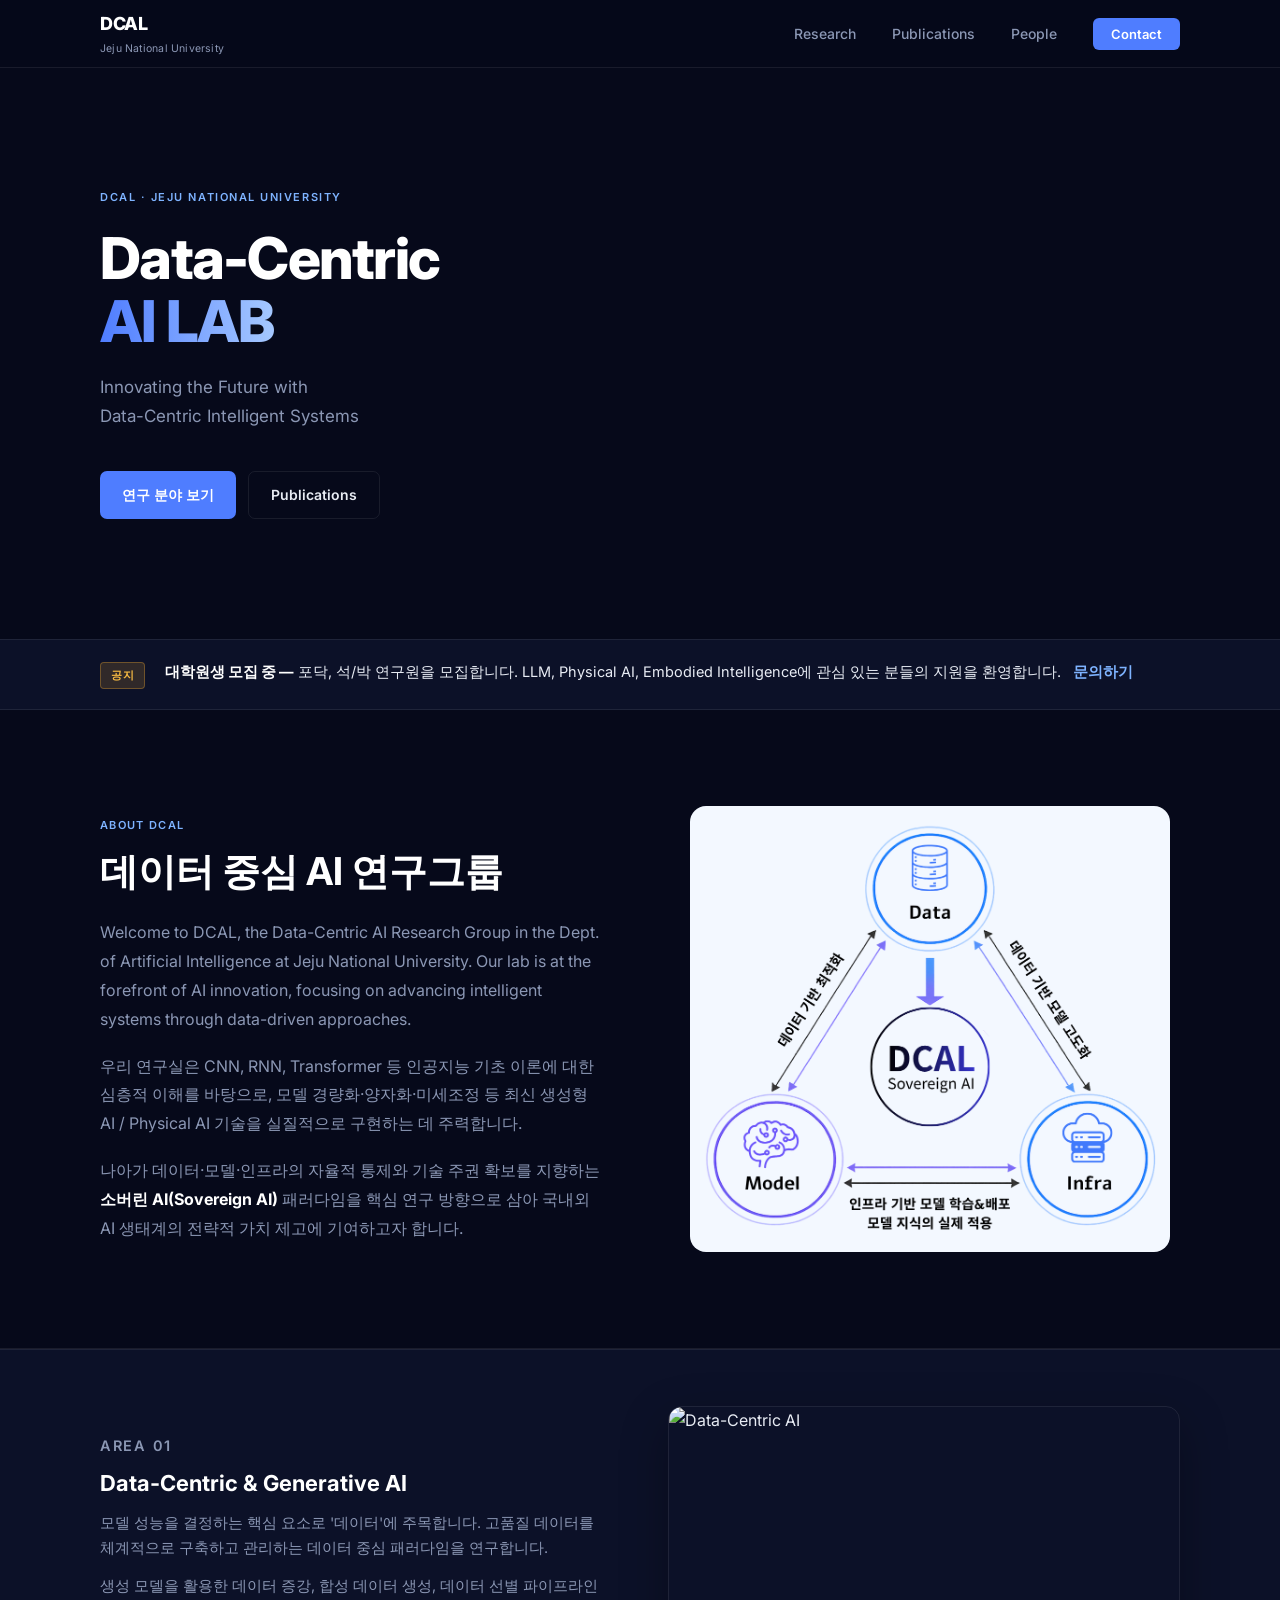
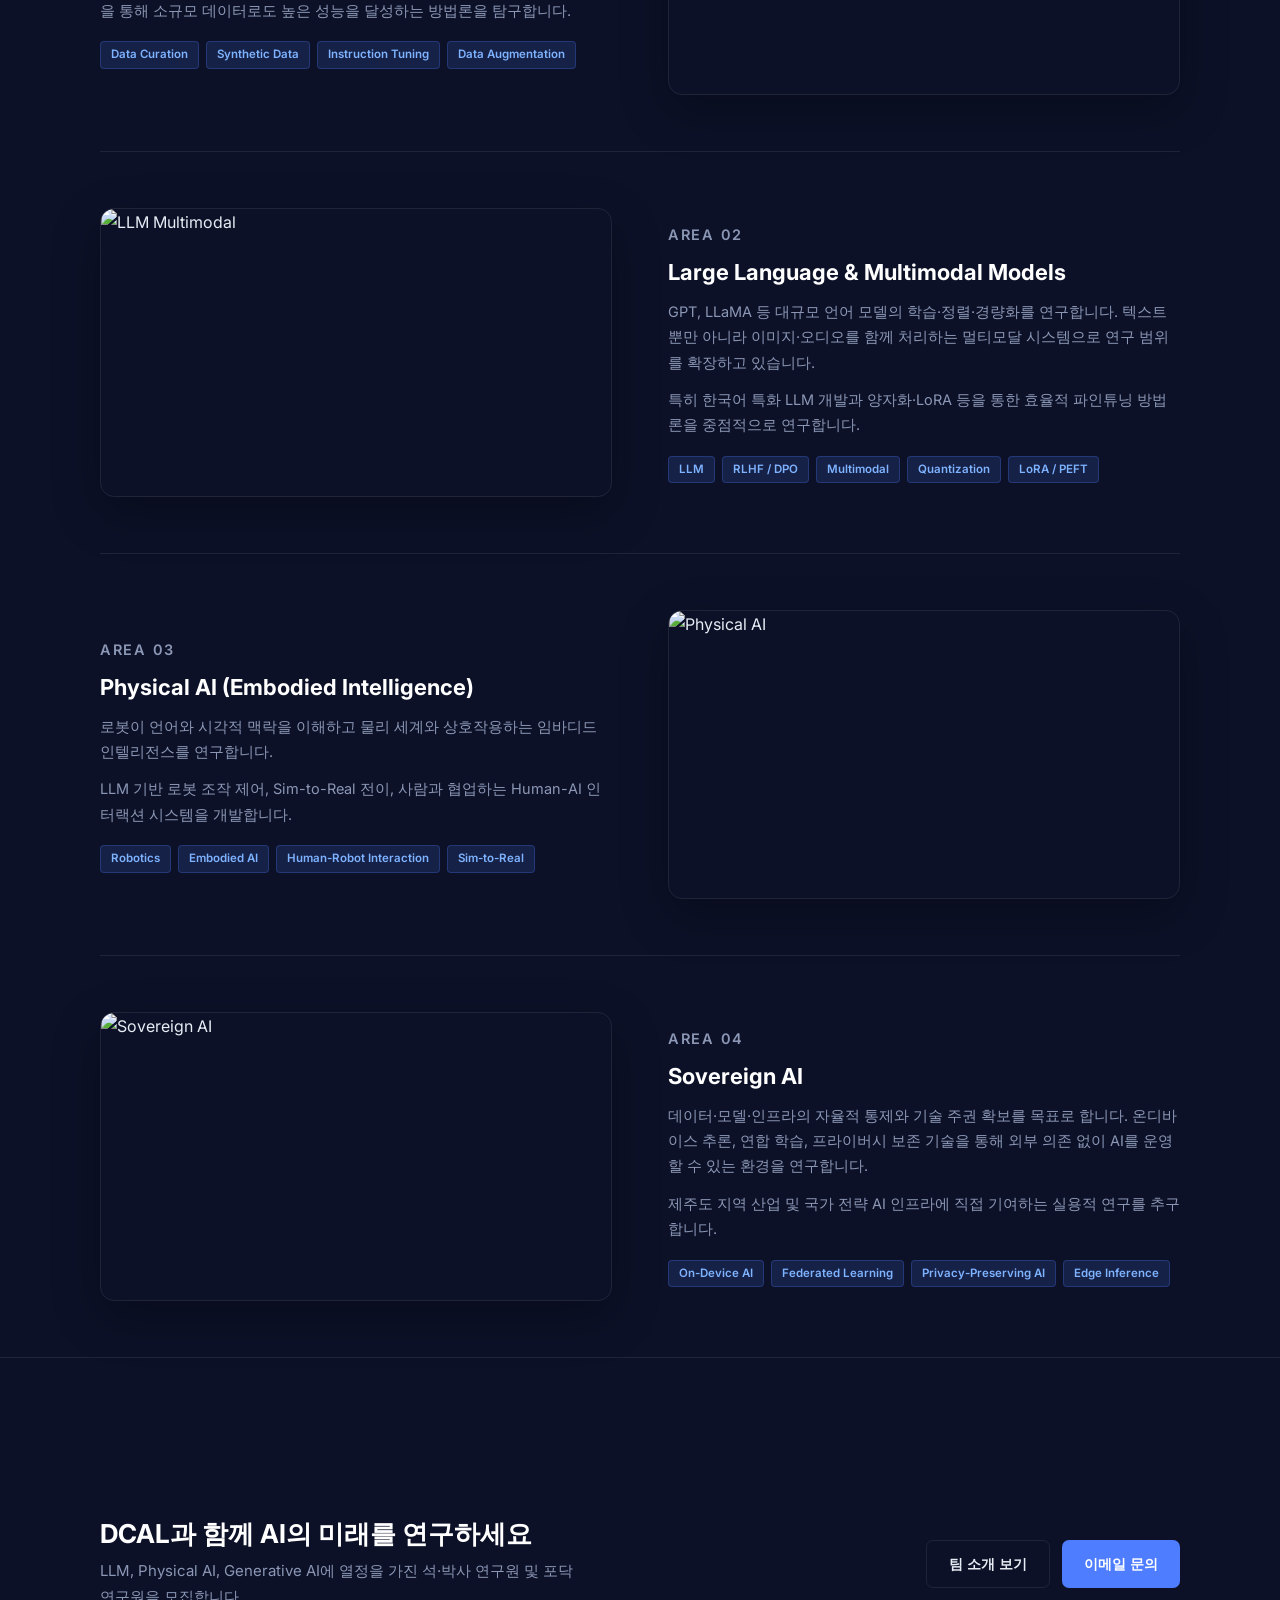
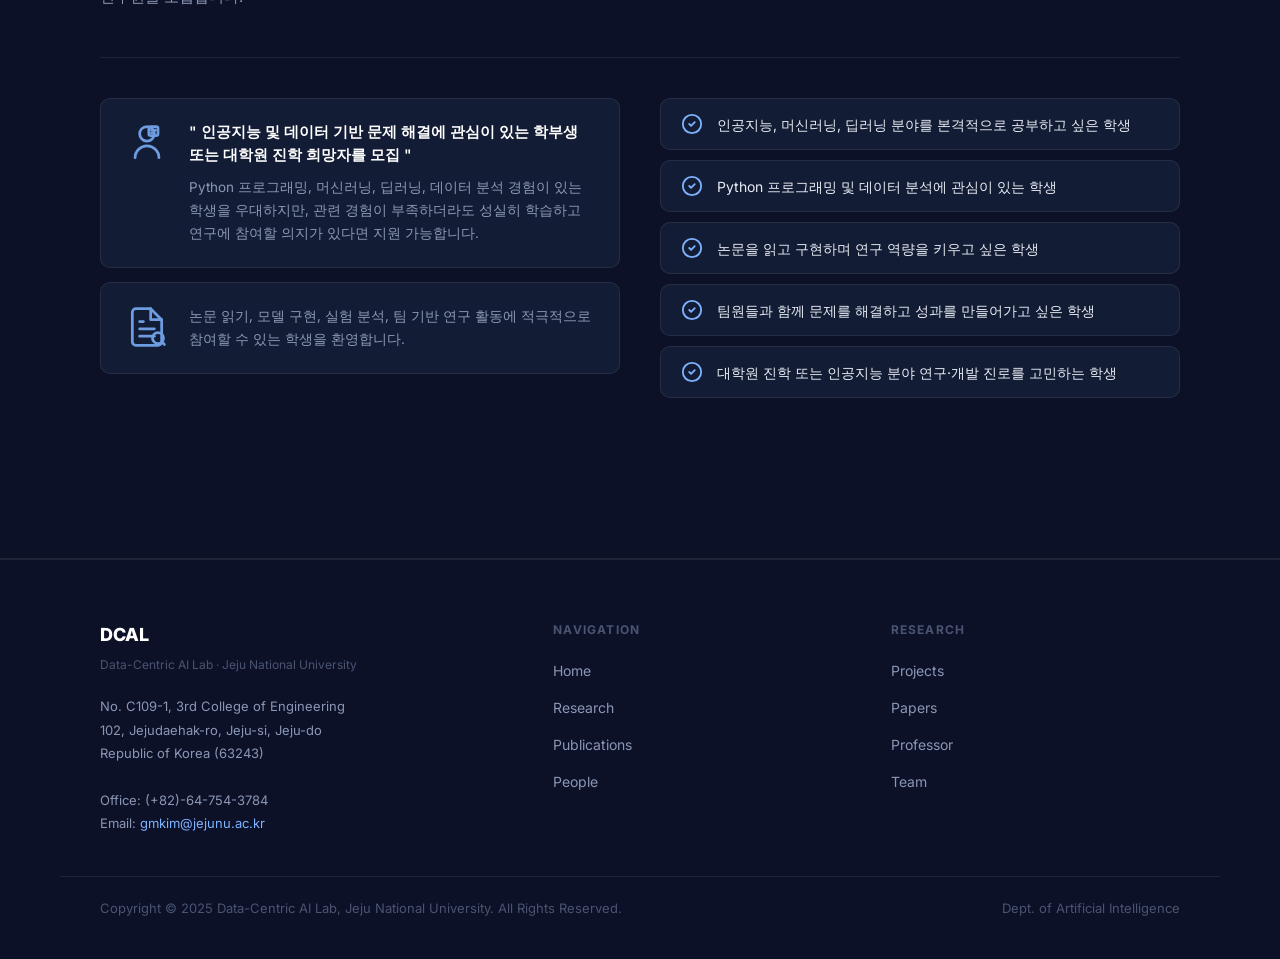
==== index.html @ 7de0076d "Initial commit" ====
<!DOCTYPE html>
<html lang="ko">
<head>
  <meta charset="UTF-8" />
  <meta name="viewport" content="width=device-width, initial-scale=1.0" />
  <title>DCAL — Jeju National University</title>
  <link rel="stylesheet" href="style.css" />
  <link rel="preconnect" href="https://fonts.googleapis.com" />
  <link href="https://fonts.googleapis.com/css2?family=Inter:wght@400;500;600;700;800&display=swap" rel="stylesheet" />
  <style>

    /* ---- Hero ---- */
    .hero {
      min-height: 60vh;
      display: flex;
      align-items: center;
      position: relative;
      overflow: hidden;
      background-color: var(--bg);
      background-image: url('https://images.unsplash.com/photo-1518770660439-4636190af475?w=1920&q=80');
      background-size: cover;
      background-position: center;
      padding: 120px 0;
    }
    .hero::after {
      content: '';
      position: absolute;
      inset: 0;
      background: linear-gradient(
        to right,
        rgba(6,9,26,0.92) 0%,
        rgba(6,9,26,0.72) 55%,
        rgba(6,9,26,0.30) 100%
      );
      pointer-events: none;
      z-index: 0;
    }
    .hero .container { position: relative; z-index: 1; width: 100%; }
    .hero__content { max-width: 620px; }

    .hero__eyebrow {
      font-size: 11px; font-weight: 600; letter-spacing: 0.14em;
      text-transform: uppercase; color: var(--accent2); margin-bottom: 20px;
      opacity: 0; transform: translateY(16px);
      animation: heroFadeUp 0.7s ease forwards 0.1s;
    }
    .hero h1 {
      font-size: clamp(36px, 4.5vw, 64px); font-weight: 800;
      letter-spacing: -0.03em; line-height: 1.1; margin-bottom: 20px;
      opacity: 0; transform: translateY(20px);
      animation: heroFadeUp 0.7s ease forwards 0.25s;
    }
    .hero h1 span {
      background: linear-gradient(90deg, #4f7dff, #a5c8ff);
      -webkit-background-clip: text; -webkit-text-fill-color: transparent;
      background-clip: text;
    }
    .hero__sub {
      font-size: 17px; color: var(--gray2); max-width: 480px;
      margin-bottom: 40px; line-height: 1.7;
      opacity: 0; transform: translateY(16px);
      animation: heroFadeUp 0.7s ease forwards 0.45s;
    }
    .hero__actions {
      display: flex; gap: 12px; flex-wrap: wrap;
      opacity: 0; transform: translateY(12px);
      animation: heroFadeUp 0.7s ease forwards 0.65s;
    }
    @keyframes heroFadeUp {
      to { opacity: 1; transform: translateY(0); }
    }

    /* ---- Notice Banner ---- */
    .notice-banner {
      background: var(--bg2);
      border-top: 1px solid var(--border);
      border-bottom: 1px solid var(--border);
      padding: 20px 0;
    }
    .notice-banner__inner {
      max-width: var(--max-w); margin: 0 auto; padding: 0 40px;
      display: flex; align-items: flex-start; gap: 20px;
    }
    .notice-banner__badge {
      flex-shrink: 0; font-size: 11px; font-weight: 700;
      padding: 3px 10px; border-radius: 4px;
      background: rgba(255,180,50,0.15); color: #f5b942;
      border: 1px solid rgba(255,180,50,0.3);
      letter-spacing: 0.06em; text-transform: uppercase; margin-top: 2px;
    }
    .notice-banner__text { font-size: 14.5px; color: var(--gray1); }
    .notice-banner__text strong { color: var(--white); }

    /* ---- About ---- */
    .about { background: var(--bg); border-bottom: 1px solid var(--border); }
    .about__grid {
      display: grid; grid-template-columns: 1fr 1fr;
      gap: 80px; align-items: center;
    }
    .about__text h2 {
      font-size: clamp(28px, 3vw, 40px);
      margin-bottom: 24px; line-height: 1.2;
    }
    .about__body p {
      color: var(--gray2); font-size: 16px;
      line-height: 1.8; margin-bottom: 18px;
    }
    .about__body p:last-child { margin-bottom: 0; }
    .about__body strong { color: var(--white); }
    .about__photo {
      border-radius: 16px; overflow: hidden;
      background: #F3F8FF;
      width: 100%;
      max-width: 480px;
      margin: auto;
    }
    .about__photo img {
      width: 100%; height: auto;
      display: block;
    }

    /* ---- Research Areas ---- */
    .research-areas { background: var(--bg2); padding: 0; border-top: 1px solid var(--border); }

    .research-block {
      display: grid; grid-template-columns: 1fr 1fr;
      gap: 56px; align-items: center;
      padding: 56px 0;
      border-bottom: 1px solid var(--border);
    }
    .research-block:last-child { border-bottom: none; }
    .research-block--reverse .research-block__visual { order: -1; }
    .research-block > * { min-width: 0; }

    .research-block__visual {
      border-radius: 14px; overflow: hidden;
      border: 1px solid var(--border);
      box-shadow: 0 16px 48px rgba(0,0,0,0.3);
    }
    .research-block__visual img {
      width: 100%; aspect-ratio: 16/9;
      object-fit: cover; display: block;
    }
    .research-block__content h2 { font-size: 22px; margin-bottom: 12px; }
    .research-block__content p {
      color: var(--gray2); font-size: 14.5px;
      line-height: 1.75; margin-bottom: 12px;
    }
    .research-block__content p:last-of-type { margin-bottom: 18px; }
    .research-keywords { display: flex; flex-wrap: wrap; gap: 7px; }

    /* ---- Recruit ---- */
    .recruit {
      background: var(--bg2);
      border-top: 1px solid var(--border);
      border-bottom: 1px solid var(--border);
    }

    .recruit__top {
      display: flex; align-items: center;
      justify-content: space-between; gap: 40px;
      padding: 64px 0 48px;
      border-bottom: 1px solid var(--border);
    }
    .recruit__text h2 { font-size: 26px; margin-bottom: 8px; }
    .recruit__text p { color: var(--gray2); font-size: 15px; max-width: 480px; }
    .recruit__actions { display: flex; gap: 12px; flex-shrink: 0; }

    .recruit__body {
      display: grid;
      grid-template-columns: 1fr 1fr;
      gap: 40px;
      padding: 40px 0 64px;
      align-items: start;
    }

    /* 왼쪽 카드들 */
    .recruit__cards { display: flex; flex-direction: column; gap: 14px; }
    .recruit-card {
      display: flex;
      align-items: flex-start;
      gap: 20px;
      background: var(--card);
      border: 1px solid var(--border);
      border-radius: 10px;
      padding: 22px 24px;
    }
    .recruit-card__icon {
      flex-shrink: 0;
      width: 44px; height: 44px;
      color: var(--accent2); opacity: 0.85;
    }
    .recruit-card__quote {
      font-size: 14.5px; font-weight: 600;
      color: var(--white); line-height: 1.55;
      margin-bottom: 10px;
    }
    .recruit-card__quote::before { content: '" '; }
    .recruit-card__quote::after  { content: ' "'; }
    .recruit-card__desc {
      font-size: 13.5px; color: var(--gray2); line-height: 1.7;
    }

    /* 오른쪽 체크리스트 */
    .recruit__checklist { display: flex; flex-direction: column; gap: 10px; }
    .checklist-item {
      display: flex; align-items: center; gap: 14px;
      background: var(--card);
      border: 1px solid var(--border);
      border-radius: 10px;
      padding: 14px 20px;
      font-size: 14px; color: var(--gray1); line-height: 1.5;
    }
    .checklist-item svg {
      flex-shrink: 0; width: 22px; height: 22px; color: var(--accent2);
    }

  </style>
</head>
<body class="page-body">

  <!-- NAV -->
  <nav class="nav">
    <div class="nav__inner">
      <a href="index.html" class="nav__logo">
        <span class="nav__logo-main">DCAL</span>
        <span class="nav__logo-sub">Jeju National University</span>
      </a>
      <ul class="nav__links">
        <li><a href="research.html">Research</a></li>
        <li><a href="publications.html">Publications</a></li>
        <li><a href="people.html">People</a></li>
        <li><a href="index.html#contact" class="nav__cta active">Contact</a></li>
      </ul>
    </div>
  </nav>

  <!-- HERO (편집 가이드: 아래 텍스트를 수정하여 소개말을 변경할 수 있습니다) -->
  <section class="hero">
    <div class="container">
      <div class="hero__content">
        <p class="hero__eyebrow">DCAL · Jeju National University</p>
        <h1>Data-Centric<br /><span>AI LAB</span></h1>
        <p class="hero__sub">Innovating the Future with<br />Data-Centric Intelligent Systems</p>
        <div class="hero__actions">
          <a href="research.html" class="btn btn-primary">연구 분야 보기</a>
          <a href="publications.html" class="btn btn-outline">Publications</a>
        </div>
      </div>
    </div>
  </section>

  <!-- NOTICE BANNER (편집 가이드: 공지사항을 변경할 때는 아래 텍스트를 수정하세요) -->
  <div class="notice-banner">
    <div class="notice-banner__inner">
      <span class="notice-banner__badge">공지</span>
      <p class="notice-banner__text">
        <!-- <strong>제목</strong> -->
        <!-- 내용을 여기에 입력하세요. -->
        <strong>대학원생 모집 중 —</strong>
        포닥, 석/박 연구원을 모집합니다. LLM, Physical AI, Embodied Intelligence에 관심 있는 분들의 지원을 환영합니다.
        <a href="mailto:gmkim@jejunu.ac.kr" style="color:var(--accent2); margin-left:8px; font-weight:600;">문의하기</a>
      </p>
    </div>
  </div>

  <!-- ABOUT -->
  <section class="about">
    <div class="container">
      <div class="about__grid">
        <div class="about__text anim">
          <p class="eyebrow">About DCAL</p>
          <h2>데이터 중심 AI 연구그룹</h2>
          <div class="about__body">
            <p>Welcome to DCAL, the Data-Centric AI Research Group in the Dept. of Artificial Intelligence at Jeju National University. Our lab is at the forefront of AI innovation, focusing on advancing intelligent systems through data-driven approaches.</p>
            <p>우리 연구실은 CNN, RNN, Transformer 등 인공지능 기초 이론에 대한 심층적 이해를 바탕으로, 모델 경량화·양자화·미세조정 등 최신 생성형 AI / Physical AI 기술을 실질적으로 구현하는 데 주력합니다.</p>
            <p>나아가 데이터·모델·인프라의 자율적 통제와 기술 주권 확보를 지향하는 <strong>소버린 AI(Sovereign AI)</strong> 패러다임을 핵심 연구 방향으로 삼아 국내외 AI 생태계의 전략적 가치 제고에 기여하고자 합니다.</p>
          </div>
        </div>
        <div class="about__photo anim">
          <img src="images/dcal-diagram.png" alt="DCAL 연구 다이어그램" />
        </div>
      </div>
    </div>
  </section>

  <!-- RESEARCH AREAS -->
  <section class="research-areas">
    <div class="container">

      <div class="research-block anim">
        <div class="research-block__content">
          <p class="eyebrow">Area 01</p>
          <h2>Data-Centric &amp; Generative AI</h2>
          <p>모델 성능을 결정하는 핵심 요소로 '데이터'에 주목합니다. 고품질 데이터를 체계적으로 구축하고 관리하는 데이터 중심 패러다임을 연구합니다.</p>
          <p>생성 모델을 활용한 데이터 증강, 합성 데이터 생성, 데이터 선별 파이프라인을 통해 소규모 데이터로도 높은 성능을 달성하는 방법론을 탐구합니다.</p>
          <div class="research-keywords">
            <span class="tag">Data Curation</span>
            <span class="tag">Synthetic Data</span>
            <span class="tag">Instruction Tuning</span>
            <span class="tag">Data Augmentation</span>
          </div>
        </div>
        <div class="research-block__visual">
          <img src="https://images.unsplash.com/photo-1551288049-bebda4e38f71?w=720&q=80" alt="Data-Centric AI" />
        </div>
      </div>

      <div class="research-block research-block--reverse anim">
        <div class="research-block__content">
          <p class="eyebrow">Area 02</p>
          <h2>Large Language &amp; Multimodal Models</h2>
          <p>GPT, LLaMA 등 대규모 언어 모델의 학습·정렬·경량화를 연구합니다. 텍스트뿐만 아니라 이미지·오디오를 함께 처리하는 멀티모달 시스템으로 연구 범위를 확장하고 있습니다.</p>
          <p>특히 한국어 특화 LLM 개발과 양자화·LoRA 등을 통한 효율적 파인튜닝 방법론을 중점적으로 연구합니다.</p>
          <div class="research-keywords">
            <span class="tag">LLM</span>
            <span class="tag">RLHF / DPO</span>
            <span class="tag">Multimodal</span>
            <span class="tag">Quantization</span>
            <span class="tag">LoRA / PEFT</span>
          </div>
        </div>
        <div class="research-block__visual">
          <img src="https://images.unsplash.com/photo-1677442136019-21780ecad995?w=720&q=80" alt="LLM Multimodal" />
        </div>
      </div>

      <div class="research-block anim">
        <div class="research-block__content">
          <p class="eyebrow">Area 03</p>
          <h2>Physical AI (Embodied Intelligence)</h2>
          <p>로봇이 언어와 시각적 맥락을 이해하고 물리 세계와 상호작용하는 임바디드 인텔리전스를 연구합니다.</p>
          <p>LLM 기반 로봇 조작 제어, Sim-to-Real 전이, 사람과 협업하는 Human-AI 인터랙션 시스템을 개발합니다.</p>
          <div class="research-keywords">
            <span class="tag">Robotics</span>
            <span class="tag">Embodied AI</span>
            <span class="tag">Human-Robot Interaction</span>
            <span class="tag">Sim-to-Real</span>
          </div>
        </div>
        <div class="research-block__visual">
          <img src="https://images.unsplash.com/photo-1485827404703-89b55fcc595e?w=720&q=80" alt="Physical AI" />
        </div>
      </div>

      <div class="research-block research-block--reverse anim">
        <div class="research-block__content">
          <p class="eyebrow">Area 04</p>
          <h2>Sovereign AI</h2>
          <p>데이터·모델·인프라의 자율적 통제와 기술 주권 확보를 목표로 합니다. 온디바이스 추론, 연합 학습, 프라이버시 보존 기술을 통해 외부 의존 없이 AI를 운영할 수 있는 환경을 연구합니다.</p>
          <p>제주도 지역 산업 및 국가 전략 AI 인프라에 직접 기여하는 실용적 연구를 추구합니다.</p>
          <div class="research-keywords">
            <span class="tag">On-Device AI</span>
            <span class="tag">Federated Learning</span>
            <span class="tag">Privacy-Preserving AI</span>
            <span class="tag">Edge Inference</span>
          </div>
        </div>
        <div class="research-block__visual">
          <img src="https://images.unsplash.com/photo-1558494949-ef010cbdcc31?w=720&q=80" alt="Sovereign AI" />
        </div>
      </div>

    </div>
  </section>

  <!-- RECRUIT -->
  <section class="recruit">
    <div class="container">

      <div class="recruit__top anim">
        <div class="recruit__text">
          <h2>DCAL과 함께 AI의 미래를 연구하세요</h2>
          <p>LLM, Physical AI, Generative AI에 열정을 가진 석·박사 연구원 및 포닥 연구원을 모집합니다.</p>
        </div>
        <div class="recruit__actions">
          <a href="people.html" class="btn btn-outline">팀 소개 보기</a>
          <a href="mailto:gmkim@jejunu.ac.kr" class="btn btn-primary">이메일 문의</a>
        </div>
      </div>

      <div class="recruit__body anim">

        <!-- 왼쪽: 카드 2개 -->
        <div class="recruit__cards">
          <div class="recruit-card">
            <svg class="recruit-card__icon" viewBox="0 0 24 24" fill="none" stroke="currentColor" stroke-width="1.5" stroke-linecap="round" stroke-linejoin="round">
              <circle cx="12" cy="7" r="4"/><path d="M5.5 20c0-3.6 3-6.5 6.5-6.5s6.5 2.9 6.5 6.5"/>
              <rect x="13" y="3" width="5" height="5" rx="1"/><line x1="14.5" y1="5" x2="16.5" y2="5"/><line x1="14.5" y1="6.5" x2="15.5" y2="6.5"/>
            </svg>
            <div>
              <p class="recruit-card__quote">인공지능 및 데이터 기반 문제 해결에 관심이 있는 학부생 또는 대학원 진학 희망자를 모집</p>
              <p class="recruit-card__desc">Python 프로그래밍, 머신러닝, 딥러닝, 데이터 분석 경험이 있는 학생을 우대하지만, 관련 경험이 부족하더라도 성실히 학습하고 연구에 참여할 의지가 있다면 지원 가능합니다.</p>
            </div>
          </div>
          <div class="recruit-card">
            <svg class="recruit-card__icon" viewBox="0 0 24 24" fill="none" stroke="currentColor" stroke-width="1.5" stroke-linecap="round" stroke-linejoin="round">
              <path d="M14 2H6a2 2 0 0 0-2 2v16a2 2 0 0 0 2 2h12a2 2 0 0 0 2-2V8z"/><polyline points="14 2 14 8 20 8"/>
              <line x1="16" y1="13" x2="8" y2="13"/><line x1="16" y1="17" x2="8" y2="17"/><line x1="10" y1="9" x2="8" y2="9"/>
              <circle cx="18" cy="18" r="3"/><line x1="20.2" y1="20.2" x2="21.5" y2="21.5"/>
            </svg>
            <div>
              <p class="recruit-card__desc">논문 읽기, 모델 구현, 실험 분석, 팀 기반 연구 활동에 적극적으로 참여할 수 있는 학생을 환영합니다.</p>
            </div>
          </div>
        </div>

        <!-- 오른쪽: 체크리스트 -->
        <div class="recruit__checklist">
          <div class="checklist-item">
            <svg viewBox="0 0 24 24" fill="none" stroke="currentColor" stroke-width="2" stroke-linecap="round" stroke-linejoin="round"><circle cx="12" cy="12" r="10"/><path d="m9 12 2 2 4-4"/></svg>
            인공지능, 머신러닝, 딥러닝 분야를 본격적으로 공부하고 싶은 학생
          </div>
          <div class="checklist-item">
            <svg viewBox="0 0 24 24" fill="none" stroke="currentColor" stroke-width="2" stroke-linecap="round" stroke-linejoin="round"><circle cx="12" cy="12" r="10"/><path d="m9 12 2 2 4-4"/></svg>
            Python 프로그래밍 및 데이터 분석에 관심이 있는 학생
          </div>
          <div class="checklist-item">
            <svg viewBox="0 0 24 24" fill="none" stroke="currentColor" stroke-width="2" stroke-linecap="round" stroke-linejoin="round"><circle cx="12" cy="12" r="10"/><path d="m9 12 2 2 4-4"/></svg>
            논문을 읽고 구현하며 연구 역량을 키우고 싶은 학생
          </div>
          <div class="checklist-item">
            <svg viewBox="0 0 24 24" fill="none" stroke="currentColor" stroke-width="2" stroke-linecap="round" stroke-linejoin="round"><circle cx="12" cy="12" r="10"/><path d="m9 12 2 2 4-4"/></svg>
            팀원들과 함께 문제를 해결하고 성과를 만들어가고 싶은 학생
          </div>
          <div class="checklist-item">
            <svg viewBox="0 0 24 24" fill="none" stroke="currentColor" stroke-width="2" stroke-linecap="round" stroke-linejoin="round"><circle cx="12" cy="12" r="10"/><path d="m9 12 2 2 4-4"/></svg>
            대학원 진학 또는 인공지능 분야 연구·개발 진로를 고민하는 학생
          </div>
        </div>

      </div>

    </div>
  </section>

  <!-- FOOTER -->
  <footer class="footer" id="contact">
    <div class="footer__inner">
      <div class="footer__brand">
        <div class="footer__brand-name">DCAL</div>
        <div class="footer__brand-sub">Data-Centric AI Lab · Jeju National University</div>
        <address class="footer__address" style="font-style:normal;">
          No. C109-1, 3rd College of Engineering<br />
          102, Jejudaehak-ro, Jeju-si, Jeju-do<br />
          Republic of Korea (63243)<br /><br />
          Office: (+82)-64-754-3784<br />
          Email: <a href="mailto:gmkim@jejunu.ac.kr" style="color:var(--accent2);">gmkim@jejunu.ac.kr</a>
        </address>
      </div>
      <div class="footer__col">
        <p class="footer__col-title">Navigation</p>
        <ul>
          <li><a href="index.html">Home</a></li>
          <li><a href="research.html">Research</a></li>
          <li><a href="publications.html">Publications</a></li>
          <li><a href="people.html">People</a></li>
        </ul>
      </div>
      <div class="footer__col">
        <p class="footer__col-title">Research</p>
        <ul>
          <li><a href="research.html">Projects</a></li>
          <li><a href="publications.html">Papers</a></li>
          <li><a href="people.html#professor">Professor</a></li>
          <li><a href="people.html#team">Team</a></li>
        </ul>
      </div>
    </div>
    <div class="footer__bottom">
      <span>Copyright © 2025 Data-Centric AI Lab, Jeju National University. All Rights Reserved.</span>
      <span>Dept. of Artificial Intelligence</span>
    </div>
  </footer>

  <script src="scroll.js"></script>
</body>
</html>
---- style.css ----
/* =============================================
   DCAL — DCA Lab, Jeju National University
   Shared Stylesheet
   ============================================= */

/* ---------- Reset & Base ---------- */
*, *::before, *::after { box-sizing: border-box; margin: 0; padding: 0; }

:root {
  --bg:        #06091a;
  --bg2:       #0c1128;
  --bg3:       #111830;
  --card:      #131c35;
  --border:    rgba(255,255,255,0.08);
  --accent:    #4f7dff;
  --accent2:   #7eb3ff;
  --white:     #ffffff;
  --gray1:     #e8ecf4;
  --gray2:     #8b97b4;
  --gray3:     #4a5470;
  --font-sans: 'Inter', 'Pretendard', -apple-system, BlinkMacSystemFont, 'Segoe UI', sans-serif;
  --nav-h:     68px;
  --max-w:     1160px;
}

html { scroll-behavior: smooth; overflow-x: hidden; }

body {
  background: var(--bg);
  color: var(--gray1);
  font-family: var(--font-sans);
  font-size: 16px;
  line-height: 1.7;
  -webkit-font-smoothing: antialiased;
  overflow-x: hidden;
}

a { color: inherit; text-decoration: none; }
img { display: block; max-width: 100%; }
ul { list-style: none; }

/* ---------- Typography ---------- */
h1, h2, h3, h4 { color: var(--white); font-weight: 700; line-height: 1.25; }

.eyebrow {
  font-size: 11px;
  font-weight: 600;
  letter-spacing: 0.12em;
  text-transform: uppercase;
  color: var(--accent2);
  margin-bottom: 14px;
}

/* ---------- Layout Helpers ---------- */
.container {
  max-width: var(--max-w);
  margin: 0 auto;
  padding: 0 40px;
}

section { padding: 96px 0; }

.section-header {
  margin-bottom: 56px;
}
.section-header h2 {
  font-size: clamp(28px, 3vw, 40px);
}
.section-header p {
  margin-top: 16px;
  color: var(--gray2);
  max-width: 600px;
  font-size: 17px;
}

.divider {
  width: 100%;
  height: 1px;
  background: var(--border);
}

/* ---------- Navigation ---------- */
.nav {
  position: fixed;
  top: 0; left: 0; right: 0;
  height: var(--nav-h);
  z-index: 1000;
  background: rgba(6, 9, 26, 0.85);
  backdrop-filter: blur(16px);
  -webkit-backdrop-filter: blur(16px);
  border-bottom: 1px solid var(--border);
}

.nav__inner {
  max-width: var(--max-w);
  margin: 0 auto;
  padding: 0 40px;
  height: 100%;
  display: flex;
  align-items: center;
  justify-content: space-between;
}

.nav__logo {
  display: flex;
  flex-direction: column;
  gap: 1px;
  text-decoration: none;
}
.nav__logo-main {
  font-size: 18px;
  font-weight: 800;
  color: var(--white);
  letter-spacing: -0.02em;
}
.nav__logo-sub {
  font-size: 10.5px;
  color: var(--gray2);
  letter-spacing: 0.02em;
}

.nav__links {
  display: flex;
  align-items: center;
  gap: 36px;
}

.nav__links a {
  font-size: 14px;
  font-weight: 500;
  color: var(--gray2);
  transition: color 0.2s;
  position: relative;
}
.nav__links a:hover,
.nav__links a.active {
  color: var(--white);
}
.nav__links a.active::after {
  content: '';
  position: absolute;
  bottom: -4px; left: 0; right: 0;
  height: 2px;
  background: var(--accent);
  border-radius: 1px;
}

.nav__cta {
  font-size: 13px !important;
  font-weight: 600 !important;
  color: var(--white) !important;
  background: var(--accent);
  padding: 8px 18px;
  border-radius: 6px;
  transition: background 0.2s !important;
}
.nav__cta:hover { background: #3a66e8 !important; }
.nav__cta.active::after { display: none; }

/* ---------- Page Body Offset ---------- */
.page-body { padding-top: var(--nav-h); }

/* ---------- Buttons ---------- */
.btn {
  display: inline-flex;
  align-items: center;
  gap: 8px;
  font-size: 14px;
  font-weight: 600;
  padding: 11px 22px;
  border-radius: 7px;
  transition: all 0.2s;
  cursor: pointer;
  border: none;
}
.btn-primary {
  background: var(--accent);
  color: var(--white);
}
.btn-primary:hover { background: #3a66e8; }

.btn-outline {
  background: transparent;
  color: var(--gray1);
  border: 1px solid var(--border);
}
.btn-outline:hover { border-color: var(--accent2); color: var(--white); }

/* ---------- Cards ---------- */
.card {
  background: var(--card);
  border: 1px solid var(--border);
  border-radius: 12px;
  padding: 28px 32px;
  position: relative;
  transition: border-color 0.2s, transform 0.2s;
}
.card:hover {
  border-color: rgba(79,125,255,0.35);
  transform: translateY(-2px);
}


/* ---------- Tag / Badge ---------- */
.tag {
  display: inline-block;
  font-size: 11.5px;
  font-weight: 600;
  padding: 3px 10px;
  border-radius: 4px;
  background: rgba(79,125,255,0.15);
  color: var(--accent2);
  border: 1px solid rgba(79,125,255,0.25);
}

/* ---------- Footer ---------- */
.footer {
  background: var(--bg2);
  border-top: 1px solid var(--border);
  padding: 60px 0 40px;
}

.footer__inner {
  max-width: var(--max-w);
  margin: 0 auto;
  padding: 0 40px;
  display: grid;
  grid-template-columns: 1.4fr 1fr 1fr;
  gap: 48px;
}

.footer__brand-name {
  font-size: 18px;
  font-weight: 800;
  color: var(--white);
  margin-bottom: 4px;
}
.footer__brand-sub {
  font-size: 12px;
  color: var(--gray3);
  margin-bottom: 20px;
}
.footer__address {
  font-size: 13px;
  color: var(--gray2);
  line-height: 1.8;
}

.footer__col-title {
  font-size: 12px;
  font-weight: 700;
  letter-spacing: 0.1em;
  text-transform: uppercase;
  color: var(--gray3);
  margin-bottom: 16px;
}
.footer__col ul { display: flex; flex-direction: column; gap: 10px; }
.footer__col a { font-size: 14px; color: var(--gray2); transition: color 0.2s; }
.footer__col a:hover { color: var(--white); }

.footer__bottom {
  max-width: var(--max-w);
  margin: 40px auto 0;
  padding: 20px 40px 0;
  border-top: 1px solid var(--border);
  display: flex;
  justify-content: space-between;
  align-items: center;
  font-size: 13px;
  color: var(--gray3);
}

/* ---------- Scroll Animations ---------- */

@keyframes fadeUp {
  from { opacity: 0; transform: translateY(28px); }
  to   { opacity: 1; transform: translateY(0); }
}

.anim.is-visible {
  animation: fadeUp 0.7s cubic-bezier(0.22, 1, 0.36, 1) both;
}

/* Nav 스크롤 스타일 */
.nav--scrolled {
  background: rgba(6, 9, 26, 0.97) !important;
  box-shadow: 0 1px 0 rgba(255,255,255,0.06);
}

/* ---------- Highlight Box ---------- */
.highlight-box {
  background: rgba(79,125,255,0.07);
  border: 1px solid rgba(79,125,255,0.2);
  border-left: 3px solid var(--accent);
  border-radius: 8px;
  padding: 20px 24px;
}
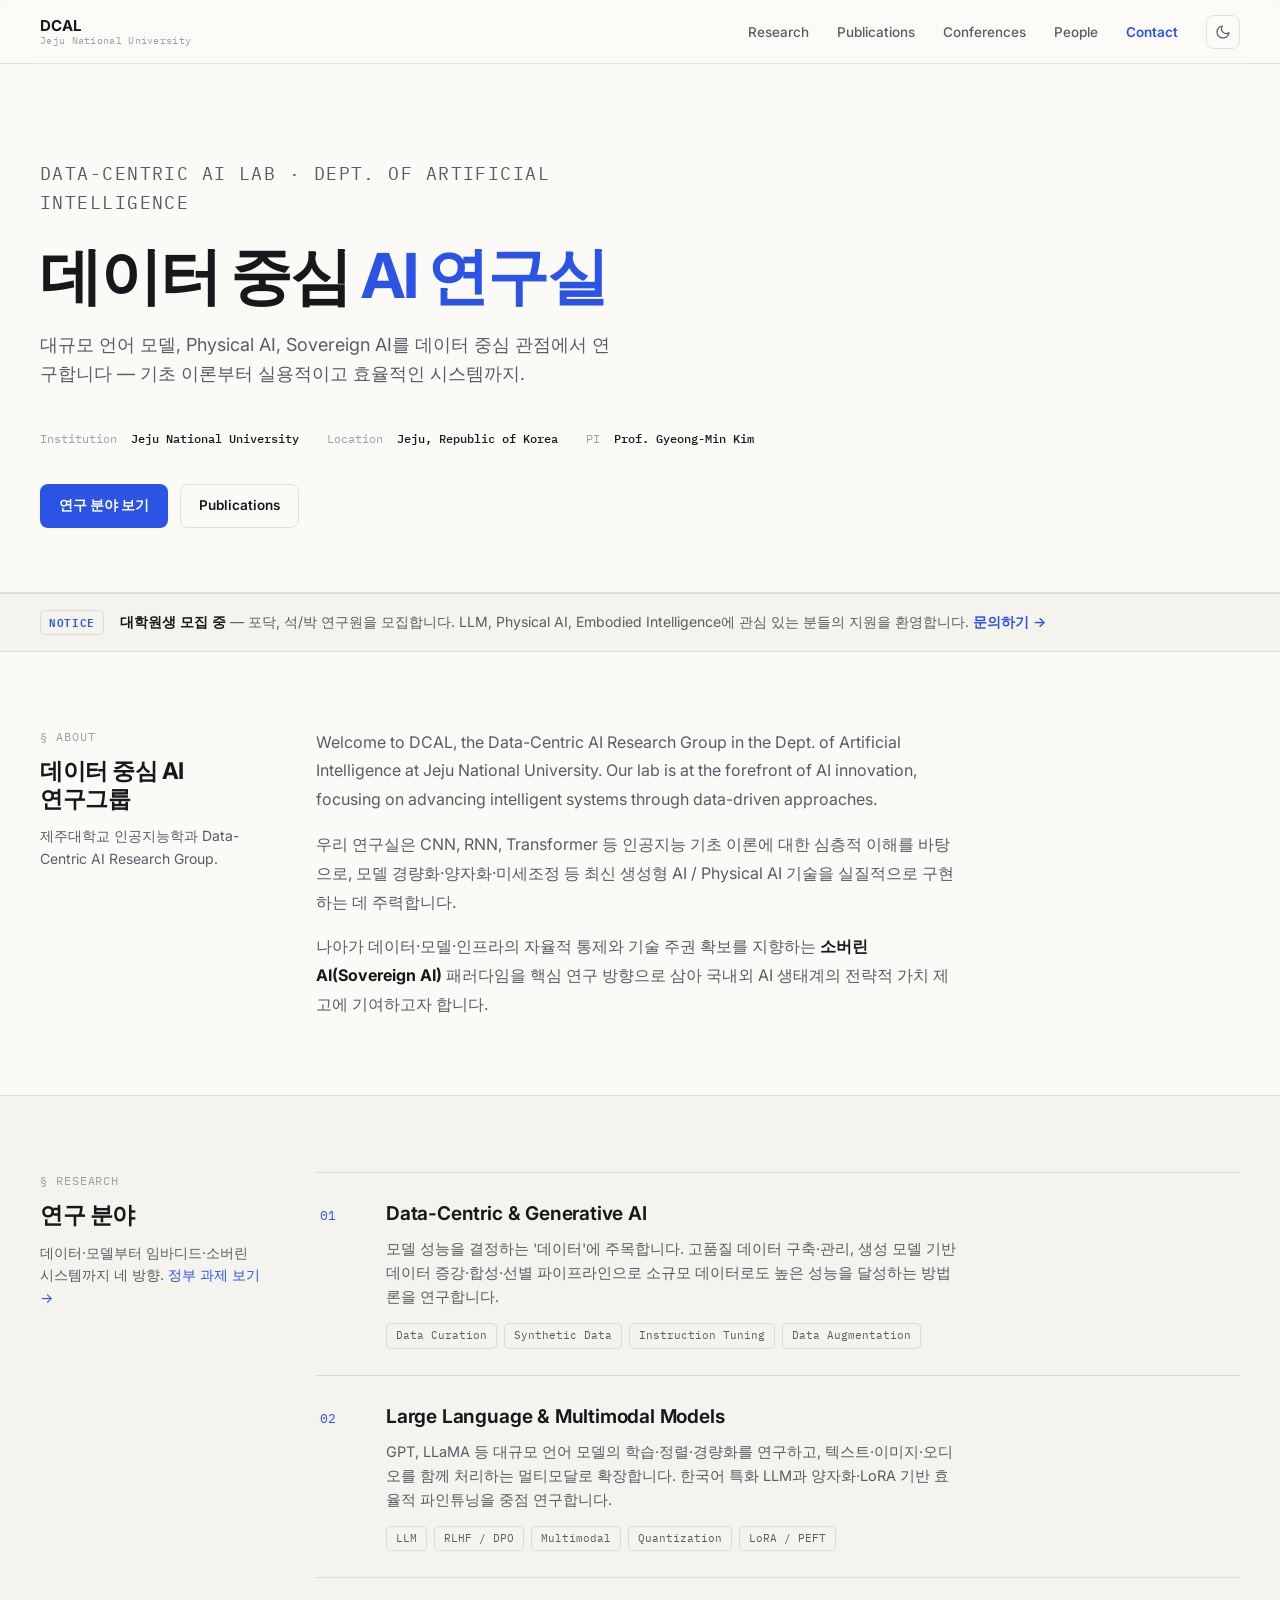
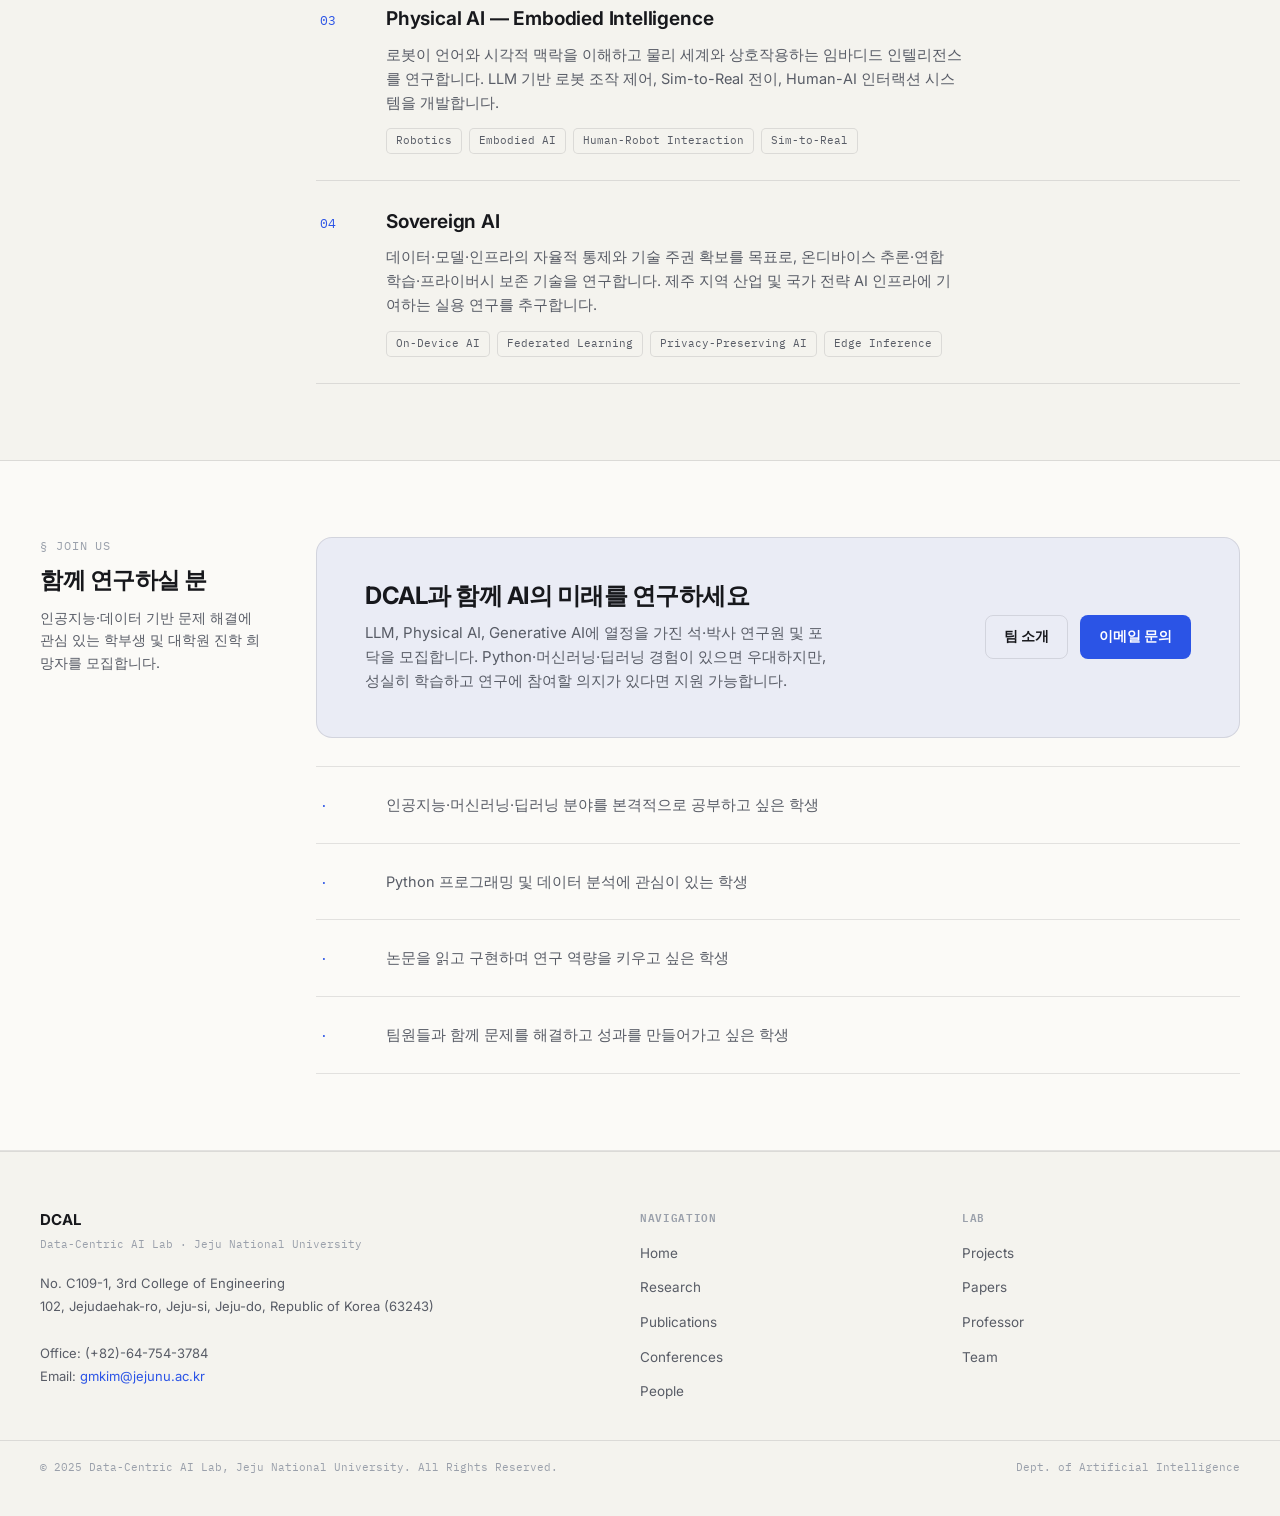
==== commit 95c75b2a: "Light theme admit" ====
--- a/index.html
+++ b/index.html
@@ -3,219 +3,12 @@
 <head>
   <meta charset="UTF-8" />
   <meta name="viewport" content="width=device-width, initial-scale=1.0" />
-  <title>DCAL — Jeju National University</title>
+  <script>(function(){try{var t=localStorage.getItem('dcal-theme');document.documentElement.setAttribute('data-theme',t==='dark'?'dark':'light');}catch(e){document.documentElement.setAttribute('data-theme','light');}})();</script>
+  <title>DCAL — Data-Centric AI Lab, Jeju National University</title>
   <link rel="stylesheet" href="style.css" />
   <link rel="preconnect" href="https://fonts.googleapis.com" />
-  <link href="https://fonts.googleapis.com/css2?family=Inter:wght@400;500;600;700;800&display=swap" rel="stylesheet" />
-  <style>
-
-    /* ---- Hero ---- */
-    .hero {
-      min-height: 60vh;
-      display: flex;
-      align-items: center;
-      position: relative;
-      overflow: hidden;
-      background-color: var(--bg);
-      background-image: url('https://images.unsplash.com/photo-1518770660439-4636190af475?w=1920&q=80');
-      background-size: cover;
-      background-position: center;
-      padding: 120px 0;
-    }
-    .hero::after {
-      content: '';
-      position: absolute;
-      inset: 0;
-      background: linear-gradient(
-        to right,
-        rgba(6,9,26,0.92) 0%,
-        rgba(6,9,26,0.72) 55%,
-        rgba(6,9,26,0.30) 100%
-      );
-      pointer-events: none;
-      z-index: 0;
-    }
-    .hero .container { position: relative; z-index: 1; width: 100%; }
-    .hero__content { max-width: 620px; }
-
-    .hero__eyebrow {
-      font-size: 11px; font-weight: 600; letter-spacing: 0.14em;
-      text-transform: uppercase; color: var(--accent2); margin-bottom: 20px;
-      opacity: 0; transform: translateY(16px);
-      animation: heroFadeUp 0.7s ease forwards 0.1s;
-    }
-    .hero h1 {
-      font-size: clamp(36px, 4.5vw, 64px); font-weight: 800;
-      letter-spacing: -0.03em; line-height: 1.1; margin-bottom: 20px;
-      opacity: 0; transform: translateY(20px);
-      animation: heroFadeUp 0.7s ease forwards 0.25s;
-    }
-    .hero h1 span {
-      background: linear-gradient(90deg, #4f7dff, #a5c8ff);
-      -webkit-background-clip: text; -webkit-text-fill-color: transparent;
-      background-clip: text;
-    }
-    .hero__sub {
-      font-size: 17px; color: var(--gray2); max-width: 480px;
-      margin-bottom: 40px; line-height: 1.7;
-      opacity: 0; transform: translateY(16px);
-      animation: heroFadeUp 0.7s ease forwards 0.45s;
-    }
-    .hero__actions {
-      display: flex; gap: 12px; flex-wrap: wrap;
-      opacity: 0; transform: translateY(12px);
-      animation: heroFadeUp 0.7s ease forwards 0.65s;
-    }
-    @keyframes heroFadeUp {
-      to { opacity: 1; transform: translateY(0); }
-    }
-
-    /* ---- Notice Banner ---- */
-    .notice-banner {
-      background: var(--bg2);
-      border-top: 1px solid var(--border);
-      border-bottom: 1px solid var(--border);
-      padding: 20px 0;
-    }
-    .notice-banner__inner {
-      max-width: var(--max-w); margin: 0 auto; padding: 0 40px;
-      display: flex; align-items: flex-start; gap: 20px;
-    }
-    .notice-banner__badge {
-      flex-shrink: 0; font-size: 11px; font-weight: 700;
-      padding: 3px 10px; border-radius: 4px;
-      background: rgba(255,180,50,0.15); color: #f5b942;
-      border: 1px solid rgba(255,180,50,0.3);
-      letter-spacing: 0.06em; text-transform: uppercase; margin-top: 2px;
-    }
-    .notice-banner__text { font-size: 14.5px; color: var(--gray1); }
-    .notice-banner__text strong { color: var(--white); }
-
-    /* ---- About ---- */
-    .about { background: var(--bg); border-bottom: 1px solid var(--border); }
-    .about__grid {
-      display: grid; grid-template-columns: 1fr 1fr;
-      gap: 80px; align-items: center;
-    }
-    .about__text h2 {
-      font-size: clamp(28px, 3vw, 40px);
-      margin-bottom: 24px; line-height: 1.2;
-    }
-    .about__body p {
-      color: var(--gray2); font-size: 16px;
-      line-height: 1.8; margin-bottom: 18px;
-    }
-    .about__body p:last-child { margin-bottom: 0; }
-    .about__body strong { color: var(--white); }
-    .about__photo {
-      border-radius: 16px; overflow: hidden;
-      background: #F3F8FF;
-      width: 100%;
-      max-width: 480px;
-      margin: auto;
-    }
-    .about__photo img {
-      width: 100%; height: auto;
-      display: block;
-    }
-
-    /* ---- Research Areas ---- */
-    .research-areas { background: var(--bg2); padding: 0; border-top: 1px solid var(--border); }
-
-    .research-block {
-      display: grid; grid-template-columns: 1fr 1fr;
-      gap: 56px; align-items: center;
-      padding: 56px 0;
-      border-bottom: 1px solid var(--border);
-    }
-    .research-block:last-child { border-bottom: none; }
-    .research-block--reverse .research-block__visual { order: -1; }
-    .research-block > * { min-width: 0; }
-
-    .research-block__visual {
-      border-radius: 14px; overflow: hidden;
-      border: 1px solid var(--border);
-      box-shadow: 0 16px 48px rgba(0,0,0,0.3);
-    }
-    .research-block__visual img {
-      width: 100%; aspect-ratio: 16/9;
-      object-fit: cover; display: block;
-    }
-    .research-block__content h2 { font-size: 22px; margin-bottom: 12px; }
-    .research-block__content p {
-      color: var(--gray2); font-size: 14.5px;
-      line-height: 1.75; margin-bottom: 12px;
-    }
-    .research-block__content p:last-of-type { margin-bottom: 18px; }
-    .research-keywords { display: flex; flex-wrap: wrap; gap: 7px; }
-
-    /* ---- Recruit ---- */
-    .recruit {
-      background: var(--bg2);
-      border-top: 1px solid var(--border);
-      border-bottom: 1px solid var(--border);
-    }
-
-    .recruit__top {
-      display: flex; align-items: center;
-      justify-content: space-between; gap: 40px;
-      padding: 64px 0 48px;
-      border-bottom: 1px solid var(--border);
-    }
-    .recruit__text h2 { font-size: 26px; margin-bottom: 8px; }
-    .recruit__text p { color: var(--gray2); font-size: 15px; max-width: 480px; }
-    .recruit__actions { display: flex; gap: 12px; flex-shrink: 0; }
-
-    .recruit__body {
-      display: grid;
-      grid-template-columns: 1fr 1fr;
-      gap: 40px;
-      padding: 40px 0 64px;
-      align-items: start;
-    }
-
-    /* 왼쪽 카드들 */
-    .recruit__cards { display: flex; flex-direction: column; gap: 14px; }
-    .recruit-card {
-      display: flex;
-      align-items: flex-start;
-      gap: 20px;
-      background: var(--card);
-      border: 1px solid var(--border);
-      border-radius: 10px;
-      padding: 22px 24px;
-    }
-    .recruit-card__icon {
-      flex-shrink: 0;
-      width: 44px; height: 44px;
-      color: var(--accent2); opacity: 0.85;
-    }
-    .recruit-card__quote {
-      font-size: 14.5px; font-weight: 600;
-      color: var(--white); line-height: 1.55;
-      margin-bottom: 10px;
-    }
-    .recruit-card__quote::before { content: '" '; }
-    .recruit-card__quote::after  { content: ' "'; }
-    .recruit-card__desc {
-      font-size: 13.5px; color: var(--gray2); line-height: 1.7;
-    }
-
-    /* 오른쪽 체크리스트 */
-    .recruit__checklist { display: flex; flex-direction: column; gap: 10px; }
-    .checklist-item {
-      display: flex; align-items: center; gap: 14px;
-      background: var(--card);
-      border: 1px solid var(--border);
-      border-radius: 10px;
-      padding: 14px 20px;
-      font-size: 14px; color: var(--gray1); line-height: 1.5;
-    }
-    .checklist-item svg {
-      flex-shrink: 0; width: 22px; height: 22px; color: var(--accent2);
-    }
-
-  </style>
+  <link rel="preconnect" href="https://fonts.gstatic.com" crossorigin />
+  <link href="https://fonts.googleapis.com/css2?family=Inter:wght@400;500;600;700;800&family=IBM+Plex+Mono:wght@400;500;600&display=swap" rel="stylesheet" />
 </head>
 <body class="page-body">
 
@@ -229,208 +22,138 @@
       <ul class="nav__links">
         <li><a href="research.html">Research</a></li>
         <li><a href="publications.html">Publications</a></li>
+        <li><a href="conferences.html">Conferences</a></li>
         <li><a href="people.html">People</a></li>
-        <li><a href="index.html#contact" class="nav__cta active">Contact</a></li>
+        <li><a href="index.html#contact" class="nav__cta">Contact</a></li>
+        <li><button class="theme-toggle" id="themeToggle" type="button" aria-label="라이트/다크 전환" title="라이트/다크 전환">
+          <svg class="icon-moon" viewBox="0 0 24 24" fill="none" stroke="currentColor" stroke-width="1.8" stroke-linecap="round" stroke-linejoin="round"><path d="M21 12.8A9 9 0 1 1 11.2 3a7 7 0 0 0 9.8 9.8Z"/></svg>
+          <svg class="icon-sun" viewBox="0 0 24 24" fill="none" stroke="currentColor" stroke-width="1.8" stroke-linecap="round" stroke-linejoin="round"><circle cx="12" cy="12" r="4"/><path d="M12 2v2M12 20v2M4.9 4.9l1.4 1.4M17.7 17.7l1.4 1.4M2 12h2M20 12h2M4.9 19.1l1.4-1.4M17.7 6.3l1.4-1.4"/></svg>
+        </button></li>
       </ul>
     </div>
   </nav>
 
-  <!-- HERO (편집 가이드: 아래 텍스트를 수정하여 소개말을 변경할 수 있습니다) -->
-  <section class="hero">
-    <div class="container">
-      <div class="hero__content">
-        <p class="hero__eyebrow">DCAL · Jeju National University</p>
-        <h1>Data-Centric<br /><span>AI LAB</span></h1>
-        <p class="hero__sub">Innovating the Future with<br />Data-Centric Intelligent Systems</p>
-        <div class="hero__actions">
-          <a href="research.html" class="btn btn-primary">연구 분야 보기</a>
-          <a href="publications.html" class="btn btn-outline">Publications</a>
+  <!-- HERO -->
+  <header class="hero">
+    <div class="container">
+      <p class="eyebrow">Data-Centric AI Lab · Dept. of Artificial Intelligence</p>
+      <h1>데이터 중심 <span>AI 연구실</span></h1>
+      <p>대규모 언어 모델, Physical AI, Sovereign AI를 데이터 중심 관점에서 연구합니다 — 기초 이론부터 실용적이고 효율적인 시스템까지.</p>
+      <div class="hero__meta">
+        <span><span class="k">Institution</span>&nbsp; <b>Jeju National University</b></span>
+        <span><span class="k">Location</span>&nbsp; <b>Jeju, Republic of Korea</b></span>
+        <span><span class="k">PI</span>&nbsp; <b>Prof. Gyeong-Min Kim</b></span>
+      </div>
+      <div class="hero__actions">
+        <a href="research.html" class="btn btn-primary">연구 분야 보기</a>
+        <a href="publications.html" class="btn btn-outline">Publications</a>
+      </div>
+    </div>
+  </header>
+
+  <!-- NOTICE -->
+  <div class="notice">
+    <div class="notice__inner">
+      <span class="notice__badge">Notice</span>
+      <p><b>대학원생 모집 중</b> — 포닥, 석/박 연구원을 모집합니다. LLM, Physical AI, Embodied Intelligence에 관심 있는 분들의 지원을 환영합니다. <a href="mailto:gmkim@jejunu.ac.kr">문의하기 →</a></p>
+    </div>
+  </div>
+
+  <!-- ABOUT -->
+  <section class="sec">
+    <div class="container">
+      <div class="sec__grid">
+        <div class="sec__rail">
+          <span class="eyebrow">§ About</span>
+          <h2>데이터 중심 AI 연구그룹</h2>
+          <p>제주대학교 인공지능학과 Data-Centric AI Research Group.</p>
+        </div>
+        <div>
+          <div style="max-width:64ch;display:flex;flex-direction:column;gap:16px;">
+            <p style="color:var(--muted);line-height:1.8;">Welcome to DCAL, the Data-Centric AI Research Group in the Dept. of Artificial Intelligence at Jeju National University. Our lab is at the forefront of AI innovation, focusing on advancing intelligent systems through data-driven approaches.</p>
+            <p style="color:var(--muted);line-height:1.8;">우리 연구실은 CNN, RNN, Transformer 등 인공지능 기초 이론에 대한 심층적 이해를 바탕으로, 모델 경량화·양자화·미세조정 등 최신 생성형 AI / Physical AI 기술을 실질적으로 구현하는 데 주력합니다.</p>
+            <p style="color:var(--muted);line-height:1.8;">나아가 데이터·모델·인프라의 자율적 통제와 기술 주권 확보를 지향하는 <b style="color:var(--ink);">소버린 AI(Sovereign AI)</b> 패러다임을 핵심 연구 방향으로 삼아 국내외 AI 생태계의 전략적 가치 제고에 기여하고자 합니다.</p>
+          </div>
         </div>
       </div>
     </div>
   </section>
 
-  <!-- NOTICE BANNER (편집 가이드: 공지사항을 변경할 때는 아래 텍스트를 수정하세요) -->
-  <div class="notice-banner">
-    <div class="notice-banner__inner">
-      <span class="notice-banner__badge">공지</span>
-      <p class="notice-banner__text">
-        <!-- <strong>제목</strong> -->
-        <!-- 내용을 여기에 입력하세요. -->
-        <strong>대학원생 모집 중 —</strong>
-        포닥, 석/박 연구원을 모집합니다. LLM, Physical AI, Embodied Intelligence에 관심 있는 분들의 지원을 환영합니다.
-        <a href="mailto:gmkim@jejunu.ac.kr" style="color:var(--accent2); margin-left:8px; font-weight:600;">문의하기</a>
-      </p>
-    </div>
-  </div>
-
-  <!-- ABOUT -->
-  <section class="about">
-    <div class="container">
-      <div class="about__grid">
-        <div class="about__text anim">
-          <p class="eyebrow">About DCAL</p>
-          <h2>데이터 중심 AI 연구그룹</h2>
-          <div class="about__body">
-            <p>Welcome to DCAL, the Data-Centric AI Research Group in the Dept. of Artificial Intelligence at Jeju National University. Our lab is at the forefront of AI innovation, focusing on advancing intelligent systems through data-driven approaches.</p>
-            <p>우리 연구실은 CNN, RNN, Transformer 등 인공지능 기초 이론에 대한 심층적 이해를 바탕으로, 모델 경량화·양자화·미세조정 등 최신 생성형 AI / Physical AI 기술을 실질적으로 구현하는 데 주력합니다.</p>
-            <p>나아가 데이터·모델·인프라의 자율적 통제와 기술 주권 확보를 지향하는 <strong>소버린 AI(Sovereign AI)</strong> 패러다임을 핵심 연구 방향으로 삼아 국내외 AI 생태계의 전략적 가치 제고에 기여하고자 합니다.</p>
-          </div>
-        </div>
-        <div class="about__photo anim">
-          <img src="images/dcal-diagram.png" alt="DCAL 연구 다이어그램" />
+  <!-- RESEARCH AREAS -->
+  <section class="sec sec--alt">
+    <div class="container">
+      <div class="sec__grid">
+        <div class="sec__rail">
+          <span class="eyebrow">§ Research</span>
+          <h2>연구 분야</h2>
+          <p>데이터·모델부터 임바디드·소버린 시스템까지 네 방향. <a href="research.html">정부 과제 보기 →</a></p>
+        </div>
+        <div class="rlist">
+          <div class="ritem">
+            <div class="rnum">01</div>
+            <div>
+              <div class="rtitle">Data-Centric &amp; Generative AI</div>
+              <div class="rdesc">모델 성능을 결정하는 '데이터'에 주목합니다. 고품질 데이터 구축·관리, 생성 모델 기반 데이터 증강·합성·선별 파이프라인으로 소규모 데이터로도 높은 성능을 달성하는 방법론을 연구합니다.</div>
+              <div class="rtags"><span class="tag">Data Curation</span><span class="tag">Synthetic Data</span><span class="tag">Instruction Tuning</span><span class="tag">Data Augmentation</span></div>
+            </div>
+          </div>
+          <div class="ritem">
+            <div class="rnum">02</div>
+            <div>
+              <div class="rtitle">Large Language &amp; Multimodal Models</div>
+              <div class="rdesc">GPT, LLaMA 등 대규모 언어 모델의 학습·정렬·경량화를 연구하고, 텍스트·이미지·오디오를 함께 처리하는 멀티모달로 확장합니다. 한국어 특화 LLM과 양자화·LoRA 기반 효율적 파인튜닝을 중점 연구합니다.</div>
+              <div class="rtags"><span class="tag">LLM</span><span class="tag">RLHF / DPO</span><span class="tag">Multimodal</span><span class="tag">Quantization</span><span class="tag">LoRA / PEFT</span></div>
+            </div>
+          </div>
+          <div class="ritem">
+            <div class="rnum">03</div>
+            <div>
+              <div class="rtitle">Physical AI — Embodied Intelligence</div>
+              <div class="rdesc">로봇이 언어와 시각적 맥락을 이해하고 물리 세계와 상호작용하는 임바디드 인텔리전스를 연구합니다. LLM 기반 로봇 조작 제어, Sim-to-Real 전이, Human-AI 인터랙션 시스템을 개발합니다.</div>
+              <div class="rtags"><span class="tag">Robotics</span><span class="tag">Embodied AI</span><span class="tag">Human-Robot Interaction</span><span class="tag">Sim-to-Real</span></div>
+            </div>
+          </div>
+          <div class="ritem">
+            <div class="rnum">04</div>
+            <div>
+              <div class="rtitle">Sovereign AI</div>
+              <div class="rdesc">데이터·모델·인프라의 자율적 통제와 기술 주권 확보를 목표로, 온디바이스 추론·연합 학습·프라이버시 보존 기술을 연구합니다. 제주 지역 산업 및 국가 전략 AI 인프라에 기여하는 실용 연구를 추구합니다.</div>
+              <div class="rtags"><span class="tag">On-Device AI</span><span class="tag">Federated Learning</span><span class="tag">Privacy-Preserving AI</span><span class="tag">Edge Inference</span></div>
+            </div>
+          </div>
         </div>
       </div>
     </div>
   </section>
 
-  <!-- RESEARCH AREAS -->
-  <section class="research-areas">
-    <div class="container">
-
-      <div class="research-block anim">
-        <div class="research-block__content">
-          <p class="eyebrow">Area 01</p>
-          <h2>Data-Centric &amp; Generative AI</h2>
-          <p>모델 성능을 결정하는 핵심 요소로 '데이터'에 주목합니다. 고품질 데이터를 체계적으로 구축하고 관리하는 데이터 중심 패러다임을 연구합니다.</p>
-          <p>생성 모델을 활용한 데이터 증강, 합성 데이터 생성, 데이터 선별 파이프라인을 통해 소규모 데이터로도 높은 성능을 달성하는 방법론을 탐구합니다.</p>
-          <div class="research-keywords">
-            <span class="tag">Data Curation</span>
-            <span class="tag">Synthetic Data</span>
-            <span class="tag">Instruction Tuning</span>
-            <span class="tag">Data Augmentation</span>
-          </div>
-        </div>
-        <div class="research-block__visual">
-          <img src="https://images.unsplash.com/photo-1551288049-bebda4e38f71?w=720&q=80" alt="Data-Centric AI" />
-        </div>
-      </div>
-
-      <div class="research-block research-block--reverse anim">
-        <div class="research-block__content">
-          <p class="eyebrow">Area 02</p>
-          <h2>Large Language &amp; Multimodal Models</h2>
-          <p>GPT, LLaMA 등 대규모 언어 모델의 학습·정렬·경량화를 연구합니다. 텍스트뿐만 아니라 이미지·오디오를 함께 처리하는 멀티모달 시스템으로 연구 범위를 확장하고 있습니다.</p>
-          <p>특히 한국어 특화 LLM 개발과 양자화·LoRA 등을 통한 효율적 파인튜닝 방법론을 중점적으로 연구합니다.</p>
-          <div class="research-keywords">
-            <span class="tag">LLM</span>
-            <span class="tag">RLHF / DPO</span>
-            <span class="tag">Multimodal</span>
-            <span class="tag">Quantization</span>
-            <span class="tag">LoRA / PEFT</span>
-          </div>
-        </div>
-        <div class="research-block__visual">
-          <img src="https://images.unsplash.com/photo-1677442136019-21780ecad995?w=720&q=80" alt="LLM Multimodal" />
-        </div>
-      </div>
-
-      <div class="research-block anim">
-        <div class="research-block__content">
-          <p class="eyebrow">Area 03</p>
-          <h2>Physical AI (Embodied Intelligence)</h2>
-          <p>로봇이 언어와 시각적 맥락을 이해하고 물리 세계와 상호작용하는 임바디드 인텔리전스를 연구합니다.</p>
-          <p>LLM 기반 로봇 조작 제어, Sim-to-Real 전이, 사람과 협업하는 Human-AI 인터랙션 시스템을 개발합니다.</p>
-          <div class="research-keywords">
-            <span class="tag">Robotics</span>
-            <span class="tag">Embodied AI</span>
-            <span class="tag">Human-Robot Interaction</span>
-            <span class="tag">Sim-to-Real</span>
-          </div>
-        </div>
-        <div class="research-block__visual">
-          <img src="https://images.unsplash.com/photo-1485827404703-89b55fcc595e?w=720&q=80" alt="Physical AI" />
-        </div>
-      </div>
-
-      <div class="research-block research-block--reverse anim">
-        <div class="research-block__content">
-          <p class="eyebrow">Area 04</p>
-          <h2>Sovereign AI</h2>
-          <p>데이터·모델·인프라의 자율적 통제와 기술 주권 확보를 목표로 합니다. 온디바이스 추론, 연합 학습, 프라이버시 보존 기술을 통해 외부 의존 없이 AI를 운영할 수 있는 환경을 연구합니다.</p>
-          <p>제주도 지역 산업 및 국가 전략 AI 인프라에 직접 기여하는 실용적 연구를 추구합니다.</p>
-          <div class="research-keywords">
-            <span class="tag">On-Device AI</span>
-            <span class="tag">Federated Learning</span>
-            <span class="tag">Privacy-Preserving AI</span>
-            <span class="tag">Edge Inference</span>
-          </div>
-        </div>
-        <div class="research-block__visual">
-          <img src="https://images.unsplash.com/photo-1558494949-ef010cbdcc31?w=720&q=80" alt="Sovereign AI" />
-        </div>
-      </div>
-
-    </div>
-  </section>
-
-  <!-- RECRUIT -->
-  <section class="recruit">
-    <div class="container">
-
-      <div class="recruit__top anim">
-        <div class="recruit__text">
-          <h2>DCAL과 함께 AI의 미래를 연구하세요</h2>
-          <p>LLM, Physical AI, Generative AI에 열정을 가진 석·박사 연구원 및 포닥 연구원을 모집합니다.</p>
-        </div>
-        <div class="recruit__actions">
-          <a href="people.html" class="btn btn-outline">팀 소개 보기</a>
-          <a href="mailto:gmkim@jejunu.ac.kr" class="btn btn-primary">이메일 문의</a>
-        </div>
-      </div>
-
-      <div class="recruit__body anim">
-
-        <!-- 왼쪽: 카드 2개 -->
-        <div class="recruit__cards">
-          <div class="recruit-card">
-            <svg class="recruit-card__icon" viewBox="0 0 24 24" fill="none" stroke="currentColor" stroke-width="1.5" stroke-linecap="round" stroke-linejoin="round">
-              <circle cx="12" cy="7" r="4"/><path d="M5.5 20c0-3.6 3-6.5 6.5-6.5s6.5 2.9 6.5 6.5"/>
-              <rect x="13" y="3" width="5" height="5" rx="1"/><line x1="14.5" y1="5" x2="16.5" y2="5"/><line x1="14.5" y1="6.5" x2="15.5" y2="6.5"/>
-            </svg>
-            <div>
-              <p class="recruit-card__quote">인공지능 및 데이터 기반 문제 해결에 관심이 있는 학부생 또는 대학원 진학 희망자를 모집</p>
-              <p class="recruit-card__desc">Python 프로그래밍, 머신러닝, 딥러닝, 데이터 분석 경험이 있는 학생을 우대하지만, 관련 경험이 부족하더라도 성실히 학습하고 연구에 참여할 의지가 있다면 지원 가능합니다.</p>
-            </div>
-          </div>
-          <div class="recruit-card">
-            <svg class="recruit-card__icon" viewBox="0 0 24 24" fill="none" stroke="currentColor" stroke-width="1.5" stroke-linecap="round" stroke-linejoin="round">
-              <path d="M14 2H6a2 2 0 0 0-2 2v16a2 2 0 0 0 2 2h12a2 2 0 0 0 2-2V8z"/><polyline points="14 2 14 8 20 8"/>
-              <line x1="16" y1="13" x2="8" y2="13"/><line x1="16" y1="17" x2="8" y2="17"/><line x1="10" y1="9" x2="8" y2="9"/>
-              <circle cx="18" cy="18" r="3"/><line x1="20.2" y1="20.2" x2="21.5" y2="21.5"/>
-            </svg>
-            <div>
-              <p class="recruit-card__desc">논문 읽기, 모델 구현, 실험 분석, 팀 기반 연구 활동에 적극적으로 참여할 수 있는 학생을 환영합니다.</p>
-            </div>
-          </div>
-        </div>
-
-        <!-- 오른쪽: 체크리스트 -->
-        <div class="recruit__checklist">
-          <div class="checklist-item">
-            <svg viewBox="0 0 24 24" fill="none" stroke="currentColor" stroke-width="2" stroke-linecap="round" stroke-linejoin="round"><circle cx="12" cy="12" r="10"/><path d="m9 12 2 2 4-4"/></svg>
-            인공지능, 머신러닝, 딥러닝 분야를 본격적으로 공부하고 싶은 학생
-          </div>
-          <div class="checklist-item">
-            <svg viewBox="0 0 24 24" fill="none" stroke="currentColor" stroke-width="2" stroke-linecap="round" stroke-linejoin="round"><circle cx="12" cy="12" r="10"/><path d="m9 12 2 2 4-4"/></svg>
-            Python 프로그래밍 및 데이터 분석에 관심이 있는 학생
-          </div>
-          <div class="checklist-item">
-            <svg viewBox="0 0 24 24" fill="none" stroke="currentColor" stroke-width="2" stroke-linecap="round" stroke-linejoin="round"><circle cx="12" cy="12" r="10"/><path d="m9 12 2 2 4-4"/></svg>
-            논문을 읽고 구현하며 연구 역량을 키우고 싶은 학생
-          </div>
-          <div class="checklist-item">
-            <svg viewBox="0 0 24 24" fill="none" stroke="currentColor" stroke-width="2" stroke-linecap="round" stroke-linejoin="round"><circle cx="12" cy="12" r="10"/><path d="m9 12 2 2 4-4"/></svg>
-            팀원들과 함께 문제를 해결하고 성과를 만들어가고 싶은 학생
-          </div>
-          <div class="checklist-item">
-            <svg viewBox="0 0 24 24" fill="none" stroke="currentColor" stroke-width="2" stroke-linecap="round" stroke-linejoin="round"><circle cx="12" cy="12" r="10"/><path d="m9 12 2 2 4-4"/></svg>
-            대학원 진학 또는 인공지능 분야 연구·개발 진로를 고민하는 학생
-          </div>
-        </div>
-
-      </div>
-
+  <!-- JOIN -->
+  <section class="sec">
+    <div class="container">
+      <div class="sec__grid">
+        <div class="sec__rail">
+          <span class="eyebrow">§ Join us</span>
+          <h2>함께 연구하실 분</h2>
+          <p>인공지능·데이터 기반 문제 해결에 관심 있는 학부생 및 대학원 진학 희망자를 모집합니다.</p>
+        </div>
+        <div>
+          <div class="cta-band">
+            <div>
+              <h2>DCAL과 함께 AI의 미래를 연구하세요</h2>
+              <p>LLM, Physical AI, Generative AI에 열정을 가진 석·박사 연구원 및 포닥을 모집합니다. Python·머신러닝·딥러닝 경험이 있으면 우대하지만, 성실히 학습하고 연구에 참여할 의지가 있다면 지원 가능합니다.</p>
+            </div>
+            <div style="display:flex;gap:12px;flex-shrink:0;">
+              <a href="people.html" class="btn btn-outline">팀 소개</a>
+              <a href="mailto:gmkim@jejunu.ac.kr" class="btn btn-primary">이메일 문의</a>
+            </div>
+          </div>
+          <div class="rlist" style="margin-top:28px;">
+            <div class="ritem"><div class="rnum">·</div><div class="rdesc" style="margin:0;">인공지능·머신러닝·딥러닝 분야를 본격적으로 공부하고 싶은 학생</div></div>
+            <div class="ritem"><div class="rnum">·</div><div class="rdesc" style="margin:0;">Python 프로그래밍 및 데이터 분석에 관심이 있는 학생</div></div>
+            <div class="ritem"><div class="rnum">·</div><div class="rdesc" style="margin:0;">논문을 읽고 구현하며 연구 역량을 키우고 싶은 학생</div></div>
+            <div class="ritem"><div class="rnum">·</div><div class="rdesc" style="margin:0;">팀원들과 함께 문제를 해결하고 성과를 만들어가고 싶은 학생</div></div>
+          </div>
+        </div>
+      </div>
     </div>
   </section>
 
@@ -442,10 +165,9 @@
         <div class="footer__brand-sub">Data-Centric AI Lab · Jeju National University</div>
         <address class="footer__address" style="font-style:normal;">
           No. C109-1, 3rd College of Engineering<br />
-          102, Jejudaehak-ro, Jeju-si, Jeju-do<br />
-          Republic of Korea (63243)<br /><br />
+          102, Jejudaehak-ro, Jeju-si, Jeju-do, Republic of Korea (63243)<br /><br />
           Office: (+82)-64-754-3784<br />
-          Email: <a href="mailto:gmkim@jejunu.ac.kr" style="color:var(--accent2);">gmkim@jejunu.ac.kr</a>
+          Email: <a href="mailto:gmkim@jejunu.ac.kr">gmkim@jejunu.ac.kr</a>
         </address>
       </div>
       <div class="footer__col">
@@ -454,11 +176,12 @@
           <li><a href="index.html">Home</a></li>
           <li><a href="research.html">Research</a></li>
           <li><a href="publications.html">Publications</a></li>
+          <li><a href="conferences.html">Conferences</a></li>
           <li><a href="people.html">People</a></li>
         </ul>
       </div>
       <div class="footer__col">
-        <p class="footer__col-title">Research</p>
+        <p class="footer__col-title">Lab</p>
         <ul>
           <li><a href="research.html">Projects</a></li>
           <li><a href="publications.html">Papers</a></li>
@@ -468,11 +191,12 @@
       </div>
     </div>
     <div class="footer__bottom">
-      <span>Copyright © 2025 Data-Centric AI Lab, Jeju National University. All Rights Reserved.</span>
+      <span>© 2025 Data-Centric AI Lab, Jeju National University. All Rights Reserved.</span>
       <span>Dept. of Artificial Intelligence</span>
     </div>
   </footer>
 
+  <script src="theme.js"></script>
   <script src="scroll.js"></script>
 </body>
-</html>+</html>
--- a/style.css
+++ b/style.css
@@ -1,297 +1,273 @@
-/* =============================================
-   DCAL — DCA Lab, Jeju National University
-   Shared Stylesheet
-   ============================================= */
-
-/* ---------- Reset & Base ---------- */
-*, *::before, *::after { box-sizing: border-box; margin: 0; padding: 0; }
-
-:root {
-  --bg:        #06091a;
-  --bg2:       #0c1128;
-  --bg3:       #111830;
-  --card:      #131c35;
-  --border:    rgba(255,255,255,0.08);
-  --accent:    #4f7dff;
-  --accent2:   #7eb3ff;
-  --white:     #ffffff;
-  --gray1:     #e8ecf4;
-  --gray2:     #8b97b4;
-  --gray3:     #4a5470;
-  --font-sans: 'Inter', 'Pretendard', -apple-system, BlinkMacSystemFont, 'Segoe UI', sans-serif;
-  --nav-h:     68px;
-  --max-w:     1160px;
-}
-
-html { scroll-behavior: smooth; overflow-x: hidden; }
-
-body {
-  background: var(--bg);
-  color: var(--gray1);
-  font-family: var(--font-sans);
-  font-size: 16px;
-  line-height: 1.7;
-  -webkit-font-smoothing: antialiased;
-  overflow-x: hidden;
-}
-
-a { color: inherit; text-decoration: none; }
-img { display: block; max-width: 100%; }
-ul { list-style: none; }
-
-/* ---------- Typography ---------- */
-h1, h2, h3, h4 { color: var(--white); font-weight: 700; line-height: 1.25; }
-
-.eyebrow {
-  font-size: 11px;
-  font-weight: 600;
-  letter-spacing: 0.12em;
-  text-transform: uppercase;
-  color: var(--accent2);
-  margin-bottom: 14px;
-}
-
-/* ---------- Layout Helpers ---------- */
-.container {
-  max-width: var(--max-w);
-  margin: 0 auto;
-  padding: 0 40px;
-}
-
-section { padding: 96px 0; }
-
-.section-header {
-  margin-bottom: 56px;
-}
-.section-header h2 {
-  font-size: clamp(28px, 3vw, 40px);
-}
-.section-header p {
-  margin-top: 16px;
-  color: var(--gray2);
-  max-width: 600px;
-  font-size: 17px;
-}
-
-.divider {
-  width: 100%;
-  height: 1px;
-  background: var(--border);
-}
+/* =============================================================
+   DCAL — Data-Centric AI Lab, Jeju National University
+   Shared stylesheet · editorial system · light default + dark
+   ============================================================= */
+
+/* ---------- Tokens: LIGHT (default) ---------- */
+:root{
+  --bg:#FBFAF7;
+  --bg-alt:#F4F3EE;
+  --surface:#FFFFFF;
+  --ink:#17181C;
+  --muted:#585C66;
+  --faint:#9AA0AB;
+  --line:rgba(20,22,28,0.11);
+  --line-2:rgba(20,22,28,0.06);
+  --accent:#2B54E6;
+  --accent-soft:rgba(43,84,230,0.08);
+
+  /* back-compat aliases (older inline styles / conferences page) */
+  --white:var(--ink);
+  --gray1:var(--ink);
+  --gray2:var(--muted);
+  --gray3:var(--faint);
+  --border:var(--line);
+  --accent2:var(--accent);
+  --bg2:var(--bg-alt);
+  --bg3:var(--bg-alt);
+  --card:var(--surface);
+
+  --sans:'Inter',-apple-system,BlinkMacSystemFont,'Segoe UI',sans-serif;
+  --mono:'IBM Plex Mono',ui-monospace,'SFMono-Regular',monospace;
+  --nav-h:64px;
+  --max-w:1280px;
+}
+
+/* ---------- Tokens: DARK ---------- */
+:root[data-theme="dark"]{
+  --bg:#0D0E12;
+  --bg-alt:#141620;
+  --surface:#141620;
+  --ink:#EDEEF2;
+  --muted:#9AA0AD;
+  --faint:#5E6470;
+  --line:rgba(255,255,255,0.10);
+  --line-2:rgba(255,255,255,0.05);
+  --accent:#6E93FF;
+  --accent-soft:rgba(110,147,255,0.10);
+}
+
+/* ---------- Reset & base ---------- */
+*,*::before,*::after{box-sizing:border-box;margin:0;padding:0;}
+html{scroll-behavior:smooth;-webkit-text-size-adjust:100%;}
+body{
+  background:var(--bg);
+  color:var(--ink);
+  font-family:var(--sans);
+  font-size:16px;
+  line-height:1.6;
+  -webkit-font-smoothing:antialiased;
+  transition:background .25s ease,color .25s ease;
+}
+a{color:inherit;text-decoration:none;}
+img{display:block;max-width:100%;}
+ul{list-style:none;}
+svg{display:block;}
+h1,h2,h3,h4{color:var(--ink);font-weight:700;line-height:1.2;letter-spacing:-0.02em;word-break:keep-all;}
+.page-body{padding-top:0;}
+
+/* ---------- Helpers ---------- */
+.container{max-width:var(--max-w);margin:0 auto;padding:0 40px;}
+.mono{font-family:var(--mono);}
+.eyebrow,.ey{
+  font-family:var(--mono);font-size:11.5px;letter-spacing:0.08em;
+  text-transform:uppercase;color:var(--faint);display:block;
+}
+.divider{width:100%;height:1px;background:var(--line);}
 
 /* ---------- Navigation ---------- */
-.nav {
-  position: fixed;
-  top: 0; left: 0; right: 0;
-  height: var(--nav-h);
-  z-index: 1000;
-  background: rgba(6, 9, 26, 0.85);
-  backdrop-filter: blur(16px);
-  -webkit-backdrop-filter: blur(16px);
-  border-bottom: 1px solid var(--border);
-}
-
-.nav__inner {
-  max-width: var(--max-w);
-  margin: 0 auto;
-  padding: 0 40px;
-  height: 100%;
-  display: flex;
-  align-items: center;
-  justify-content: space-between;
-}
-
-.nav__logo {
-  display: flex;
-  flex-direction: column;
-  gap: 1px;
-  text-decoration: none;
-}
-.nav__logo-main {
-  font-size: 18px;
-  font-weight: 800;
-  color: var(--white);
-  letter-spacing: -0.02em;
-}
-.nav__logo-sub {
-  font-size: 10.5px;
-  color: var(--gray2);
-  letter-spacing: 0.02em;
-}
-
-.nav__links {
-  display: flex;
-  align-items: center;
-  gap: 36px;
-}
-
-.nav__links a {
-  font-size: 14px;
-  font-weight: 500;
-  color: var(--gray2);
-  transition: color 0.2s;
-  position: relative;
-}
-.nav__links a:hover,
-.nav__links a.active {
-  color: var(--white);
-}
-.nav__links a.active::after {
-  content: '';
-  position: absolute;
-  bottom: -4px; left: 0; right: 0;
-  height: 2px;
-  background: var(--accent);
-  border-radius: 1px;
-}
-
-.nav__cta {
-  font-size: 13px !important;
-  font-weight: 600 !important;
-  color: var(--white) !important;
-  background: var(--accent);
-  padding: 8px 18px;
-  border-radius: 6px;
-  transition: background 0.2s !important;
-}
-.nav__cta:hover { background: #3a66e8 !important; }
-.nav__cta.active::after { display: none; }
-
-/* ---------- Page Body Offset ---------- */
-.page-body { padding-top: var(--nav-h); }
+.nav{
+  position:sticky;top:0;z-index:1000;height:var(--nav-h);
+  background:color-mix(in srgb,var(--bg) 82%,transparent);
+  backdrop-filter:saturate(180%) blur(12px);
+  -webkit-backdrop-filter:saturate(180%) blur(12px);
+  border-bottom:1px solid var(--line);
+}
+.nav__inner{
+  max-width:var(--max-w);margin:0 auto;padding:0 40px;height:100%;
+  display:flex;align-items:center;justify-content:space-between;
+}
+.nav__logo{display:flex;flex-direction:column;gap:1px;line-height:1.15;}
+.nav__logo-main{font-size:15px;font-weight:700;color:var(--ink);letter-spacing:-0.01em;}
+.nav__logo-sub{font-family:var(--mono);font-size:10px;color:var(--faint);letter-spacing:0.03em;}
+.nav__links{display:flex;align-items:center;gap:28px;}
+.nav__links a{font-size:13.5px;font-weight:500;color:var(--muted);transition:color .18s;position:relative;}
+.nav__links a:hover,.nav__links a.active{color:var(--ink);}
+.nav__links a.active::after{
+  content:'';position:absolute;bottom:-6px;left:0;right:0;height:2px;
+  background:var(--accent);border-radius:1px;
+}
+.nav__cta{color:var(--accent) !important;font-weight:600 !important;}
+.nav__cta.active::after{display:none;}
+
+/* theme toggle */
+.theme-toggle{
+  display:inline-flex;align-items:center;justify-content:center;
+  width:34px;height:34px;border:1px solid var(--line);border-radius:8px;
+  background:transparent;color:var(--muted);cursor:pointer;transition:all .18s;
+}
+.theme-toggle:hover{color:var(--ink);border-color:var(--faint);}
+.theme-toggle svg{width:16px;height:16px;}
+.theme-toggle .icon-sun{display:none;}
+.theme-toggle .icon-moon{display:block;}
+:root[data-theme="dark"] .theme-toggle .icon-sun{display:block;}
+:root[data-theme="dark"] .theme-toggle .icon-moon{display:none;}
 
 /* ---------- Buttons ---------- */
-.btn {
-  display: inline-flex;
-  align-items: center;
-  gap: 8px;
-  font-size: 14px;
-  font-weight: 600;
-  padding: 11px 22px;
-  border-radius: 7px;
-  transition: all 0.2s;
-  cursor: pointer;
-  border: none;
-}
-.btn-primary {
-  background: var(--accent);
-  color: var(--white);
-}
-.btn-primary:hover { background: #3a66e8; }
-
-.btn-outline {
-  background: transparent;
-  color: var(--gray1);
-  border: 1px solid var(--border);
-}
-.btn-outline:hover { border-color: var(--accent2); color: var(--white); }
-
-/* ---------- Cards ---------- */
-.card {
-  background: var(--card);
-  border: 1px solid var(--border);
-  border-radius: 12px;
-  padding: 28px 32px;
-  position: relative;
-  transition: border-color 0.2s, transform 0.2s;
-}
-.card:hover {
-  border-color: rgba(79,125,255,0.35);
-  transform: translateY(-2px);
-}
-
-
-/* ---------- Tag / Badge ---------- */
-.tag {
-  display: inline-block;
-  font-size: 11.5px;
-  font-weight: 600;
-  padding: 3px 10px;
-  border-radius: 4px;
-  background: rgba(79,125,255,0.15);
-  color: var(--accent2);
-  border: 1px solid rgba(79,125,255,0.25);
-}
+.btn{
+  display:inline-flex;align-items:center;gap:8px;
+  font-size:13.5px;font-weight:600;padding:10px 18px;border-radius:8px;
+  border:1px solid transparent;cursor:pointer;transition:all .18s;
+}
+.btn-primary{background:var(--accent);color:#fff;}
+.btn-primary:hover{filter:brightness(1.06);}
+.btn-outline{background:transparent;color:var(--ink);border-color:var(--line);}
+.btn-outline:hover{border-color:var(--accent);color:var(--accent);}
+
+/* ---------- Tags ---------- */
+.tag{
+  display:inline-block;font-family:var(--mono);font-size:11px;
+  color:var(--muted);border:1px solid var(--line);border-radius:5px;
+  padding:3px 9px;background:var(--bg-alt);
+}
+
+/* ---------- Home hero ---------- */
+.hero{padding:96px 0 64px;border-bottom:1px solid var(--line);}
+.hero .eyebrow{margin-bottom:26px;}
+.hero h1{font-size:clamp(38px,5.2vw,62px);font-weight:700;letter-spacing:-0.035em;line-height:1.03;max-width:15ch;margin-bottom:24px;}
+.hero h1 span{color:var(--accent);}
+.hero p{font-size:18px;color:var(--muted);max-width:52ch;line-height:1.6;}
+.hero__meta{display:flex;flex-wrap:wrap;gap:28px;margin-top:40px;font-family:var(--mono);font-size:12px;color:var(--muted);}
+.hero__meta b{color:var(--ink);font-weight:500;}
+.hero__meta .k{color:var(--faint);}
+.hero__actions{display:flex;gap:12px;flex-wrap:wrap;margin-top:36px;}
+
+/* ---------- Subpage hero ---------- */
+.page-hero{padding:80px 0 56px;border-bottom:1px solid var(--line);background:var(--bg-alt);}
+.page-hero .eyebrow{margin-bottom:16px;}
+.page-hero h1{font-size:clamp(32px,4.4vw,54px);font-weight:700;letter-spacing:-0.03em;margin-bottom:14px;}
+.page-hero p{font-size:17px;color:var(--muted);max-width:56ch;line-height:1.6;}
+
+/* ---------- Section scaffold (asymmetric grid) ---------- */
+.sec{padding:76px 0;border-bottom:1px solid var(--line);}
+.sec--alt{background:var(--bg-alt);}
+.sec__grid{display:grid;grid-template-columns:220px 1fr;gap:56px;}
+.sec__rail{position:sticky;top:calc(var(--nav-h) + 28px);align-self:start;}
+.sec__rail .eyebrow{margin-bottom:12px;}
+.sec__rail h2{font-size:23px;font-weight:700;line-height:1.2;}
+.sec__rail p{margin-top:12px;font-size:14px;color:var(--muted);line-height:1.6;}
+.sec__rail a{color:var(--accent);}
+
+/* ---------- Editorial numbered list (research areas) ---------- */
+.rlist{border-top:1px solid var(--line);}
+.ritem{display:grid;grid-template-columns:44px 1fr;gap:22px;padding:26px 4px;border-bottom:1px solid var(--line);align-items:baseline;transition:background .18s;}
+.ritem:hover{background:var(--accent-soft);}
+.rnum{font-family:var(--mono);font-size:13px;color:var(--accent);padding-top:3px;}
+.rtitle{font-size:19px;font-weight:650;letter-spacing:-0.01em;margin-bottom:8px;color:var(--ink);}
+.rdesc{font-size:14.5px;color:var(--muted);line-height:1.65;max-width:64ch;margin-bottom:14px;}
+.rtags{display:flex;flex-wrap:wrap;gap:7px;}
+
+/* ---------- Projects (research page) ---------- */
+.projlist{border-top:1px solid var(--line);}
+.projrow{display:grid;grid-template-columns:1fr auto;gap:32px;padding:28px 4px;border-bottom:1px solid var(--line);align-items:start;transition:background .18s;}
+.projrow:hover{background:var(--accent-soft);}
+.projrow__status{font-family:var(--mono);font-size:11px;letter-spacing:0.04em;text-transform:uppercase;color:var(--accent);margin-bottom:10px;}
+.projrow__title{font-size:17px;font-weight:650;line-height:1.4;color:var(--ink);margin-bottom:9px;}
+.projrow__desc{font-size:14px;color:var(--muted);line-height:1.65;max-width:70ch;}
+.projrow__side{text-align:right;font-family:var(--mono);white-space:nowrap;}
+.projrow__budget{font-size:20px;font-weight:600;color:var(--ink);letter-spacing:-0.01em;}
+.projrow__budget-label{font-size:10.5px;letter-spacing:0.06em;text-transform:uppercase;color:var(--faint);margin-bottom:6px;}
+.projrow__period{font-size:12px;color:var(--faint);margin-top:8px;}
+
+/* ---------- Publications ---------- */
+.filter-bar{display:flex;align-items:center;gap:8px;margin-bottom:28px;flex-wrap:wrap;}
+.filter-btn{font-family:var(--mono);font-size:12.5px;font-weight:500;padding:7px 15px;border-radius:6px;border:1px solid var(--line);background:transparent;color:var(--muted);cursor:pointer;transition:all .18s;}
+.filter-btn:hover{color:var(--ink);border-color:var(--faint);}
+.filter-btn.active{background:var(--accent);border-color:var(--accent);color:#fff;}
+.plist{border-top:1px solid var(--line);}
+.pitem{display:grid;grid-template-columns:1fr auto;gap:28px;padding:24px 4px;border-bottom:1px solid var(--line);align-items:baseline;}
+.pven{font-family:var(--mono);font-size:11.5px;letter-spacing:0.04em;color:var(--accent);margin-bottom:7px;}
+.ptitle{font-size:16px;font-weight:600;letter-spacing:-0.01em;line-height:1.42;margin-bottom:6px;color:var(--ink);}
+.pauth{font-size:13px;color:var(--muted);}
+.pauth b,.pauth strong{color:var(--ink);font-weight:600;}
+.plinks{display:flex;gap:14px;white-space:nowrap;padding-top:2px;}
+.plink{font-family:var(--mono);font-size:12px;color:var(--muted);transition:color .18s;}
+.plink:hover{color:var(--accent);}
+
+/* ---------- People: professor ---------- */
+.prof{display:grid;grid-template-columns:260px 1fr;gap:48px;align-items:start;}
+.prof__photo{border-radius:12px;overflow:hidden;border:1px solid var(--line);background:var(--bg-alt);}
+.prof__photo img{width:100%;aspect-ratio:3/4;object-fit:cover;}
+.prof__name{font-size:28px;font-weight:800;letter-spacing:-0.02em;color:var(--ink);margin-bottom:6px;}
+.prof__title{font-size:14px;color:var(--accent);font-weight:600;font-family:var(--mono);}
+.prof__affil{font-size:14px;color:var(--muted);margin-top:4px;margin-bottom:24px;}
+.prof__bio{font-size:15px;color:var(--muted);line-height:1.75;padding-bottom:24px;border-bottom:1px solid var(--line);margin-bottom:24px;}
+.prof__meta{display:grid;grid-template-columns:repeat(2,1fr);gap:18px;margin-bottom:26px;}
+.prof__meta-label{font-family:var(--mono);font-size:10.5px;letter-spacing:0.06em;text-transform:uppercase;color:var(--faint);margin-bottom:5px;}
+.prof__meta-value{font-size:14px;color:var(--ink);}
+.prof__meta-value a{color:var(--accent);}
+.prof__links{display:flex;gap:10px;flex-wrap:wrap;margin-top:6px;}
+
+/* ---------- People: team ---------- */
+.team-group{margin-bottom:44px;}
+.team-group:last-child{margin-bottom:0;}
+.team-group__title{font-family:var(--mono);font-size:12px;letter-spacing:0.06em;text-transform:uppercase;color:var(--faint);margin-bottom:18px;display:flex;align-items:center;gap:12px;}
+.team-group__title::after{content:'';flex:1;height:1px;background:var(--line);}
+.mgrid{display:grid;grid-template-columns:repeat(4,1fr);gap:16px;}
+.mcard{border:1px solid var(--line);border-radius:12px;padding:24px 20px;background:var(--surface);transition:border-color .18s,transform .18s;}
+.mcard:hover{border-color:var(--accent);transform:translateY(-2px);}
+.mcard__avatar{width:64px;height:64px;border-radius:50%;overflow:hidden;border:1px solid var(--line);background:var(--bg-alt);margin-bottom:14px;}
+.mcard__avatar img{width:100%;height:100%;object-fit:cover;}
+.mcard__name{font-size:15.5px;font-weight:700;color:var(--ink);margin-bottom:4px;}
+.mcard__role{font-family:var(--mono);font-size:11px;color:var(--accent);margin-bottom:10px;}
+.mcard__meta{font-size:12.5px;color:var(--muted);}
+.mcard__meta a{color:var(--muted);}
+.mcard__meta a:hover{color:var(--accent);}
+
+/* ---------- CTA band ---------- */
+.cta-band{border:1px solid var(--line);background:var(--accent-soft);border-radius:16px;padding:44px 48px;display:flex;align-items:center;justify-content:space-between;gap:40px;flex-wrap:wrap;}
+.cta-band h2{font-size:24px;margin-bottom:10px;}
+.cta-band p{color:var(--muted);font-size:15px;max-width:52ch;}
+
+/* ---------- Notice ---------- */
+.notice{border-top:1px solid var(--line);border-bottom:1px solid var(--line);background:var(--bg-alt);}
+.notice__inner{max-width:var(--max-w);margin:0 auto;padding:16px 40px;display:flex;align-items:center;gap:16px;font-size:14px;color:var(--muted);}
+.notice__badge{flex-shrink:0;font-family:var(--mono);font-size:10.5px;font-weight:600;letter-spacing:0.06em;text-transform:uppercase;color:var(--accent);border:1px solid var(--line);border-radius:5px;padding:3px 8px;}
+.notice__inner b{color:var(--ink);font-weight:600;}
+.notice a{color:var(--accent);font-weight:600;}
 
 /* ---------- Footer ---------- */
-.footer {
-  background: var(--bg2);
-  border-top: 1px solid var(--border);
-  padding: 60px 0 40px;
-}
-
-.footer__inner {
-  max-width: var(--max-w);
-  margin: 0 auto;
-  padding: 0 40px;
-  display: grid;
-  grid-template-columns: 1.4fr 1fr 1fr;
-  gap: 48px;
-}
-
-.footer__brand-name {
-  font-size: 18px;
-  font-weight: 800;
-  color: var(--white);
-  margin-bottom: 4px;
-}
-.footer__brand-sub {
-  font-size: 12px;
-  color: var(--gray3);
-  margin-bottom: 20px;
-}
-.footer__address {
-  font-size: 13px;
-  color: var(--gray2);
-  line-height: 1.8;
-}
-
-.footer__col-title {
-  font-size: 12px;
-  font-weight: 700;
-  letter-spacing: 0.1em;
-  text-transform: uppercase;
-  color: var(--gray3);
-  margin-bottom: 16px;
-}
-.footer__col ul { display: flex; flex-direction: column; gap: 10px; }
-.footer__col a { font-size: 14px; color: var(--gray2); transition: color 0.2s; }
-.footer__col a:hover { color: var(--white); }
-
-.footer__bottom {
-  max-width: var(--max-w);
-  margin: 40px auto 0;
-  padding: 20px 40px 0;
-  border-top: 1px solid var(--border);
-  display: flex;
-  justify-content: space-between;
-  align-items: center;
-  font-size: 13px;
-  color: var(--gray3);
-}
-
-/* ---------- Scroll Animations ---------- */
-
-@keyframes fadeUp {
-  from { opacity: 0; transform: translateY(28px); }
-  to   { opacity: 1; transform: translateY(0); }
-}
-
-.anim.is-visible {
-  animation: fadeUp 0.7s cubic-bezier(0.22, 1, 0.36, 1) both;
-}
-
-/* Nav 스크롤 스타일 */
-.nav--scrolled {
-  background: rgba(6, 9, 26, 0.97) !important;
-  box-shadow: 0 1px 0 rgba(255,255,255,0.06);
-}
-
-/* ---------- Highlight Box ---------- */
-.highlight-box {
-  background: rgba(79,125,255,0.07);
-  border: 1px solid rgba(79,125,255,0.2);
-  border-left: 3px solid var(--accent);
-  border-radius: 8px;
-  padding: 20px 24px;
-}+.footer{background:var(--bg-alt);border-top:1px solid var(--line);padding:56px 0 40px;}
+.footer__inner{max-width:var(--max-w);margin:0 auto;padding:0 40px;display:grid;grid-template-columns:2fr 1fr 1fr;gap:44px;}
+.footer__brand-name{font-size:15px;font-weight:700;color:var(--ink);margin-bottom:4px;}
+.footer__brand-sub{font-family:var(--mono);font-size:11px;color:var(--faint);margin-bottom:18px;}
+.footer__address{font-size:13px;color:var(--muted);line-height:1.8;}
+.footer__address a{color:var(--accent);}
+.footer__col-title{font-family:var(--mono);font-size:11px;font-weight:600;letter-spacing:0.06em;text-transform:uppercase;color:var(--faint);margin-bottom:14px;}
+.footer__col ul{display:flex;flex-direction:column;gap:9px;}
+.footer__col a{font-size:13.5px;color:var(--muted);transition:color .18s;}
+.footer__col a:hover{color:var(--ink);}
+.footer__bottom{max-width:var(--max-w);margin:36px auto 0;padding:18px 40px 0;border-top:1px solid var(--line);display:flex;justify-content:space-between;gap:16px;flex-wrap:wrap;font-family:var(--mono);font-size:11px;color:var(--faint);}
+
+/* ---------- Scroll reveal ---------- */
+@keyframes fadeUp{from{opacity:0;transform:translateY(20px);}to{opacity:1;transform:translateY(0);}}
+.anim.is-visible{animation:fadeUp .6s cubic-bezier(0.22,1,0.36,1) both;}
+
+/* ---------- Responsive ---------- */
+@media (max-width:860px){
+  .sec__grid{grid-template-columns:1fr;gap:26px;}
+  .sec__rail{position:static;}
+  .mgrid{grid-template-columns:repeat(2,1fr);}
+  .footer__inner{grid-template-columns:1fr 1fr;}
+}
+@media (max-width:600px){
+  .container,.nav__inner,.notice__inner,.footer__inner,.footer__bottom{padding-left:22px;padding-right:22px;}
+  .nav__links{gap:16px;}
+  .nav__logo-sub{display:none;}
+  .prof{grid-template-columns:1fr;gap:26px;}
+  .prof__photo{max-width:220px;}
+  .mgrid{grid-template-columns:1fr;}
+  .footer__inner{grid-template-columns:1fr;}
+  .pitem,.projrow{grid-template-columns:1fr;gap:12px;}
+  .projrow__side{text-align:left;}
+}
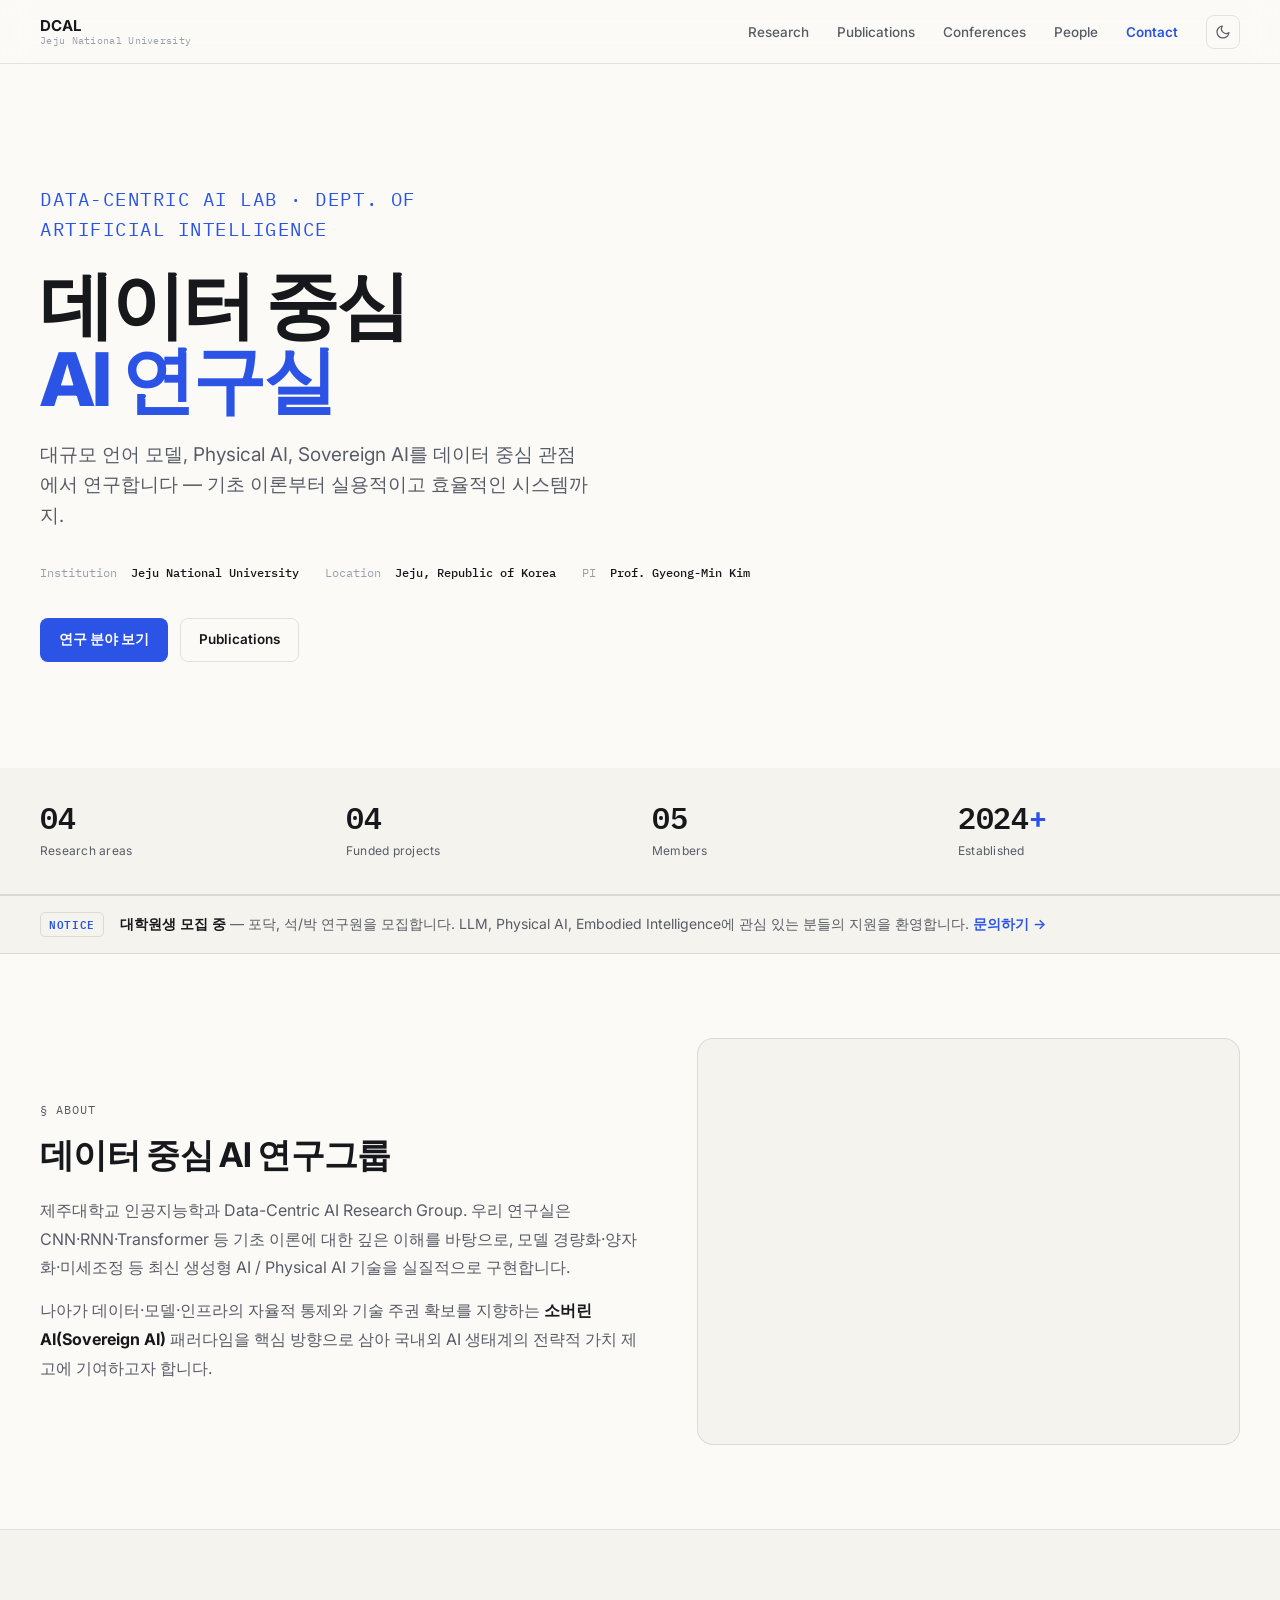
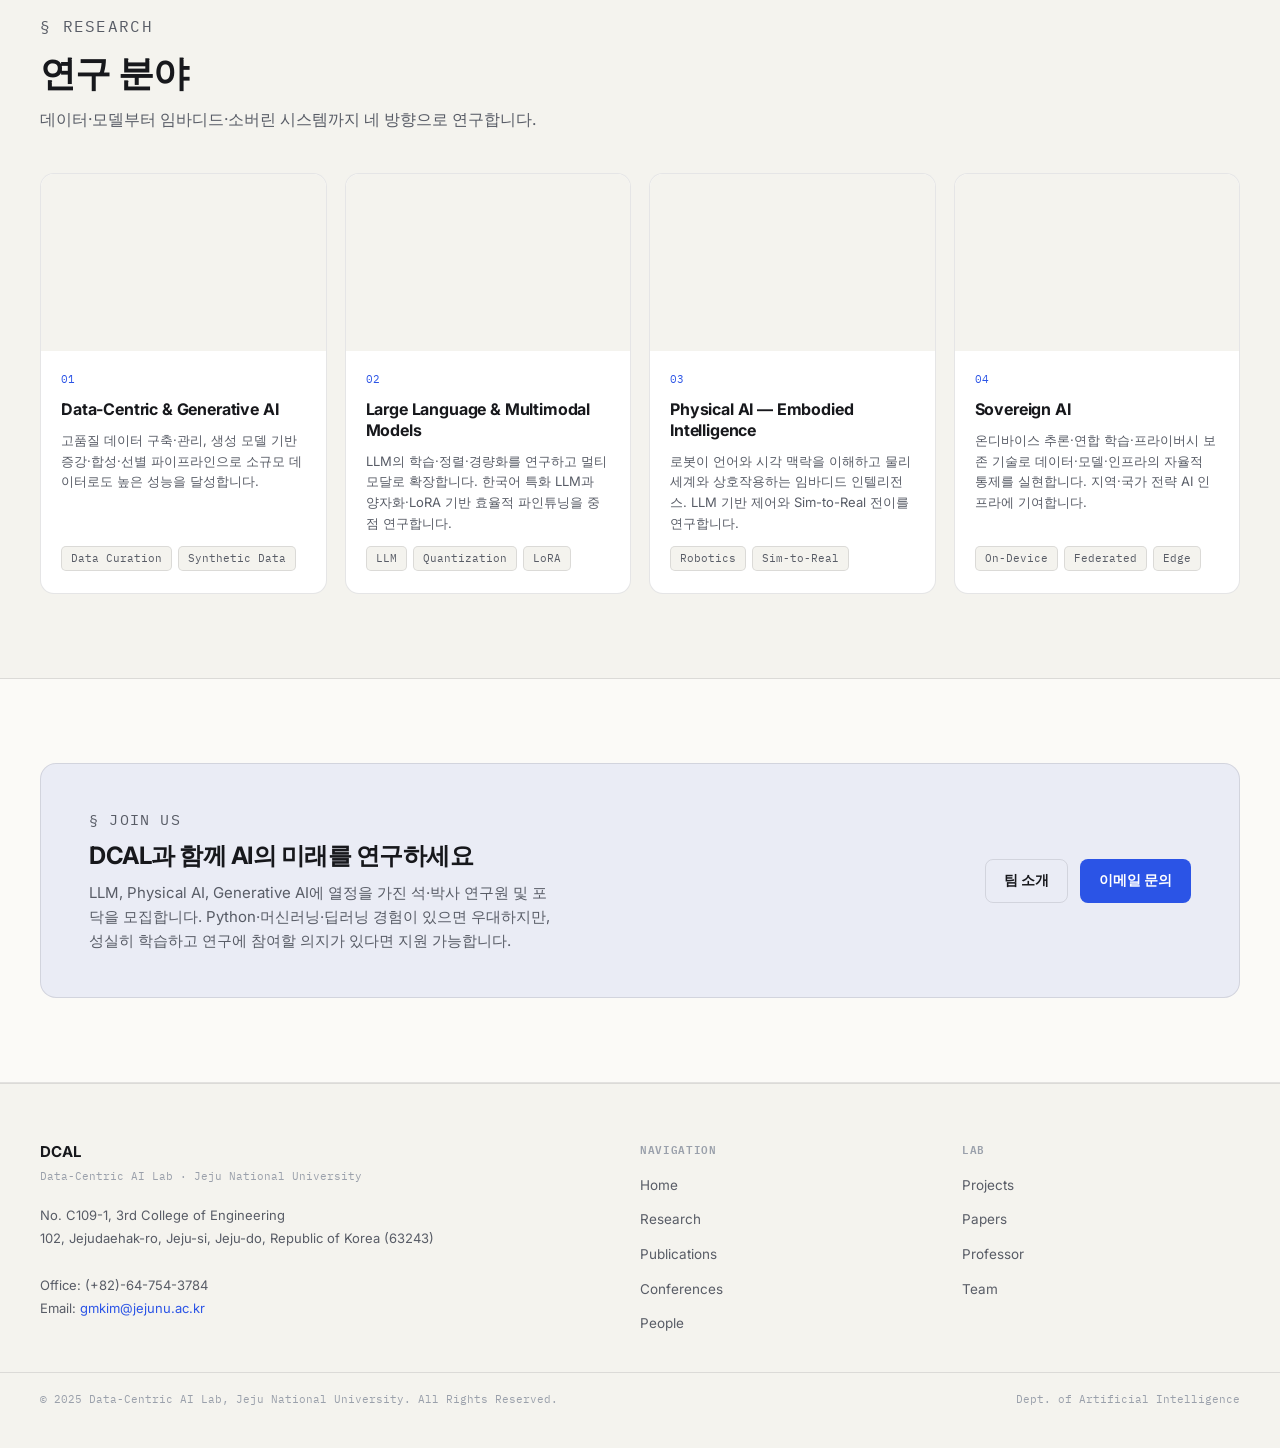
==== commit ad1c5d42: "hero background modified" ====
--- a/index.html
+++ b/index.html
@@ -9,6 +9,73 @@
   <link rel="preconnect" href="https://fonts.googleapis.com" />
   <link rel="preconnect" href="https://fonts.gstatic.com" crossorigin />
   <link href="https://fonts.googleapis.com/css2?family=Inter:wght@400;500;600;700;800&family=IBM+Plex+Mono:wght@400;500;600&display=swap" rel="stylesheet" />
+  <style>
+    /* ===== Home hero (full-bleed image) ===== */
+    /* LIGHT theme: bright photo · paper-tinted scrim */
+    .home-hero{
+      --hero-rgb:251,250,247;
+      --hero-img:url('https://images.unsplash.com/photo-1531746790731-6c087fecd65a?w=1920&q=80');
+      position:relative;min-height:62vh;display:flex;align-items:center;
+      padding:120px 0 106px;
+      background:var(--bg) var(--hero-img) center center/cover no-repeat;
+    }
+    /* DARK theme: dark photo · dark scrim */
+    :root[data-theme="dark"] .home-hero{
+      --hero-rgb:13,14,18;
+      --hero-img:url('https://images.unsplash.com/photo-1518770660439-4636190af475?w=1920&q=80');
+    }
+    .home-hero::after{content:'';position:absolute;inset:0;
+      background:linear-gradient(100deg, rgba(var(--hero-rgb),0.86) 0%, rgba(var(--hero-rgb),0.66) 48%, rgba(var(--hero-rgb),0.40) 100%);}
+    .home-hero > .container{position:relative;z-index:1;width:100%;}
+    .home-hero .eyebrow{color:var(--accent);margin-bottom:22px;}
+    .home-hero h1{color:var(--ink);font-size:clamp(42px,6vw,74px);font-weight:800;letter-spacing:-0.04em;line-height:1.02;margin-bottom:22px;max-width:15ch;}
+    .home-hero h1 span{color:var(--accent);}
+    .home-hero p{color:var(--muted);font-size:19px;max-width:46ch;line-height:1.6;margin-bottom:32px;}
+    .home-hero__meta{display:flex;flex-wrap:wrap;gap:26px;margin-bottom:34px;font-family:var(--mono);font-size:12px;color:var(--muted);}
+    .home-hero__meta b{color:var(--ink);font-weight:500;}
+    .home-hero__meta .k{color:var(--faint);}
+
+    /* ===== Stats strip ===== */
+    .stats{background:var(--bg-alt);border-bottom:1px solid var(--line);}
+    .stats__grid{display:grid;grid-template-columns:repeat(4,1fr);gap:24px;padding:34px 0;}
+    .stat__n{font-family:var(--mono);font-size:30px;font-weight:600;color:var(--ink);letter-spacing:-0.01em;line-height:1;}
+    .stat__n span{color:var(--accent);}
+    .stat__l{font-size:12px;color:var(--muted);margin-top:9px;letter-spacing:0.02em;}
+
+    /* ===== Home sections ===== */
+    .home-sec{padding:84px 0;border-bottom:1px solid var(--line);}
+    .home-sec--alt{background:var(--bg-alt);}
+    .home-head{max-width:60ch;margin-bottom:40px;}
+    .home-head .eyebrow{margin-bottom:12px;}
+    .home-head h2{font-size:clamp(27px,3.2vw,36px);margin-bottom:12px;}
+    .home-head p{color:var(--muted);font-size:16px;line-height:1.6;}
+
+    /* ===== About (text + image) ===== */
+    .about-grid{display:grid;grid-template-columns:1.05fr 0.95fr;gap:56px;align-items:center;}
+    .about-grid h2{font-size:clamp(26px,3vw,34px);margin-bottom:20px;}
+    .about-grid .eyebrow{margin-bottom:14px;}
+    .about-grid p{color:var(--muted);line-height:1.8;margin-bottom:14px;}
+    .about-grid p:last-child{margin-bottom:0;}
+    .about-grid b{color:var(--ink);}
+    .about-img{border-radius:16px;overflow:hidden;border:1px solid var(--line);aspect-ratio:4/3;background:var(--bg-alt);}
+    .about-img img{width:100%;height:100%;object-fit:cover;display:block;}
+
+    /* ===== Research cards ===== */
+    .rcards{display:grid;grid-template-columns:repeat(auto-fit,minmax(256px,1fr));gap:18px;}
+    .rcard{border:1px solid var(--line);border-radius:14px;overflow:hidden;background:var(--surface);display:flex;flex-direction:column;transition:transform .2s,border-color .2s,box-shadow .2s;}
+    .rcard:hover{transform:translateY(-4px);border-color:var(--accent);box-shadow:0 16px 40px rgba(0,0,0,0.10);}
+    .rcard__imgwrap{aspect-ratio:16/10;background:var(--bg-alt);overflow:hidden;}
+    .rcard__imgwrap img{width:100%;height:100%;object-fit:cover;display:block;transition:transform .4s ease;}
+    .rcard:hover .rcard__imgwrap img{transform:scale(1.05);}
+    .rcard__body{padding:20px 20px 22px;display:flex;flex-direction:column;gap:10px;flex:1;}
+    .rcard__num{font-family:var(--mono);font-size:11px;color:var(--accent);letter-spacing:0.04em;}
+    .rcard__title{font-size:16px;font-weight:700;color:var(--ink);letter-spacing:-0.01em;line-height:1.3;}
+    .rcard__desc{font-size:13px;color:var(--muted);line-height:1.6;flex:1;}
+    .rcard__tags{display:flex;flex-wrap:wrap;gap:6px;margin-top:2px;}
+
+    @media (max-width:800px){ .about-grid{grid-template-columns:1fr;gap:30px;} }
+    @media (max-width:600px){ .stats__grid{grid-template-columns:1fr 1fr;gap:22px;} .home-hero{min-height:auto;padding:100px 0 80px;} }
+  </style>
 </head>
 <body class="page-body">
 
@@ -34,12 +101,12 @@
   </nav>
 
   <!-- HERO -->
-  <header class="hero">
+  <header class="home-hero">
     <div class="container">
       <p class="eyebrow">Data-Centric AI Lab · Dept. of Artificial Intelligence</p>
-      <h1>데이터 중심 <span>AI 연구실</span></h1>
+      <h1>데이터 중심<br /><span>AI 연구실</span></h1>
       <p>대규모 언어 모델, Physical AI, Sovereign AI를 데이터 중심 관점에서 연구합니다 — 기초 이론부터 실용적이고 효율적인 시스템까지.</p>
-      <div class="hero__meta">
+      <div class="home-hero__meta">
         <span><span class="k">Institution</span>&nbsp; <b>Jeju National University</b></span>
         <span><span class="k">Location</span>&nbsp; <b>Jeju, Republic of Korea</b></span>
         <span><span class="k">PI</span>&nbsp; <b>Prof. Gyeong-Min Kim</b></span>
@@ -50,6 +117,18 @@
       </div>
     </div>
   </header>
+
+  <!-- STATS -->
+  <div class="stats">
+    <div class="container">
+      <div class="stats__grid">
+        <div class="stat"><div class="stat__n">04</div><div class="stat__l">Research areas</div></div>
+        <div class="stat"><div class="stat__n">04</div><div class="stat__l">Funded projects</div></div>
+        <div class="stat"><div class="stat__n">05</div><div class="stat__l">Members</div></div>
+        <div class="stat"><div class="stat__n">2024<span>+</span></div><div class="stat__l">Established</div></div>
+      </div>
+    </div>
+  </div>
 
   <!-- NOTICE -->
   <div class="notice">
@@ -60,98 +139,88 @@
   </div>
 
   <!-- ABOUT -->
-  <section class="sec">
-    <div class="container">
-      <div class="sec__grid">
-        <div class="sec__rail">
-          <span class="eyebrow">§ About</span>
+  <section class="home-sec">
+    <div class="container">
+      <div class="about-grid">
+        <div>
+          <p class="eyebrow">§ About</p>
           <h2>데이터 중심 AI 연구그룹</h2>
-          <p>제주대학교 인공지능학과 Data-Centric AI Research Group.</p>
-        </div>
+          <p>제주대학교 인공지능학과 Data-Centric AI Research Group. 우리 연구실은 CNN·RNN·Transformer 등 기초 이론에 대한 깊은 이해를 바탕으로, 모델 경량화·양자화·미세조정 등 최신 생성형 AI / Physical AI 기술을 실질적으로 구현합니다.</p>
+          <p>나아가 데이터·모델·인프라의 자율적 통제와 기술 주권 확보를 지향하는 <b>소버린 AI(Sovereign AI)</b> 패러다임을 핵심 방향으로 삼아 국내외 AI 생태계의 전략적 가치 제고에 기여하고자 합니다.</p>
+        </div>
+        <div class="about-img">
+          <img src="https://images.unsplash.com/photo-1620712943543-bcc4688e7485?w=800&q=80" alt="Data-Centric AI" onerror="this.style.display='none'" />
+        </div>
+      </div>
+    </div>
+  </section>
+
+  <!-- RESEARCH AREAS -->
+  <section class="home-sec home-sec--alt">
+    <div class="container">
+      <div class="home-head">
+        <p class="eyebrow">§ Research</p>
+        <h2>연구 분야</h2>
+        <p>데이터·모델부터 임바디드·소버린 시스템까지 네 방향으로 연구합니다.</p>
+      </div>
+      <div class="rcards">
+
+        <article class="rcard">
+          <div class="rcard__imgwrap"><img src="https://images.unsplash.com/photo-1551288049-bebda4e38f71?w=640&q=80" alt="" onerror="this.style.display='none'" /></div>
+          <div class="rcard__body">
+            <div class="rcard__num">01</div>
+            <div class="rcard__title">Data-Centric &amp; Generative AI</div>
+            <div class="rcard__desc">고품질 데이터 구축·관리, 생성 모델 기반 증강·합성·선별 파이프라인으로 소규모 데이터로도 높은 성능을 달성합니다.</div>
+            <div class="rcard__tags"><span class="tag">Data Curation</span><span class="tag">Synthetic Data</span></div>
+          </div>
+        </article>
+
+        <article class="rcard">
+          <div class="rcard__imgwrap"><img src="https://images.unsplash.com/photo-1677442136019-21780ecad995?w=640&q=80" alt="" onerror="this.style.display='none'" /></div>
+          <div class="rcard__body">
+            <div class="rcard__num">02</div>
+            <div class="rcard__title">Large Language &amp; Multimodal Models</div>
+            <div class="rcard__desc">LLM의 학습·정렬·경량화를 연구하고 멀티모달로 확장합니다. 한국어 특화 LLM과 양자화·LoRA 기반 효율적 파인튜닝을 중점 연구합니다.</div>
+            <div class="rcard__tags"><span class="tag">LLM</span><span class="tag">Quantization</span><span class="tag">LoRA</span></div>
+          </div>
+        </article>
+
+        <article class="rcard">
+          <div class="rcard__imgwrap"><img src="https://images.unsplash.com/photo-1485827404703-89b55fcc595e?w=640&q=80" alt="" onerror="this.style.display='none'" /></div>
+          <div class="rcard__body">
+            <div class="rcard__num">03</div>
+            <div class="rcard__title">Physical AI — Embodied Intelligence</div>
+            <div class="rcard__desc">로봇이 언어와 시각 맥락을 이해하고 물리 세계와 상호작용하는 임바디드 인텔리전스. LLM 기반 제어와 Sim-to-Real 전이를 연구합니다.</div>
+            <div class="rcard__tags"><span class="tag">Robotics</span><span class="tag">Sim-to-Real</span></div>
+          </div>
+        </article>
+
+        <article class="rcard">
+          <div class="rcard__imgwrap"><img src="https://images.unsplash.com/photo-1558494949-ef010cbdcc31?w=640&q=80" alt="" onerror="this.style.display='none'" /></div>
+          <div class="rcard__body">
+            <div class="rcard__num">04</div>
+            <div class="rcard__title">Sovereign AI</div>
+            <div class="rcard__desc">온디바이스 추론·연합 학습·프라이버시 보존 기술로 데이터·모델·인프라의 자율적 통제를 실현합니다. 지역·국가 전략 AI 인프라에 기여합니다.</div>
+            <div class="rcard__tags"><span class="tag">On-Device</span><span class="tag">Federated</span><span class="tag">Edge</span></div>
+          </div>
+        </article>
+
+      </div>
+    </div>
+  </section>
+
+  <!-- JOIN -->
+  <section class="home-sec">
+    <div class="container">
+      <div class="cta-band">
         <div>
-          <div style="max-width:64ch;display:flex;flex-direction:column;gap:16px;">
-            <p style="color:var(--muted);line-height:1.8;">Welcome to DCAL, the Data-Centric AI Research Group in the Dept. of Artificial Intelligence at Jeju National University. Our lab is at the forefront of AI innovation, focusing on advancing intelligent systems through data-driven approaches.</p>
-            <p style="color:var(--muted);line-height:1.8;">우리 연구실은 CNN, RNN, Transformer 등 인공지능 기초 이론에 대한 심층적 이해를 바탕으로, 모델 경량화·양자화·미세조정 등 최신 생성형 AI / Physical AI 기술을 실질적으로 구현하는 데 주력합니다.</p>
-            <p style="color:var(--muted);line-height:1.8;">나아가 데이터·모델·인프라의 자율적 통제와 기술 주권 확보를 지향하는 <b style="color:var(--ink);">소버린 AI(Sovereign AI)</b> 패러다임을 핵심 연구 방향으로 삼아 국내외 AI 생태계의 전략적 가치 제고에 기여하고자 합니다.</p>
-          </div>
-        </div>
-      </div>
-    </div>
-  </section>
-
-  <!-- RESEARCH AREAS -->
-  <section class="sec sec--alt">
-    <div class="container">
-      <div class="sec__grid">
-        <div class="sec__rail">
-          <span class="eyebrow">§ Research</span>
-          <h2>연구 분야</h2>
-          <p>데이터·모델부터 임바디드·소버린 시스템까지 네 방향. <a href="research.html">정부 과제 보기 →</a></p>
-        </div>
-        <div class="rlist">
-          <div class="ritem">
-            <div class="rnum">01</div>
-            <div>
-              <div class="rtitle">Data-Centric &amp; Generative AI</div>
-              <div class="rdesc">모델 성능을 결정하는 '데이터'에 주목합니다. 고품질 데이터 구축·관리, 생성 모델 기반 데이터 증강·합성·선별 파이프라인으로 소규모 데이터로도 높은 성능을 달성하는 방법론을 연구합니다.</div>
-              <div class="rtags"><span class="tag">Data Curation</span><span class="tag">Synthetic Data</span><span class="tag">Instruction Tuning</span><span class="tag">Data Augmentation</span></div>
-            </div>
-          </div>
-          <div class="ritem">
-            <div class="rnum">02</div>
-            <div>
-              <div class="rtitle">Large Language &amp; Multimodal Models</div>
-              <div class="rdesc">GPT, LLaMA 등 대규모 언어 모델의 학습·정렬·경량화를 연구하고, 텍스트·이미지·오디오를 함께 처리하는 멀티모달로 확장합니다. 한국어 특화 LLM과 양자화·LoRA 기반 효율적 파인튜닝을 중점 연구합니다.</div>
-              <div class="rtags"><span class="tag">LLM</span><span class="tag">RLHF / DPO</span><span class="tag">Multimodal</span><span class="tag">Quantization</span><span class="tag">LoRA / PEFT</span></div>
-            </div>
-          </div>
-          <div class="ritem">
-            <div class="rnum">03</div>
-            <div>
-              <div class="rtitle">Physical AI — Embodied Intelligence</div>
-              <div class="rdesc">로봇이 언어와 시각적 맥락을 이해하고 물리 세계와 상호작용하는 임바디드 인텔리전스를 연구합니다. LLM 기반 로봇 조작 제어, Sim-to-Real 전이, Human-AI 인터랙션 시스템을 개발합니다.</div>
-              <div class="rtags"><span class="tag">Robotics</span><span class="tag">Embodied AI</span><span class="tag">Human-Robot Interaction</span><span class="tag">Sim-to-Real</span></div>
-            </div>
-          </div>
-          <div class="ritem">
-            <div class="rnum">04</div>
-            <div>
-              <div class="rtitle">Sovereign AI</div>
-              <div class="rdesc">데이터·모델·인프라의 자율적 통제와 기술 주권 확보를 목표로, 온디바이스 추론·연합 학습·프라이버시 보존 기술을 연구합니다. 제주 지역 산업 및 국가 전략 AI 인프라에 기여하는 실용 연구를 추구합니다.</div>
-              <div class="rtags"><span class="tag">On-Device AI</span><span class="tag">Federated Learning</span><span class="tag">Privacy-Preserving AI</span><span class="tag">Edge Inference</span></div>
-            </div>
-          </div>
-        </div>
-      </div>
-    </div>
-  </section>
-
-  <!-- JOIN -->
-  <section class="sec">
-    <div class="container">
-      <div class="sec__grid">
-        <div class="sec__rail">
-          <span class="eyebrow">§ Join us</span>
-          <h2>함께 연구하실 분</h2>
-          <p>인공지능·데이터 기반 문제 해결에 관심 있는 학부생 및 대학원 진학 희망자를 모집합니다.</p>
-        </div>
-        <div>
-          <div class="cta-band">
-            <div>
-              <h2>DCAL과 함께 AI의 미래를 연구하세요</h2>
-              <p>LLM, Physical AI, Generative AI에 열정을 가진 석·박사 연구원 및 포닥을 모집합니다. Python·머신러닝·딥러닝 경험이 있으면 우대하지만, 성실히 학습하고 연구에 참여할 의지가 있다면 지원 가능합니다.</p>
-            </div>
-            <div style="display:flex;gap:12px;flex-shrink:0;">
-              <a href="people.html" class="btn btn-outline">팀 소개</a>
-              <a href="mailto:gmkim@jejunu.ac.kr" class="btn btn-primary">이메일 문의</a>
-            </div>
-          </div>
-          <div class="rlist" style="margin-top:28px;">
-            <div class="ritem"><div class="rnum">·</div><div class="rdesc" style="margin:0;">인공지능·머신러닝·딥러닝 분야를 본격적으로 공부하고 싶은 학생</div></div>
-            <div class="ritem"><div class="rnum">·</div><div class="rdesc" style="margin:0;">Python 프로그래밍 및 데이터 분석에 관심이 있는 학생</div></div>
-            <div class="ritem"><div class="rnum">·</div><div class="rdesc" style="margin:0;">논문을 읽고 구현하며 연구 역량을 키우고 싶은 학생</div></div>
-            <div class="ritem"><div class="rnum">·</div><div class="rdesc" style="margin:0;">팀원들과 함께 문제를 해결하고 성과를 만들어가고 싶은 학생</div></div>
-          </div>
+          <p class="eyebrow" style="margin-bottom:10px;">§ Join us</p>
+          <h2>DCAL과 함께 AI의 미래를 연구하세요</h2>
+          <p>LLM, Physical AI, Generative AI에 열정을 가진 석·박사 연구원 및 포닥을 모집합니다. Python·머신러닝·딥러닝 경험이 있으면 우대하지만, 성실히 학습하고 연구에 참여할 의지가 있다면 지원 가능합니다.</p>
+        </div>
+        <div style="display:flex;gap:12px;flex-shrink:0;">
+          <a href="people.html" class="btn btn-outline">팀 소개</a>
+          <a href="mailto:gmkim@jejunu.ac.kr" class="btn btn-primary">이메일 문의</a>
         </div>
       </div>
     </div>
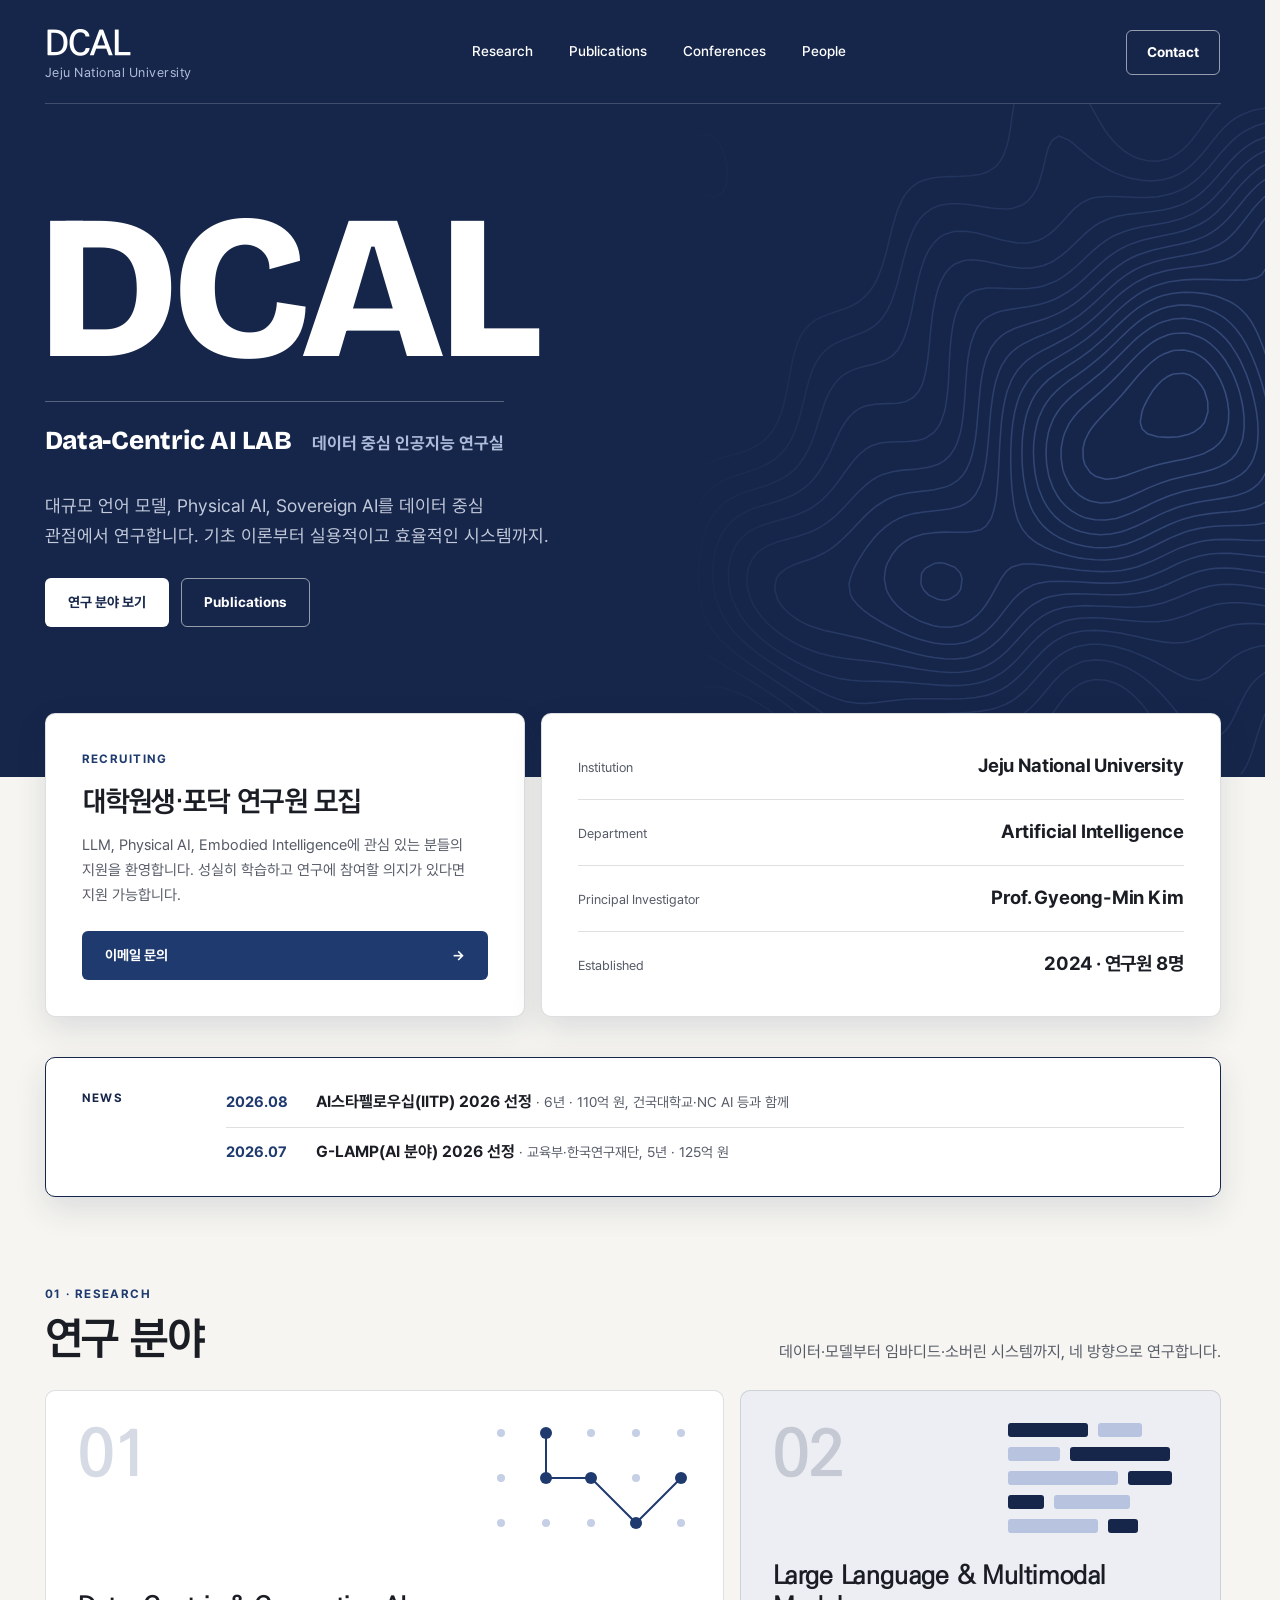
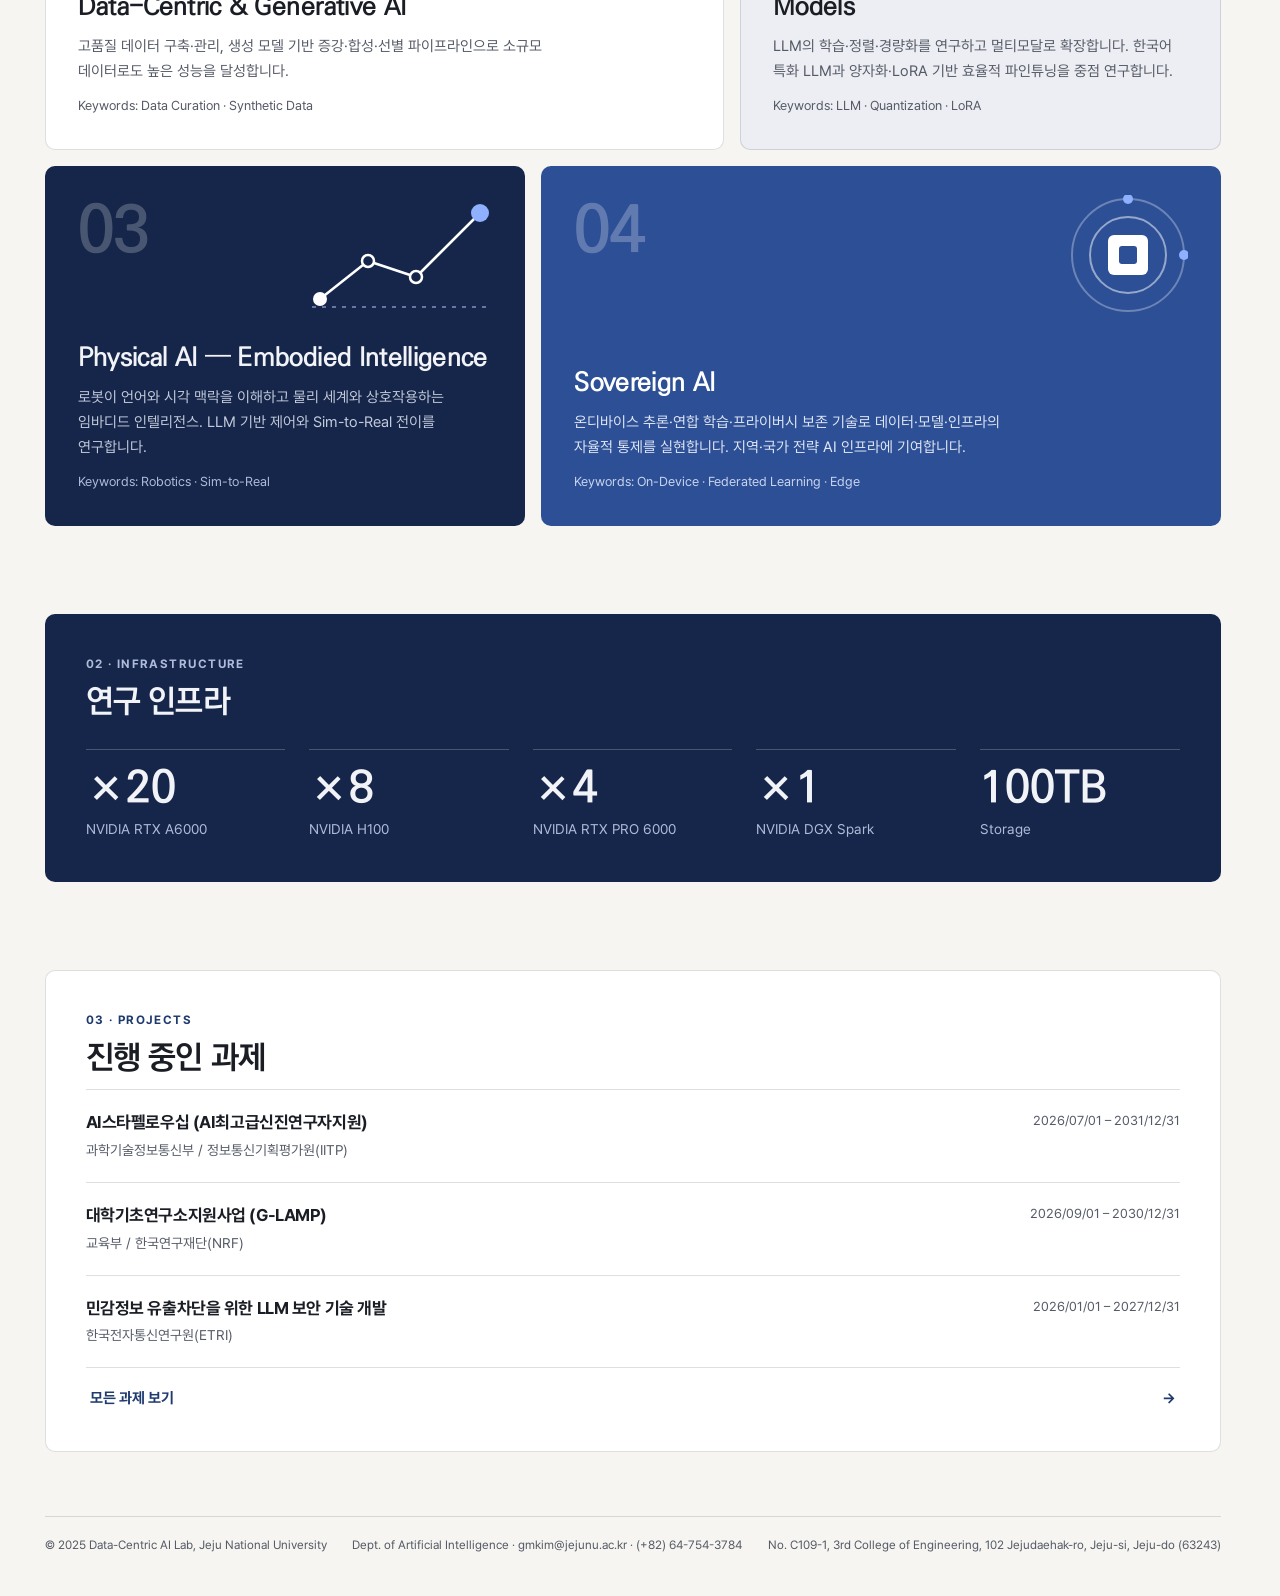
==== commit b7225ab0: "Redesign: navy hero, new fonts, News" ====
--- a/index.html
+++ b/index.html
@@ -3,269 +3,187 @@
 <head>
   <meta charset="UTF-8" />
   <meta name="viewport" content="width=device-width, initial-scale=1.0" />
-  <script>(function(){try{var t=localStorage.getItem('dcal-theme');document.documentElement.setAttribute('data-theme',t==='dark'?'dark':'light');}catch(e){document.documentElement.setAttribute('data-theme','light');}})();</script>
   <title>DCAL — Data-Centric AI Lab, Jeju National University</title>
+  <link rel="preload" href="fonts/Pretendard-Regular.woff2" as="font" type="font/woff2" crossorigin />
+  <link rel="preload" href="fonts/KoPubDotum-Bold.woff2" as="font" type="font/woff2" crossorigin />
   <link rel="stylesheet" href="style.css" />
-  <link rel="preconnect" href="https://fonts.googleapis.com" />
-  <link rel="preconnect" href="https://fonts.gstatic.com" crossorigin />
-  <link href="https://fonts.googleapis.com/css2?family=Inter:wght@400;500;600;700;800&family=IBM+Plex+Mono:wght@400;500;600&display=swap" rel="stylesheet" />
-  <style>
-    /* ===== Home hero (full-bleed image) ===== */
-    /* LIGHT theme: bright photo · paper-tinted scrim */
-    .home-hero{
-      --hero-rgb:251,250,247;
-      --hero-img:url('https://images.unsplash.com/photo-1531746790731-6c087fecd65a?w=1920&q=80');
-      position:relative;min-height:62vh;display:flex;align-items:center;
-      padding:120px 0 106px;
-      background:var(--bg) var(--hero-img) center center/cover no-repeat;
-    }
-    /* DARK theme: dark photo · dark scrim */
-    :root[data-theme="dark"] .home-hero{
-      --hero-rgb:13,14,18;
-      --hero-img:url('https://images.unsplash.com/photo-1518770660439-4636190af475?w=1920&q=80');
-    }
-    .home-hero::after{content:'';position:absolute;inset:0;
-      background:linear-gradient(100deg, rgba(var(--hero-rgb),0.86) 0%, rgba(var(--hero-rgb),0.66) 48%, rgba(var(--hero-rgb),0.40) 100%);}
-    .home-hero > .container{position:relative;z-index:1;width:100%;}
-    .home-hero .eyebrow{color:var(--accent);margin-bottom:22px;}
-    .home-hero h1{color:var(--ink);font-size:clamp(42px,6vw,74px);font-weight:800;letter-spacing:-0.04em;line-height:1.02;margin-bottom:22px;max-width:15ch;}
-    .home-hero h1 span{color:var(--accent);}
-    .home-hero p{color:var(--muted);font-size:19px;max-width:46ch;line-height:1.6;margin-bottom:32px;}
-    .home-hero__meta{display:flex;flex-wrap:wrap;gap:26px;margin-bottom:34px;font-family:var(--mono);font-size:12px;color:var(--muted);}
-    .home-hero__meta b{color:var(--ink);font-weight:500;}
-    .home-hero__meta .k{color:var(--faint);}
+</head>
+<body class="home">
 
-    /* ===== Stats strip ===== */
-    .stats{background:var(--bg-alt);border-bottom:1px solid var(--line);}
-    .stats__grid{display:grid;grid-template-columns:repeat(4,1fr);gap:24px;padding:34px 0;}
-    .stat__n{font-family:var(--mono);font-size:30px;font-weight:600;color:var(--ink);letter-spacing:-0.01em;line-height:1;}
-    .stat__n span{color:var(--accent);}
-    .stat__l{font-size:12px;color:var(--muted);margin-top:9px;letter-spacing:0.02em;}
-
-    /* ===== Home sections ===== */
-    .home-sec{padding:84px 0;border-bottom:1px solid var(--line);}
-    .home-sec--alt{background:var(--bg-alt);}
-    .home-head{max-width:60ch;margin-bottom:40px;}
-    .home-head .eyebrow{margin-bottom:12px;}
-    .home-head h2{font-size:clamp(27px,3.2vw,36px);margin-bottom:12px;}
-    .home-head p{color:var(--muted);font-size:16px;line-height:1.6;}
-
-    /* ===== About (text + image) ===== */
-    .about-grid{display:grid;grid-template-columns:1.05fr 0.95fr;gap:56px;align-items:center;}
-    .about-grid h2{font-size:clamp(26px,3vw,34px);margin-bottom:20px;}
-    .about-grid .eyebrow{margin-bottom:14px;}
-    .about-grid p{color:var(--muted);line-height:1.8;margin-bottom:14px;}
-    .about-grid p:last-child{margin-bottom:0;}
-    .about-grid b{color:var(--ink);}
-    .about-img{border-radius:16px;overflow:hidden;border:1px solid var(--line);aspect-ratio:4/3;background:var(--bg-alt);}
-    .about-img img{width:100%;height:100%;object-fit:cover;display:block;}
-
-    /* ===== Research cards ===== */
-    .rcards{display:grid;grid-template-columns:repeat(auto-fit,minmax(256px,1fr));gap:18px;}
-    .rcard{border:1px solid var(--line);border-radius:14px;overflow:hidden;background:var(--surface);display:flex;flex-direction:column;transition:transform .2s,border-color .2s,box-shadow .2s;}
-    .rcard:hover{transform:translateY(-4px);border-color:var(--accent);box-shadow:0 16px 40px rgba(0,0,0,0.10);}
-    .rcard__imgwrap{aspect-ratio:16/10;background:var(--bg-alt);overflow:hidden;}
-    .rcard__imgwrap img{width:100%;height:100%;object-fit:cover;display:block;transition:transform .4s ease;}
-    .rcard:hover .rcard__imgwrap img{transform:scale(1.05);}
-    .rcard__body{padding:20px 20px 22px;display:flex;flex-direction:column;gap:10px;flex:1;}
-    .rcard__num{font-family:var(--mono);font-size:11px;color:var(--accent);letter-spacing:0.04em;}
-    .rcard__title{font-size:16px;font-weight:700;color:var(--ink);letter-spacing:-0.01em;line-height:1.3;}
-    .rcard__desc{font-size:13px;color:var(--muted);line-height:1.6;flex:1;}
-    .rcard__tags{display:flex;flex-wrap:wrap;gap:6px;margin-top:2px;}
-
-    @media (max-width:800px){ .about-grid{grid-template-columns:1fr;gap:30px;} }
-    @media (max-width:600px){ .stats__grid{grid-template-columns:1fr 1fr;gap:22px;} .home-hero{min-height:auto;padding:100px 0 80px;} }
-  </style>
-</head>
-<body class="page-body">
-
-  <!-- NAV -->
-  <nav class="nav">
+  <header class="nav">
     <div class="nav__inner">
       <a href="index.html" class="nav__logo">
         <span class="nav__logo-main">DCAL</span>
         <span class="nav__logo-sub">Jeju National University</span>
       </a>
-      <ul class="nav__links">
-        <li><a href="research.html">Research</a></li>
-        <li><a href="publications.html">Publications</a></li>
-        <li><a href="conferences.html">Conferences</a></li>
-        <li><a href="people.html">People</a></li>
-        <li><a href="index.html#contact" class="nav__cta">Contact</a></li>
-        <li><button class="theme-toggle" id="themeToggle" type="button" aria-label="라이트/다크 전환" title="라이트/다크 전환">
-          <svg class="icon-moon" viewBox="0 0 24 24" fill="none" stroke="currentColor" stroke-width="1.8" stroke-linecap="round" stroke-linejoin="round"><path d="M21 12.8A9 9 0 1 1 11.2 3a7 7 0 0 0 9.8 9.8Z"/></svg>
-          <svg class="icon-sun" viewBox="0 0 24 24" fill="none" stroke="currentColor" stroke-width="1.8" stroke-linecap="round" stroke-linejoin="round"><circle cx="12" cy="12" r="4"/><path d="M12 2v2M12 20v2M4.9 4.9l1.4 1.4M17.7 17.7l1.4 1.4M2 12h2M20 12h2M4.9 19.1l1.4-1.4M17.7 6.3l1.4-1.4"/></svg>
-        </button></li>
-      </ul>
-    </div>
-  </nav>
-
-  <!-- HERO -->
-  <header class="home-hero">
-    <div class="container">
-      <p class="eyebrow">Data-Centric AI Lab · Dept. of Artificial Intelligence</p>
-      <h1>데이터 중심<br /><span>AI 연구실</span></h1>
-      <p>대규모 언어 모델, Physical AI, Sovereign AI를 데이터 중심 관점에서 연구합니다 — 기초 이론부터 실용적이고 효율적인 시스템까지.</p>
-      <div class="home-hero__meta">
-        <span><span class="k">Institution</span>&nbsp; <b>Jeju National University</b></span>
-        <span><span class="k">Location</span>&nbsp; <b>Jeju, Republic of Korea</b></span>
-        <span><span class="k">PI</span>&nbsp; <b>Prof. Gyeong-Min Kim</b></span>
-      </div>
-      <div class="hero__actions">
-        <a href="research.html" class="btn btn-primary">연구 분야 보기</a>
-        <a href="publications.html" class="btn btn-outline">Publications</a>
-      </div>
+      <nav class="nav__links" aria-label="Main">
+        <a href="research.html">Research</a>
+        <a href="publications.html">Publications</a>
+        <a href="conferences.html">Conferences</a>
+        <a href="people.html">People</a>
+      </nav>
+      <a href="people.html#contact" class="btn btn--line btn--sm">Contact</a>
     </div>
   </header>
 
-  <!-- STATS -->
-  <div class="stats">
-    <div class="container">
-      <div class="stats__grid">
-        <div class="stat"><div class="stat__n">04</div><div class="stat__l">Research areas</div></div>
-        <div class="stat"><div class="stat__n">04</div><div class="stat__l">Funded projects</div></div>
-        <div class="stat"><div class="stat__n">05</div><div class="stat__l">Members</div></div>
-        <div class="stat"><div class="stat__n">2024<span>+</span></div><div class="stat__l">Established</div></div>
-      </div>
-    </div>
-  </div>
-
-  <!-- NOTICE -->
-  <div class="notice">
-    <div class="notice__inner">
-      <span class="notice__badge">Notice</span>
-      <p><b>대학원생 모집 중</b> — 포닥, 석/박 연구원을 모집합니다. LLM, Physical AI, Embodied Intelligence에 관심 있는 분들의 지원을 환영합니다. <a href="mailto:gmkim@jejunu.ac.kr">문의하기 →</a></p>
-    </div>
-  </div>
-
-  <!-- ABOUT -->
-  <section class="home-sec">
-    <div class="container">
-      <div class="about-grid">
-        <div>
-          <p class="eyebrow">§ About</p>
-          <h2>데이터 중심 AI 연구그룹</h2>
-          <p>제주대학교 인공지능학과 Data-Centric AI Research Group. 우리 연구실은 CNN·RNN·Transformer 등 기초 이론에 대한 깊은 이해를 바탕으로, 모델 경량화·양자화·미세조정 등 최신 생성형 AI / Physical AI 기술을 실질적으로 구현합니다.</p>
-          <p>나아가 데이터·모델·인프라의 자율적 통제와 기술 주권 확보를 지향하는 <b>소버린 AI(Sovereign AI)</b> 패러다임을 핵심 방향으로 삼아 국내외 AI 생태계의 전략적 가치 제고에 기여하고자 합니다.</p>
-        </div>
-        <div class="about-img">
-          <img src="https://images.unsplash.com/photo-1620712943543-bcc4688e7485?w=800&q=80" alt="Data-Centric AI" onerror="this.style.display='none'" />
-        </div>
+  <section class="herobar">
+    <img class="herobar__art" src="images/hero-contours.svg" alt="" aria-hidden="true" />
+    <div class="wrap herobar__in">
+      <h1 class="wordmark">DCAL</h1>
+      <div class="hero__sub"><span class="hero__en">Data-Centric AI LAB</span><span class="hero__ko">데이터 중심 인공지능 연구실</span></div>
+      <p>대규모 언어 모델, Physical AI, Sovereign AI를 데이터 중심 관점에서 연구합니다. 기초 이론부터 실용적이고 효율적인 시스템까지.</p>
+      <div class="hero__actions">
+        <a href="#research" class="btn btn--white">연구 분야 보기</a>
+        <a href="publications.html" class="btn btn--ghost">Publications</a>
       </div>
     </div>
   </section>
 
-  <!-- RESEARCH AREAS -->
-  <section class="home-sec home-sec--alt">
-    <div class="container">
-      <div class="home-head">
-        <p class="eyebrow">§ Research</p>
-        <h2>연구 분야</h2>
-        <p>데이터·모델부터 임바디드·소버린 시스템까지 네 방향으로 연구합니다.</p>
+  <main class="wrap" style="padding-bottom:40px">
+    <div class="bento hero">
+      <aside class="c s5 recruit">
+        <div class="recruit__body">
+          <span class="label">Recruiting</span>
+          <h2>대학원생·포닥 연구원 모집</h2>
+          <p>LLM, Physical AI, Embodied Intelligence에 관심 있는 분들의 지원을 환영합니다. 성실히 학습하고 연구에 참여할 의지가 있다면 지원 가능합니다.</p>
+        </div>
+        <a href="mailto:gmkim@jejunu.ac.kr" class="btn btn--fill">이메일 문의 <span>→</span></a>
+      </aside>
+
+      <dl class="c s7 glance">
+        <div><dt>Institution</dt><dd>Jeju National University</dd></div>
+        <div><dt>Department</dt><dd>Artificial Intelligence</dd></div>
+        <div><dt>Principal Investigator</dt><dd>Prof. Gyeong-Min Kim</dd></div>
+        <div><dt>Established</dt><dd>2024 · 연구원 8명</dd></div>
+      </dl>
+    </div>
+
+    <section class="newsbar">
+      <div class="c newsbar__in">
+        <div class="newsbar__head"><span class="label">News</span></div>
+        <div class="newsbar__list">
+          <div class="newsbar__row"><time>2026.08</time><span><b>AI스타펠로우십(IITP) 2026 선정</b> · 6년 · 110억 원, 건국대학교·NC AI 등과 함께</span></div>
+          <div class="newsbar__row"><time>2026.07</time><span><b>G-LAMP(AI 분야) 2026 선정</b> · 교육부·한국연구재단, 5년 · 125억 원</span></div>
+        </div>
       </div>
-      <div class="rcards">
+    </section>
 
-        <article class="rcard">
-          <div class="rcard__imgwrap"><img src="https://images.unsplash.com/photo-1551288049-bebda4e38f71?w=640&q=80" alt="" onerror="this.style.display='none'" /></div>
+    <section id="research" class="sec">
+      <div class="sec-head">
+        <div>
+          <span class="label">01 · Research</span>
+          <h2>연구 분야</h2>
+        </div>
+        <p>데이터·모델부터 임바디드·소버린 시스템까지, 네 방향으로 연구합니다.</p>
+      </div>
+      <div class="bento">
+        <article class="c s7 rcard">
+          <svg class="rcard__art" aria-hidden="true" width="200" height="110" viewBox="0 0 200 110" fill="none">
+            <g fill="#C5CFE6"><circle cx="10" cy="10" r="4"/><circle cx="55" cy="10" r="4"/><circle cx="100" cy="10" r="4"/><circle cx="145" cy="10" r="4"/><circle cx="190" cy="10" r="4"/><circle cx="10" cy="55" r="4"/><circle cx="55" cy="55" r="4"/><circle cx="100" cy="55" r="4"/><circle cx="145" cy="55" r="4"/><circle cx="190" cy="55" r="4"/><circle cx="10" cy="100" r="4"/><circle cx="55" cy="100" r="4"/><circle cx="100" cy="100" r="4"/><circle cx="145" cy="100" r="4"/><circle cx="190" cy="100" r="4"/></g>
+            <path d="M55 10 L55 55 L100 55 L145 100 L190 55" stroke="#1F3A6E" stroke-width="2"/>
+            <g fill="#1F3A6E"><circle cx="55" cy="10" r="6"/><circle cx="55" cy="55" r="6"/><circle cx="100" cy="55" r="6"/><circle cx="145" cy="100" r="6"/><circle cx="190" cy="55" r="6"/></g>
+          </svg>
+          <div class="rcard__num">01</div>
           <div class="rcard__body">
-            <div class="rcard__num">01</div>
-            <div class="rcard__title">Data-Centric &amp; Generative AI</div>
-            <div class="rcard__desc">고품질 데이터 구축·관리, 생성 모델 기반 증강·합성·선별 파이프라인으로 소규모 데이터로도 높은 성능을 달성합니다.</div>
-            <div class="rcard__tags"><span class="tag">Data Curation</span><span class="tag">Synthetic Data</span></div>
+            <h3 class="rcard__title">Data-Centric &amp; Generative AI</h3>
+            <p class="rcard__desc">고품질 데이터 구축·관리, 생성 모델 기반 증강·합성·선별 파이프라인으로 소규모 데이터로도 높은 성능을 달성합니다.</p>
+            <p class="rcard__kw">Keywords: Data Curation · Synthetic Data</p>
           </div>
         </article>
 
-        <article class="rcard">
-          <div class="rcard__imgwrap"><img src="https://images.unsplash.com/photo-1677442136019-21780ecad995?w=640&q=80" alt="" onerror="this.style.display='none'" /></div>
+        <article class="c s5 c--tint rcard">
+          <svg class="rcard__art" aria-hidden="true" width="180" height="110" viewBox="0 0 180 110" fill="none">
+            <rect x="0" y="0" width="80" height="14" rx="3" fill="#16264A"/><rect x="90" y="0" width="44" height="14" rx="3" fill="#B7C3DF"/>
+            <rect x="0" y="24" width="52" height="14" rx="3" fill="#B7C3DF"/><rect x="62" y="24" width="100" height="14" rx="3" fill="#16264A"/>
+            <rect x="0" y="48" width="110" height="14" rx="3" fill="#B7C3DF"/><rect x="120" y="48" width="44" height="14" rx="3" fill="#16264A"/>
+            <rect x="0" y="72" width="36" height="14" rx="3" fill="#16264A"/><rect x="46" y="72" width="76" height="14" rx="3" fill="#B7C3DF"/>
+            <rect x="0" y="96" width="90" height="14" rx="3" fill="#B7C3DF"/><rect x="100" y="96" width="30" height="14" rx="3" fill="#16264A"/>
+          </svg>
+          <div class="rcard__num">02</div>
           <div class="rcard__body">
-            <div class="rcard__num">02</div>
-            <div class="rcard__title">Large Language &amp; Multimodal Models</div>
-            <div class="rcard__desc">LLM의 학습·정렬·경량화를 연구하고 멀티모달로 확장합니다. 한국어 특화 LLM과 양자화·LoRA 기반 효율적 파인튜닝을 중점 연구합니다.</div>
-            <div class="rcard__tags"><span class="tag">LLM</span><span class="tag">Quantization</span><span class="tag">LoRA</span></div>
+            <h3 class="rcard__title">Large Language &amp; Multimodal Models</h3>
+            <p class="rcard__desc">LLM의 학습·정렬·경량화를 연구하고 멀티모달로 확장합니다. 한국어 특화 LLM과 양자화·LoRA 기반 효율적 파인튜닝을 중점 연구합니다.</p>
+            <p class="rcard__kw">Keywords: LLM · Quantization · LoRA</p>
           </div>
         </article>
 
-        <article class="rcard">
-          <div class="rcard__imgwrap"><img src="https://images.unsplash.com/photo-1485827404703-89b55fcc595e?w=640&q=80" alt="" onerror="this.style.display='none'" /></div>
+        <article class="c s5 c--navy rcard">
+          <svg class="rcard__art" aria-hidden="true" width="180" height="110" viewBox="0 0 180 110" fill="none">
+            <path d="M8 100 L56 62 L104 78 L168 14" stroke="#fff" stroke-width="2.5" stroke-linecap="round" stroke-linejoin="round"/>
+            <path d="M0 108 H180" stroke="#7F93C4" stroke-width="1.5" stroke-dasharray="4 6"/>
+            <circle cx="8" cy="100" r="7" fill="#fff"/><circle cx="56" cy="62" r="6" fill="#16264A" stroke="#fff" stroke-width="2.5"/><circle cx="104" cy="78" r="6" fill="#16264A" stroke="#fff" stroke-width="2.5"/><circle cx="168" cy="14" r="9" fill="#8FB0FF"/>
+          </svg>
+          <div class="rcard__num">03</div>
           <div class="rcard__body">
-            <div class="rcard__num">03</div>
-            <div class="rcard__title">Physical AI — Embodied Intelligence</div>
-            <div class="rcard__desc">로봇이 언어와 시각 맥락을 이해하고 물리 세계와 상호작용하는 임바디드 인텔리전스. LLM 기반 제어와 Sim-to-Real 전이를 연구합니다.</div>
-            <div class="rcard__tags"><span class="tag">Robotics</span><span class="tag">Sim-to-Real</span></div>
+            <h3 class="rcard__title">Physical AI — Embodied Intelligence</h3>
+            <p class="rcard__desc">로봇이 언어와 시각 맥락을 이해하고 물리 세계와 상호작용하는 임바디드 인텔리전스. LLM 기반 제어와 Sim-to-Real 전이를 연구합니다.</p>
+            <p class="rcard__kw">Keywords: Robotics · Sim-to-Real</p>
           </div>
         </article>
 
-        <article class="rcard">
-          <div class="rcard__imgwrap"><img src="https://images.unsplash.com/photo-1558494949-ef010cbdcc31?w=640&q=80" alt="" onerror="this.style.display='none'" /></div>
+        <article class="c s7 c--blue rcard">
+          <svg class="rcard__art" aria-hidden="true" width="120" height="120" viewBox="0 0 120 120" fill="none" style="top:28px">
+            <circle cx="60" cy="60" r="56" stroke="#fff" opacity=".3" stroke-width="2"/><circle cx="60" cy="60" r="38" stroke="#fff" opacity=".5" stroke-width="2"/>
+            <rect x="40" y="40" width="40" height="40" rx="6" fill="#fff"/><rect x="51" y="51" width="18" height="18" rx="3" fill="#2C4F96"/>
+            <circle cx="60" cy="4" r="5" fill="#8FB0FF"/><circle cx="116" cy="60" r="5" fill="#8FB0FF"/>
+          </svg>
+          <div class="rcard__num">04</div>
           <div class="rcard__body">
-            <div class="rcard__num">04</div>
-            <div class="rcard__title">Sovereign AI</div>
-            <div class="rcard__desc">온디바이스 추론·연합 학습·프라이버시 보존 기술로 데이터·모델·인프라의 자율적 통제를 실현합니다. 지역·국가 전략 AI 인프라에 기여합니다.</div>
-            <div class="rcard__tags"><span class="tag">On-Device</span><span class="tag">Federated</span><span class="tag">Edge</span></div>
+            <h3 class="rcard__title">Sovereign AI</h3>
+            <p class="rcard__desc">온디바이스 추론·연합 학습·프라이버시 보존 기술로 데이터·모델·인프라의 자율적 통제를 실현합니다. 지역·국가 전략 AI 인프라에 기여합니다.</p>
+            <p class="rcard__kw">Keywords: On-Device · Federated Learning · Edge</p>
           </div>
         </article>
+      </div>
+    </section>
 
+    <section class="sec">
+      <div class="c c--navy panel infra">
+        <span class="label">02 · Infrastructure</span>
+        <h2>연구 인프라</h2>
+        <dl class="infra__grid">
+          <div><dd>×20</dd><dt>NVIDIA RTX A6000</dt></div>
+          <div><dd>×8</dd><dt>NVIDIA H100</dt></div>
+          <div><dd>×4</dd><dt>NVIDIA RTX PRO 6000</dt></div>
+          <div><dd>×1</dd><dt>NVIDIA DGX Spark</dt></div>
+          <div><dd>100TB</dd><dt>Storage</dt></div>
+        </dl>
       </div>
-    </div>
-  </section>
+    </section>
 
-  <!-- JOIN -->
-  <section class="home-sec">
-    <div class="container">
-      <div class="cta-band">
-        <div>
-          <p class="eyebrow" style="margin-bottom:10px;">§ Join us</p>
-          <h2>DCAL과 함께 AI의 미래를 연구하세요</h2>
-          <p>LLM, Physical AI, Generative AI에 열정을 가진 석·박사 연구원 및 포닥을 모집합니다. Python·머신러닝·딥러닝 경험이 있으면 우대하지만, 성실히 학습하고 연구에 참여할 의지가 있다면 지원 가능합니다.</p>
+    <section class="sec">
+      <div class="c s12 panel">
+        <div class="panel__head">
+          <div>
+            <span class="label">03 · Projects</span>
+            <h2>진행 중인 과제</h2>
+          </div>
         </div>
-        <div style="display:flex;gap:12px;flex-shrink:0;">
-          <a href="people.html" class="btn btn-outline">팀 소개</a>
-          <a href="mailto:gmkim@jejunu.ac.kr" class="btn btn-primary">이메일 문의</a>
+        <div class="prow">
+          <div><h3 class="prow__title">AI스타펠로우십 (AI최고급신진연구자지원)</h3><p class="prow__sub">과학기술정보통신부 / 정보통신기획평가원(IITP)</p></div>
+          <div class="prow__date">2026/07/01 – 2031/12/31</div>
         </div>
+        <div class="prow">
+          <div><h3 class="prow__title">대학기초연구소지원사업 (G-LAMP)</h3><p class="prow__sub">교육부 / 한국연구재단(NRF)</p></div>
+          <div class="prow__date">2026/09/01 – 2030/12/31</div>
+        </div>
+        <div class="prow">
+          <div><h3 class="prow__title">민감정보 유출차단을 위한 LLM 보안 기술 개발</h3><p class="prow__sub">한국전자통신연구원(ETRI)</p></div>
+          <div class="prow__date">2026/01/01 – 2027/12/31</div>
+        </div>
+        <a href="research.html" class="viewall"><span>모든 과제 보기</span><span aria-hidden="true">→</span></a>
       </div>
-    </div>
-  </section>
+    </section>
+  </main>
 
-  <!-- FOOTER -->
-  <footer class="footer" id="contact">
+  <footer class="footer">
     <div class="footer__inner">
-      <div class="footer__brand">
-        <div class="footer__brand-name">DCAL</div>
-        <div class="footer__brand-sub">Data-Centric AI Lab · Jeju National University</div>
-        <address class="footer__address" style="font-style:normal;">
-          No. C109-1, 3rd College of Engineering<br />
-          102, Jejudaehak-ro, Jeju-si, Jeju-do, Republic of Korea (63243)<br /><br />
-          Office: (+82)-64-754-3784<br />
-          Email: <a href="mailto:gmkim@jejunu.ac.kr">gmkim@jejunu.ac.kr</a>
-        </address>
-      </div>
-      <div class="footer__col">
-        <p class="footer__col-title">Navigation</p>
-        <ul>
-          <li><a href="index.html">Home</a></li>
-          <li><a href="research.html">Research</a></li>
-          <li><a href="publications.html">Publications</a></li>
-          <li><a href="conferences.html">Conferences</a></li>
-          <li><a href="people.html">People</a></li>
-        </ul>
-      </div>
-      <div class="footer__col">
-        <p class="footer__col-title">Lab</p>
-        <ul>
-          <li><a href="research.html">Projects</a></li>
-          <li><a href="publications.html">Papers</a></li>
-          <li><a href="people.html#professor">Professor</a></li>
-          <li><a href="people.html#team">Team</a></li>
-        </ul>
-      </div>
-    </div>
-    <div class="footer__bottom">
-      <span>© 2025 Data-Centric AI Lab, Jeju National University. All Rights Reserved.</span>
-      <span>Dept. of Artificial Intelligence</span>
+      <span>© 2025 Data-Centric AI Lab, Jeju National University</span>
+      <span>Dept. of Artificial Intelligence · <a href="mailto:gmkim@jejunu.ac.kr">gmkim@jejunu.ac.kr</a> · (+82) 64-754-3784</span>
+      <span>No. C109-1, 3rd College of Engineering, 102 Jejudaehak-ro, Jeju-si, Jeju-do (63243)</span>
     </div>
   </footer>
 
-  <script src="theme.js"></script>
   <script src="scroll.js"></script>
 </body>
 </html>
--- a/style.css
+++ b/style.css
@@ -1,273 +1,304 @@
 /* =============================================================
    DCAL — Data-Centric AI Lab, Jeju National University
-   Shared stylesheet · editorial system · light default + dark
+   Shared stylesheet · academic bento system · KoPub Dotum
    ============================================================= */
 
-/* ---------- Tokens: LIGHT (default) ---------- */
+@font-face{font-family:'Pretendard';font-weight:400;font-display:swap;src:url('fonts/Pretendard-Regular.woff2') format('woff2');}
+@font-face{font-family:'Pretendard';font-weight:500;font-display:swap;src:url('fonts/Pretendard-Medium.woff2') format('woff2');}
+@font-face{font-family:'Pretendard';font-weight:600 800;font-display:swap;src:url('fonts/Pretendard-Bold.woff2') format('woff2');}
+@font-face{font-family:'Bricolage';font-weight:800;font-display:swap;src:url('fonts/BricolageGrotesque-ExtraBold.woff2') format('woff2');}
+@font-face{font-family:'KoPub Dotum';font-weight:400 500;font-display:swap;src:url('fonts/KoPubDotum-Medium.woff2') format('woff2');}
+@font-face{font-family:'KoPub Dotum';font-weight:600 800;font-display:swap;src:url('fonts/KoPubDotum-Bold.woff2') format('woff2');}
+
 :root{
-  --bg:#FBFAF7;
-  --bg-alt:#F4F3EE;
-  --surface:#FFFFFF;
-  --ink:#17181C;
-  --muted:#585C66;
-  --faint:#9AA0AB;
-  --line:rgba(20,22,28,0.11);
-  --line-2:rgba(20,22,28,0.06);
-  --accent:#2B54E6;
-  --accent-soft:rgba(43,84,230,0.08);
-
-  /* back-compat aliases (older inline styles / conferences page) */
-  --white:var(--ink);
-  --gray1:var(--ink);
-  --gray2:var(--muted);
-  --gray3:var(--faint);
-  --border:var(--line);
-  --accent2:var(--accent);
-  --bg2:var(--bg-alt);
-  --bg3:var(--bg-alt);
-  --card:var(--surface);
-
-  --sans:'Inter',-apple-system,BlinkMacSystemFont,'Segoe UI',sans-serif;
-  --mono:'IBM Plex Mono',ui-monospace,'SFMono-Regular',monospace;
-  --nav-h:64px;
-  --max-w:1280px;
-}
-
-/* ---------- Tokens: DARK ---------- */
-:root[data-theme="dark"]{
-  --bg:#0D0E12;
-  --bg-alt:#141620;
-  --surface:#141620;
-  --ink:#EDEEF2;
-  --muted:#9AA0AD;
-  --faint:#5E6470;
-  --line:rgba(255,255,255,0.10);
-  --line-2:rgba(255,255,255,0.05);
-  --accent:#6E93FF;
-  --accent-soft:rgba(110,147,255,0.10);
+  --bg:#F6F5F1;
+  --card:#FFFFFF;
+  --tint:#ECEEF3;
+  --ink:#1A1D24;
+  --muted:#555A66;
+  --line:rgba(26,29,36,0.14);
+  --accent:#1F3A6E;
+  --navy:#16264A;
+  --blue:#2C4F96;
+  --urgent:#B3261E;
+  --sans:'Pretendard','Noto Sans KR','Apple SD Gothic Neo','Malgun Gothic',sans-serif;
+  --display:'KoPub Dotum','Pretendard','Noto Sans KR','Apple SD Gothic Neo','Malgun Gothic',sans-serif;
+  --max-w:1240px;
 }
 
 /* ---------- Reset & base ---------- */
 *,*::before,*::after{box-sizing:border-box;margin:0;padding:0;}
 html{scroll-behavior:smooth;-webkit-text-size-adjust:100%;}
-body{
-  background:var(--bg);
-  color:var(--ink);
-  font-family:var(--sans);
-  font-size:16px;
-  line-height:1.6;
-  -webkit-font-smoothing:antialiased;
-  transition:background .25s ease,color .25s ease;
-}
+body{background:var(--bg);color:var(--ink);font-family:var(--sans);font-size:16px;line-height:1.65;-webkit-font-smoothing:antialiased;}
 a{color:inherit;text-decoration:none;}
 img{display:block;max-width:100%;}
 ul{list-style:none;}
 svg{display:block;}
-h1,h2,h3,h4{color:var(--ink);font-weight:700;line-height:1.2;letter-spacing:-0.02em;word-break:keep-all;}
-.page-body{padding-top:0;}
-
-/* ---------- Helpers ---------- */
-.container{max-width:var(--max-w);margin:0 auto;padding:0 40px;}
-.mono{font-family:var(--mono);}
-.eyebrow,.ey{
-  font-family:var(--mono);font-size:11.5px;letter-spacing:0.08em;
-  text-transform:uppercase;color:var(--faint);display:block;
+h1,h2,h3,h4{font-weight:600;line-height:1.2;letter-spacing:-0.025em;word-break:keep-all;}
+/* display face (large sizes only) — small text stays Pretendard */
+h1,h2,.nav__logo-main,.rcard__title,.rcard__num,.proj__title,.proj__num,.conf-name,.conf-dday,.prof__name{font-family:var(--display);}
+dl,dd{margin:0;}
+
+html{scrollbar-gutter:stable;}
+body{overflow-x:clip;}
+.wrap{max-width:var(--max-w);margin:0 auto;padding:0 32px;}
+.label{font-size:12px;font-weight:700;letter-spacing:.12em;text-transform:uppercase;color:var(--accent);display:block;}
+.muted{color:var(--muted);}
+
+/* ---------- Nav ---------- */
+.nav{position:sticky;top:0;z-index:1000;background:var(--bg);}
+.nav__inner{position:relative;max-width:var(--max-w);margin:0 auto;padding:24px 32px;display:flex;align-items:center;justify-content:space-between;gap:16px;}
+.nav__logo{display:flex;flex-direction:column;line-height:1.2;}
+.nav__logo-main{font-size:34px;font-weight:800;letter-spacing:-0.025em;}
+.nav__logo-sub{font-size:13px;color:var(--muted);letter-spacing:.04em;}
+.nav__links{display:flex;align-items:center;gap:36px;}
+.nav__links a{font-size:14px;font-weight:500;padding:6px 0;border-bottom:2px solid transparent;}
+.nav__links a:hover,.nav__links a.active{border-bottom-color:var(--accent);}
+
+/* ---------- Buttons ---------- */
+.btn{display:inline-flex;align-items:center;gap:8px;font-family:inherit;font-weight:700;font-size:14px;padding:12px 22px;border-radius:6px;min-height:48px;border:1px solid transparent;cursor:pointer;}
+.btn--fill{background:var(--accent);color:#fff;}
+.btn--line{border-color:var(--ink);}
+.btn--white{background:#fff;color:var(--navy);}
+.btn--sm{min-height:44px;padding:10px 20px;}
+.btn--fill:hover{filter:brightness(1.12);}
+.btn--line:hover{border-color:var(--accent);color:var(--accent);}
+
+/* ---------- Bento ---------- */
+.bento{display:grid;grid-template-columns:repeat(12,minmax(0,1fr));gap:16px;}
+.s4{grid-column:span 4;}.s5{grid-column:span 5;}.s7{grid-column:span 7;}.s8{grid-column:span 8;}.s12{grid-column:span 12;}
+.c{background:var(--card);border-radius:10px;padding:32px;position:relative;border:1px solid var(--line);transition:border-color .2s ease;}
+.c:hover{border-color:var(--accent);}
+.c--tint{background:var(--tint);}
+.c--navy{background:var(--navy);color:#F2F3F7;border-color:transparent;}
+.c--navy .label{color:#AEBBDA;}
+.c--blue{background:var(--blue);color:#fff;border-color:transparent;}
+
+/* ---------- Page head (subpages) ---------- */
+.page-head{min-height:292px;position:relative;isolation:isolate;margin:0 calc(50% - 50vw) 40px;padding:44px calc(50vw - 50%) 56px;background:var(--navy);color:#fff;display:flex;flex-direction:column;align-items:flex-start;gap:18px;}
+.page-head::before{content:'';position:absolute;z-index:-1;top:0;bottom:0;left:calc(50% + 40px);right:0;background:url(images/hero-contours.svg) no-repeat left center/cover;-webkit-mask-image:linear-gradient(90deg,transparent,#000 35%);mask-image:linear-gradient(90deg,transparent,#000 35%);}
+.page-head .label{color:#AEBBDA;}
+.page-head h1{font-family:'Bricolage',var(--sans);font-size:clamp(44px,6vw,84px);line-height:1.06;font-weight:800;letter-spacing:-0.035em;}
+.page-head p{font-size:18px;color:#C3CADB;max-width:70ch;word-break:keep-all;}
+.page-head .btn{align-self:flex-start;border-color:rgba(255,255,255,.55);color:#fff;}
+.page-head .btn:hover{background:rgba(255,255,255,.1);color:#fff;border-color:#fff;}
+
+/* ---------- Home hero ---------- */
+.hero{margin-top:-64px;position:relative;z-index:2;}
+.herobar{background:var(--navy);color:#fff;position:relative;overflow:hidden;}
+.herobar__art{position:absolute;left:calc(50% + 40px);top:0;height:100%;width:calc(50% - 40px);object-fit:cover;object-position:left center;pointer-events:none;-webkit-mask-image:linear-gradient(90deg,transparent,#000 35%);mask-image:linear-gradient(90deg,transparent,#000 35%);}
+.herobar__in{position:relative;display:flex;flex-direction:column;align-items:flex-start;gap:0;max-width:calc(var(--max-w) + 0px);padding-top:88px;padding-bottom:150px;}
+.herobar__in>*{max-width:760px;}
+.herobar .label{color:#AEBBDA;}
+.wordmark{font-family:'Bricolage',var(--sans);font-size:clamp(120px,16vw,230px);font-weight:800;line-height:.95;letter-spacing:-0.045em;margin:0 0 0 -0.04em;}
+.hero__sub{display:flex;align-items:baseline;gap:20px;flex-wrap:wrap;border-top:1px solid rgba(255,255,255,.28);padding-top:18px;margin-top:14px;max-width:600px;}
+.hero__en{font-family:'Bricolage',var(--sans);font-weight:800;font-size:26px;letter-spacing:-0.01em;}
+.hero__ko{font-size:17px;font-weight:600;color:#AEBBDA;}
+.herobar p{font-size:18px;color:#C3CADB;max-width:46ch;word-break:keep-all;margin-top:28px;}
+.hero__actions{display:flex;gap:12px;flex-wrap:wrap;margin-top:28px;}
+.btn--ghost{border-color:rgba(255,255,255,.55);color:#fff;}
+.btn--ghost:hover{background:rgba(255,255,255,.1);}
+.nav{background:var(--navy);color:#fff;}
+.nav__inner{border-bottom-color:rgba(255,255,255,.18);}
+.nav__logo-sub{color:#AEBBDA;}
+.nav__links a:hover,.nav__links a.active{border-bottom-color:#8FB0FF;}
+.nav .btn--line{border-color:rgba(255,255,255,.55);}
+.nav .btn--line:hover{color:#fff;border-color:#fff;}
+.recruit{display:flex;flex-direction:column;justify-content:space-between;gap:24px;padding:36px;box-shadow:0 12px 32px rgba(22,38,74,.12);}
+.recruit__body{display:flex;flex-direction:column;gap:14px;}
+.recruit h2{font-size:28px;line-height:1.25;}
+.recruit p{color:var(--muted);font-size:15px;word-break:keep-all;}
+.recruit .btn{justify-content:space-between;}
+.hero .glance{box-shadow:0 12px 32px rgba(22,38,74,.12);}
+.glance{padding:20px 36px;display:flex;flex-direction:column;margin:0;}
+.hero .glance>div{flex:1;display:flex;justify-content:space-between;align-items:baseline;gap:16px;padding:16px 0;}
+.hero .glance>div+div{border-top:1px solid var(--line);}
+.hero .glance dd{margin:0;text-align:right;font-weight:700;letter-spacing:-0.01em;}
+.hero .glance dt{font-size:13px;}
+.glance dt{font-size:12px;color:var(--muted);}
+.glance dd{font-size:19px;font-weight:600;margin-top:2px;}
+
+/* ---------- Sections ---------- */
+.sec{margin-top:88px;}
+.sec-head{display:flex;justify-content:space-between;align-items:flex-end;gap:24px;flex-wrap:wrap;margin-bottom:24px;}
+.sec-head h2{font-size:clamp(30px,3.6vw,44px);margin-top:8px;}
+.sec-head p{color:var(--muted);word-break:keep-all;}
+@media (min-width:761px){.sec-head p{white-space:nowrap;}}
+
+/* ---------- Research cards (home) ---------- */
+.rcard{min-height:360px;display:flex;flex-direction:column;justify-content:space-between;gap:24px;}
+.rcard__art{position:absolute;right:32px;top:32px;}
+.rcard__num{font-size:64px;font-weight:700;line-height:1;color:var(--accent);opacity:.18;}
+.c--tint .rcard__num{color:var(--navy);}
+.c--navy .rcard__num{color:#fff;opacity:.22;}
+.c--blue .rcard__num{color:#fff;opacity:.25;}
+.rcard__body{display:flex;flex-direction:column;gap:12px;}
+.rcard__title{font-size:26px;line-height:1.2;}
+.rcard__desc{color:var(--muted);font-size:15px;word-break:keep-all;max-width:52ch;}
+.rcard__kw{font-size:13px;color:var(--muted);}
+.c--navy .rcard__desc{color:#C3CADB;}.c--navy .rcard__kw{color:#AEBBDA;}
+.c--blue .rcard__desc{color:#E1E7F5;}.c--blue .rcard__kw{color:#C9D4EE;}
+
+/* ---------- List rows (projects / publications) ---------- */
+.panel{padding:40px;}
+.panel__head{display:flex;justify-content:space-between;align-items:flex-end;gap:16px;flex-wrap:wrap;margin-bottom:12px;}
+.panel__head h2{font-size:32px;margin-top:8px;}
+.prow{display:grid;grid-template-columns:1fr auto;gap:24px;padding:20px 0;border-top:1px solid var(--line);align-items:start;}
+.prow:last-of-type{border-bottom:1px solid var(--line);}
+.prow__title{font-size:17px;font-weight:700;line-height:1.45;word-break:keep-all;}
+.prow__sub{color:var(--muted);font-size:14px;margin-top:4px;word-break:keep-all;}
+.prow__date{font-size:13px;color:var(--muted);text-align:right;}
+
+.viewall{display:flex;justify-content:space-between;align-items:center;padding:18px 4px 0;font-size:15px;font-weight:700;color:var(--accent);}
+.viewall span:last-child{transition:transform .2s ease;}
+.viewall:hover span:last-child{transform:translateX(6px);}
+
+/* ---------- Research page: projects ---------- */
+.projects{display:flex;flex-direction:column;gap:16px;padding-bottom:8px;}
+.proj{display:grid;grid-template-columns:96px minmax(0,1fr) auto;gap:32px;align-items:center;}
+.proj__num{font-size:56px;font-weight:700;line-height:1;color:var(--accent);opacity:.2;}
+.proj__title{font-size:24px;line-height:1.3;}
+.proj__dl{display:grid;grid-template-columns:72px 1fr;gap:6px 16px;font-size:14px;margin-top:14px;}
+.proj__dl dt{color:var(--muted);}
+.proj__dl dd{font-weight:500;}
+.proj__img{width:240px;aspect-ratio:16/10;border-radius:8px;background:var(--tint);border:1px solid var(--line);overflow:hidden;}
+.proj__img img{width:100%;height:100%;object-fit:cover;}
+.proj__img--empty{display:flex;align-items:center;justify-content:center;font-size:13px;color:var(--muted);}
+
+/* ---------- Filters ---------- */
+.filter-bar{display:flex;gap:8px;flex-wrap:wrap;margin-bottom:16px;align-items:center;}
+.filter-bar .scholar{margin-left:auto;}
+.filter-btn{font-family:inherit;font-size:14px;font-weight:700;padding:10px 18px;min-height:44px;border-radius:6px;border:1px solid var(--line);background:#fff;color:var(--ink);cursor:pointer;transition:all .18s;}
+.filter-btn:hover{border-color:var(--accent);}
+.filter-btn.active{background:var(--accent);border-color:var(--accent);color:#fff;}
+
+/* ---------- Publications ---------- */
+.pub-year{font-size:12px;font-weight:700;letter-spacing:.12em;color:var(--muted);margin:24px 0 8px;}
+.pitem[hidden]{display:none;}
+.pven{font-size:12px;color:var(--accent);font-weight:700;}
+.ptitle{font-size:17px;font-weight:700;line-height:1.5;margin-top:2px;}
+.pauth{font-size:13px;color:var(--muted);}
+.pauth b{color:var(--ink);}
+.plinks{display:flex;gap:14px;white-space:nowrap;font-size:13px;font-weight:700;}
+.plink{color:var(--accent);}
+.plink:hover{text-decoration:underline;}
+
+/* ---------- Conferences ---------- */
+.conf-list .conf-row{display:grid;grid-template-columns:1fr auto;gap:32px;padding:26px 0;border-top:1px solid var(--line);align-items:start;}
+.conf-list .conf-row:last-child{border-bottom:1px solid var(--line);}
+.conf-row[hidden]{display:none;}
+.conf-cat{font-size:12px;font-weight:700;letter-spacing:.1em;text-transform:uppercase;color:var(--accent);}
+.conf-name{font-size:22px;font-weight:600;line-height:1.3;display:inline-block;margin-top:2px;letter-spacing:-0.02em;}
+a.conf-name:hover{color:var(--accent);text-decoration:underline;}
+.conf-full{font-size:13px;color:var(--muted);margin-bottom:10px;}
+.conf-meta{display:flex;gap:20px;flex-wrap:wrap;font-size:13px;margin-bottom:6px;}
+.conf-meta span{display:inline-flex;align-items:center;gap:8px;}
+.conf-meta svg{width:14px;height:14px;color:var(--muted);}
+.conf-deadlines{font-size:13px;color:var(--muted);line-height:1.8;font-variant-numeric:tabular-nums;}
+.conf-deadlines b{color:var(--ink);font-weight:600;}
+.conf-side{display:flex;flex-direction:column;align-items:flex-end;text-align:right;min-width:120px;}
+.conf-dday{font-size:26px;font-weight:600;line-height:1;color:var(--accent);font-variant-numeric:tabular-nums;}
+.conf-dday.is-urgent{color:var(--urgent);}
+.conf-dday.is-closed,.conf-dday.is-tba{color:var(--muted);font-size:18px;}
+.conf-ddaycap{font-size:11px;letter-spacing:.08em;text-transform:uppercase;color:var(--muted);margin-top:6px;min-height:16px;}
+.conf-link{margin-top:14px;font-size:13px;font-weight:700;color:var(--accent);display:inline-flex;align-items:center;gap:5px;}
+.conf-link:hover{text-decoration:underline;}
+.conf-link.is-disabled{color:var(--muted);pointer-events:none;}
+.conf-link svg{width:13px;height:13px;}
+.conf-empty{display:none;text-align:center;color:var(--muted);padding:60px 0;}
+.conf-note{margin-top:28px;font-size:12.5px;color:var(--muted);text-align:center;line-height:1.8;}
+
+/* ---------- People ---------- */
+.prof{display:grid;grid-template-columns:260px 1fr;gap:48px;align-items:start;}
+.prof__photo{aspect-ratio:3/4;border-radius:8px;overflow:hidden;background:var(--tint);border:1px solid var(--line);}
+.prof__photo img{width:100%;height:100%;object-fit:cover;}
+.prof__name{font-size:34px;margin-top:8px;}
+.prof__name small{font-size:20px;font-weight:500;color:var(--muted);}
+.prof__title{font-size:15px;color:var(--accent);font-weight:700;margin-top:4px;}
+.prof__affil{font-size:14px;color:var(--muted);margin:2px 0 22px;}
+.prof__bio{font-size:15px;color:var(--muted);line-height:1.8;word-break:keep-all;padding-bottom:22px;border-bottom:1px solid var(--line);margin-bottom:22px;}
+.dl{display:grid;grid-template-columns:90px 1fr;gap:10px 16px;font-size:14px;margin-bottom:22px;}
+.dl dt{color:var(--muted);}
+.dl dd{font-weight:500;}
+.dl a{color:var(--accent);}
+.prof__links{display:flex;gap:10px;flex-wrap:wrap;}
+.team-group__title{display:flex;align-items:center;gap:16px;font-size:12px;font-weight:700;letter-spacing:.12em;text-transform:uppercase;color:var(--muted);margin:40px 0 16px;}
+.team-group__title::after{content:'';flex:1;height:1px;background:var(--line);}
+.mgrid{display:flex;flex-direction:column;gap:12px;}
+.mcard{display:grid;grid-template-columns:88px minmax(0,1fr) auto;gap:24px;align-items:center;padding:20px 28px;}
+.mcard__avatar{width:88px;height:88px;border-radius:8px;overflow:hidden;background:var(--tint);border:1px solid var(--line);}
+.mcard__avatar img{width:100%;height:100%;object-fit:cover;}
+.mcard__name{font-size:20px;font-weight:700;line-height:1.3;}
+.mcard__role{font-size:13px;color:var(--accent);font-weight:700;margin:4px 0 0;}
+.mcard__meta a{font-size:14px;color:var(--muted);word-break:break-all;}
+.mcard__meta a:hover{color:var(--accent);}
+@media (max-width:600px){.page-head{min-height:0;}.mcard{grid-template-columns:64px minmax(0,1fr);gap:16px;padding:16px 20px;}.mcard__avatar{width:64px;height:64px;}.mcard__meta{grid-column:1 / -1;}}
+.join{padding:44px;display:flex;align-items:center;justify-content:space-between;gap:32px;flex-wrap:wrap;}
+.join h2{font-size:30px;line-height:1.25;margin:8px 0 10px;}
+.join p{color:#C3CADB;font-size:15px;max-width:60ch;word-break:keep-all;}
+
+/* ---------- Footer ---------- */
+.footer{padding:24px 0 40px;}
+.footer__inner{position:relative;max-width:var(--max-w);margin:0 auto;padding:20px 32px 0;display:flex;justify-content:space-between;gap:16px;flex-wrap:wrap;font-size:12px;color:var(--muted);}
+.footer__inner a:hover{color:var(--accent);}
+
+/* ---------- Scroll reveal ---------- */
+@keyframes fadeUp{from{opacity:0;transform:translateY(16px);}to{opacity:1;transform:translateY(0);}}
+.anim.is-visible{animation:fadeUp .5s cubic-bezier(0.22,1,0.36,1) both;}
+
+/* ---------- Responsive ---------- */
+@media (max-width:980px){
+  .herobar__art{left:35%;width:65%;}
+  .s4,.s5,.s7,.s8{grid-column:span 12;}
 }
-.divider{width:100%;height:1px;background:var(--line);}
-
-/* ---------- Navigation ---------- */
-.nav{
-  position:sticky;top:0;z-index:1000;height:var(--nav-h);
-  background:color-mix(in srgb,var(--bg) 82%,transparent);
-  backdrop-filter:saturate(180%) blur(12px);
-  -webkit-backdrop-filter:saturate(180%) blur(12px);
-  border-bottom:1px solid var(--line);
-}
-.nav__inner{
-  max-width:var(--max-w);margin:0 auto;padding:0 40px;height:100%;
-  display:flex;align-items:center;justify-content:space-between;
-}
-.nav__logo{display:flex;flex-direction:column;gap:1px;line-height:1.15;}
-.nav__logo-main{font-size:15px;font-weight:700;color:var(--ink);letter-spacing:-0.01em;}
-.nav__logo-sub{font-family:var(--mono);font-size:10px;color:var(--faint);letter-spacing:0.03em;}
-.nav__links{display:flex;align-items:center;gap:28px;}
-.nav__links a{font-size:13.5px;font-weight:500;color:var(--muted);transition:color .18s;position:relative;}
-.nav__links a:hover,.nav__links a.active{color:var(--ink);}
-.nav__links a.active::after{
-  content:'';position:absolute;bottom:-6px;left:0;right:0;height:2px;
-  background:var(--accent);border-radius:1px;
-}
-.nav__cta{color:var(--accent) !important;font-weight:600 !important;}
-.nav__cta.active::after{display:none;}
-
-/* theme toggle */
-.theme-toggle{
-  display:inline-flex;align-items:center;justify-content:center;
-  width:34px;height:34px;border:1px solid var(--line);border-radius:8px;
-  background:transparent;color:var(--muted);cursor:pointer;transition:all .18s;
-}
-.theme-toggle:hover{color:var(--ink);border-color:var(--faint);}
-.theme-toggle svg{width:16px;height:16px;}
-.theme-toggle .icon-sun{display:none;}
-.theme-toggle .icon-moon{display:block;}
-:root[data-theme="dark"] .theme-toggle .icon-sun{display:block;}
-:root[data-theme="dark"] .theme-toggle .icon-moon{display:none;}
-
-/* ---------- Buttons ---------- */
-.btn{
-  display:inline-flex;align-items:center;gap:8px;
-  font-size:13.5px;font-weight:600;padding:10px 18px;border-radius:8px;
-  border:1px solid transparent;cursor:pointer;transition:all .18s;
-}
-.btn-primary{background:var(--accent);color:#fff;}
-.btn-primary:hover{filter:brightness(1.06);}
-.btn-outline{background:transparent;color:var(--ink);border-color:var(--line);}
-.btn-outline:hover{border-color:var(--accent);color:var(--accent);}
-
-/* ---------- Tags ---------- */
-.tag{
-  display:inline-block;font-family:var(--mono);font-size:11px;
-  color:var(--muted);border:1px solid var(--line);border-radius:5px;
-  padding:3px 9px;background:var(--bg-alt);
-}
-
-/* ---------- Home hero ---------- */
-.hero{padding:96px 0 64px;border-bottom:1px solid var(--line);}
-.hero .eyebrow{margin-bottom:26px;}
-.hero h1{font-size:clamp(38px,5.2vw,62px);font-weight:700;letter-spacing:-0.035em;line-height:1.03;max-width:15ch;margin-bottom:24px;}
-.hero h1 span{color:var(--accent);}
-.hero p{font-size:18px;color:var(--muted);max-width:52ch;line-height:1.6;}
-.hero__meta{display:flex;flex-wrap:wrap;gap:28px;margin-top:40px;font-family:var(--mono);font-size:12px;color:var(--muted);}
-.hero__meta b{color:var(--ink);font-weight:500;}
-.hero__meta .k{color:var(--faint);}
-.hero__actions{display:flex;gap:12px;flex-wrap:wrap;margin-top:36px;}
-
-/* ---------- Subpage hero ---------- */
-.page-hero{padding:80px 0 56px;border-bottom:1px solid var(--line);background:var(--bg-alt);}
-.page-hero .eyebrow{margin-bottom:16px;}
-.page-hero h1{font-size:clamp(32px,4.4vw,54px);font-weight:700;letter-spacing:-0.03em;margin-bottom:14px;}
-.page-hero p{font-size:17px;color:var(--muted);max-width:56ch;line-height:1.6;}
-
-/* ---------- Section scaffold (asymmetric grid) ---------- */
-.sec{padding:76px 0;border-bottom:1px solid var(--line);}
-.sec--alt{background:var(--bg-alt);}
-.sec__grid{display:grid;grid-template-columns:220px 1fr;gap:56px;}
-.sec__rail{position:sticky;top:calc(var(--nav-h) + 28px);align-self:start;}
-.sec__rail .eyebrow{margin-bottom:12px;}
-.sec__rail h2{font-size:23px;font-weight:700;line-height:1.2;}
-.sec__rail p{margin-top:12px;font-size:14px;color:var(--muted);line-height:1.6;}
-.sec__rail a{color:var(--accent);}
-
-/* ---------- Editorial numbered list (research areas) ---------- */
-.rlist{border-top:1px solid var(--line);}
-.ritem{display:grid;grid-template-columns:44px 1fr;gap:22px;padding:26px 4px;border-bottom:1px solid var(--line);align-items:baseline;transition:background .18s;}
-.ritem:hover{background:var(--accent-soft);}
-.rnum{font-family:var(--mono);font-size:13px;color:var(--accent);padding-top:3px;}
-.rtitle{font-size:19px;font-weight:650;letter-spacing:-0.01em;margin-bottom:8px;color:var(--ink);}
-.rdesc{font-size:14.5px;color:var(--muted);line-height:1.65;max-width:64ch;margin-bottom:14px;}
-.rtags{display:flex;flex-wrap:wrap;gap:7px;}
-
-/* ---------- Projects (research page) ---------- */
-.projlist{border-top:1px solid var(--line);}
-.projrow{display:grid;grid-template-columns:1fr auto;gap:32px;padding:28px 4px;border-bottom:1px solid var(--line);align-items:start;transition:background .18s;}
-.projrow:hover{background:var(--accent-soft);}
-.projrow__status{font-family:var(--mono);font-size:11px;letter-spacing:0.04em;text-transform:uppercase;color:var(--accent);margin-bottom:10px;}
-.projrow__title{font-size:17px;font-weight:650;line-height:1.4;color:var(--ink);margin-bottom:9px;}
-.projrow__desc{font-size:14px;color:var(--muted);line-height:1.65;max-width:70ch;}
-.projrow__side{text-align:right;font-family:var(--mono);white-space:nowrap;}
-.projrow__budget{font-size:20px;font-weight:600;color:var(--ink);letter-spacing:-0.01em;}
-.projrow__budget-label{font-size:10.5px;letter-spacing:0.06em;text-transform:uppercase;color:var(--faint);margin-bottom:6px;}
-.projrow__period{font-size:12px;color:var(--faint);margin-top:8px;}
-
-/* ---------- Publications ---------- */
-.filter-bar{display:flex;align-items:center;gap:8px;margin-bottom:28px;flex-wrap:wrap;}
-.filter-btn{font-family:var(--mono);font-size:12.5px;font-weight:500;padding:7px 15px;border-radius:6px;border:1px solid var(--line);background:transparent;color:var(--muted);cursor:pointer;transition:all .18s;}
-.filter-btn:hover{color:var(--ink);border-color:var(--faint);}
-.filter-btn.active{background:var(--accent);border-color:var(--accent);color:#fff;}
-.plist{border-top:1px solid var(--line);}
-.pitem{display:grid;grid-template-columns:1fr auto;gap:28px;padding:24px 4px;border-bottom:1px solid var(--line);align-items:baseline;}
-.pven{font-family:var(--mono);font-size:11.5px;letter-spacing:0.04em;color:var(--accent);margin-bottom:7px;}
-.ptitle{font-size:16px;font-weight:600;letter-spacing:-0.01em;line-height:1.42;margin-bottom:6px;color:var(--ink);}
-.pauth{font-size:13px;color:var(--muted);}
-.pauth b,.pauth strong{color:var(--ink);font-weight:600;}
-.plinks{display:flex;gap:14px;white-space:nowrap;padding-top:2px;}
-.plink{font-family:var(--mono);font-size:12px;color:var(--muted);transition:color .18s;}
-.plink:hover{color:var(--accent);}
-
-/* ---------- People: professor ---------- */
-.prof{display:grid;grid-template-columns:260px 1fr;gap:48px;align-items:start;}
-.prof__photo{border-radius:12px;overflow:hidden;border:1px solid var(--line);background:var(--bg-alt);}
-.prof__photo img{width:100%;aspect-ratio:3/4;object-fit:cover;}
-.prof__name{font-size:28px;font-weight:800;letter-spacing:-0.02em;color:var(--ink);margin-bottom:6px;}
-.prof__title{font-size:14px;color:var(--accent);font-weight:600;font-family:var(--mono);}
-.prof__affil{font-size:14px;color:var(--muted);margin-top:4px;margin-bottom:24px;}
-.prof__bio{font-size:15px;color:var(--muted);line-height:1.75;padding-bottom:24px;border-bottom:1px solid var(--line);margin-bottom:24px;}
-.prof__meta{display:grid;grid-template-columns:repeat(2,1fr);gap:18px;margin-bottom:26px;}
-.prof__meta-label{font-family:var(--mono);font-size:10.5px;letter-spacing:0.06em;text-transform:uppercase;color:var(--faint);margin-bottom:5px;}
-.prof__meta-value{font-size:14px;color:var(--ink);}
-.prof__meta-value a{color:var(--accent);}
-.prof__links{display:flex;gap:10px;flex-wrap:wrap;margin-top:6px;}
-
-/* ---------- People: team ---------- */
-.team-group{margin-bottom:44px;}
-.team-group:last-child{margin-bottom:0;}
-.team-group__title{font-family:var(--mono);font-size:12px;letter-spacing:0.06em;text-transform:uppercase;color:var(--faint);margin-bottom:18px;display:flex;align-items:center;gap:12px;}
-.team-group__title::after{content:'';flex:1;height:1px;background:var(--line);}
-.mgrid{display:grid;grid-template-columns:repeat(4,1fr);gap:16px;}
-.mcard{border:1px solid var(--line);border-radius:12px;padding:24px 20px;background:var(--surface);transition:border-color .18s,transform .18s;}
-.mcard:hover{border-color:var(--accent);transform:translateY(-2px);}
-.mcard__avatar{width:64px;height:64px;border-radius:50%;overflow:hidden;border:1px solid var(--line);background:var(--bg-alt);margin-bottom:14px;}
-.mcard__avatar img{width:100%;height:100%;object-fit:cover;}
-.mcard__name{font-size:15.5px;font-weight:700;color:var(--ink);margin-bottom:4px;}
-.mcard__role{font-family:var(--mono);font-size:11px;color:var(--accent);margin-bottom:10px;}
-.mcard__meta{font-size:12.5px;color:var(--muted);}
-.mcard__meta a{color:var(--muted);}
-.mcard__meta a:hover{color:var(--accent);}
-
-/* ---------- CTA band ---------- */
-.cta-band{border:1px solid var(--line);background:var(--accent-soft);border-radius:16px;padding:44px 48px;display:flex;align-items:center;justify-content:space-between;gap:40px;flex-wrap:wrap;}
-.cta-band h2{font-size:24px;margin-bottom:10px;}
-.cta-band p{color:var(--muted);font-size:15px;max-width:52ch;}
-
-/* ---------- Notice ---------- */
-.notice{border-top:1px solid var(--line);border-bottom:1px solid var(--line);background:var(--bg-alt);}
-.notice__inner{max-width:var(--max-w);margin:0 auto;padding:16px 40px;display:flex;align-items:center;gap:16px;font-size:14px;color:var(--muted);}
-.notice__badge{flex-shrink:0;font-family:var(--mono);font-size:10.5px;font-weight:600;letter-spacing:0.06em;text-transform:uppercase;color:var(--accent);border:1px solid var(--line);border-radius:5px;padding:3px 8px;}
-.notice__inner b{color:var(--ink);font-weight:600;}
-.notice a{color:var(--accent);font-weight:600;}
-
-/* ---------- Footer ---------- */
-.footer{background:var(--bg-alt);border-top:1px solid var(--line);padding:56px 0 40px;}
-.footer__inner{max-width:var(--max-w);margin:0 auto;padding:0 40px;display:grid;grid-template-columns:2fr 1fr 1fr;gap:44px;}
-.footer__brand-name{font-size:15px;font-weight:700;color:var(--ink);margin-bottom:4px;}
-.footer__brand-sub{font-family:var(--mono);font-size:11px;color:var(--faint);margin-bottom:18px;}
-.footer__address{font-size:13px;color:var(--muted);line-height:1.8;}
-.footer__address a{color:var(--accent);}
-.footer__col-title{font-family:var(--mono);font-size:11px;font-weight:600;letter-spacing:0.06em;text-transform:uppercase;color:var(--faint);margin-bottom:14px;}
-.footer__col ul{display:flex;flex-direction:column;gap:9px;}
-.footer__col a{font-size:13.5px;color:var(--muted);transition:color .18s;}
-.footer__col a:hover{color:var(--ink);}
-.footer__bottom{max-width:var(--max-w);margin:36px auto 0;padding:18px 40px 0;border-top:1px solid var(--line);display:flex;justify-content:space-between;gap:16px;flex-wrap:wrap;font-family:var(--mono);font-size:11px;color:var(--faint);}
-
-/* ---------- Scroll reveal ---------- */
-@keyframes fadeUp{from{opacity:0;transform:translateY(20px);}to{opacity:1;transform:translateY(0);}}
-.anim.is-visible{animation:fadeUp .6s cubic-bezier(0.22,1,0.36,1) both;}
-
-/* ---------- Responsive ---------- */
-@media (max-width:860px){
-  .sec__grid{grid-template-columns:1fr;gap:26px;}
-  .sec__rail{position:static;}
-  .mgrid{grid-template-columns:repeat(2,1fr);}
-  .footer__inner{grid-template-columns:1fr 1fr;}
+@media (max-width:760px){
+  .prof{grid-template-columns:1fr;gap:28px;}
+  .prof__photo{max-width:260px;}
+  .proj{grid-template-columns:1fr;gap:16px;}
+  .proj__img{width:100%;max-width:320px;}
 }
 @media (max-width:600px){
-  .container,.nav__inner,.notice__inner,.footer__inner,.footer__bottom{padding-left:22px;padding-right:22px;}
-  .nav__links{gap:16px;}
-  .nav__logo-sub{display:none;}
-  .prof{grid-template-columns:1fr;gap:26px;}
-  .prof__photo{max-width:220px;}
-  .mgrid{grid-template-columns:1fr;}
-  .footer__inner{grid-template-columns:1fr;}
-  .pitem,.projrow{grid-template-columns:1fr;gap:12px;}
-  .projrow__side{text-align:left;}
+  .wrap,.nav__inner,.footer__inner{padding-left:16px;padding-right:16px;}
+  .nav__inner{flex-wrap:wrap;padding-top:16px;padding-bottom:16px;}
+  .nav__logo-main{font-size:28px;}
+  .nav__links{order:3;width:100%;gap:20px;overflow-x:auto;white-space:nowrap;}
+  .c{padding:24px;}
+  .panel,.join{padding:24px;}
+  .hero__main{padding:28px;}
+  .prow,.conf-list .conf-row{grid-template-columns:1fr;gap:12px;}
+  .prow__date{text-align:left;}
+  .conf-side{align-items:flex-start;text-align:left;}
+  .dl{grid-template-columns:1fr;gap:2px;}
+  .proj__dl{grid-template-columns:1fr;gap:2px;}
+  .glance{grid-template-columns:1fr;}
 }
+
+/* ---------- News / Infrastructure / Contact ---------- */
+.newsbar{margin-top:40px;}
+.newsbar__in{padding:20px 36px;display:grid;grid-template-columns:120px minmax(0,1fr);gap:24px;align-items:start;border:1.5px solid var(--navy);box-shadow:0 12px 32px rgba(22,38,74,.12);}
+.newsbar__head{padding-top:11px;}
+.newsbar__head .label{color:var(--navy);}
+.newsbar__row{display:flex;gap:20px;align-items:baseline;padding:11px 0;font-size:14px;word-break:keep-all;color:var(--muted);}
+.newsbar__row+.newsbar__row{border-top:1px solid var(--line);}
+.newsbar__row time{font-size:15px;font-weight:700;color:var(--accent);min-width:70px;}
+.newsbar__row b{font-weight:700;font-size:16px;color:var(--ink);}
+.infra h2{font-size:32px;margin:8px 0 28px;}
+.infra__grid{display:grid;grid-template-columns:repeat(5,minmax(0,1fr));gap:24px;margin:0;}
+.infra__grid>div{border-top:1px solid rgba(255,255,255,.22);padding-top:16px;}
+.infra__grid dd{margin:0;font-family:var(--display);font-size:44px;font-weight:700;line-height:1;}
+.infra__grid dt{font-size:14px;color:#AEBBDA;margin-top:8px;}
+.contact{padding:40px;display:grid;grid-template-columns:minmax(0,1fr) minmax(0,1.2fr);gap:40px;align-items:stretch;}
+.contact__info{display:flex;flex-direction:column;justify-content:space-between;gap:28px;align-items:flex-start;}
+.contact h2{font-size:32px;margin:8px 0 20px;}
+.contact__dl{display:grid;grid-template-columns:80px 1fr;gap:14px 16px;font-size:15px;margin:0;}
+.contact__dl dt{color:var(--muted);}
+.contact__dl dd{margin:0;font-weight:500;word-break:keep-all;}
+.contact__map{width:100%;min-height:300px;height:100%;border:1px solid var(--line);border-radius:8px;background:var(--tint);}
+@media (max-width:980px){.infra__grid{grid-template-columns:repeat(2,minmax(0,1fr));}}
+@media (max-width:760px){.contact{grid-template-columns:1fr;padding:24px;}.newsbar__in{grid-template-columns:1fr;gap:4px;padding:16px 20px;}.newsbar__head{flex-direction:row;align-items:center;padding-top:0;}.newsbar__row{flex-direction:column;gap:2px;}}
+
+.nav__inner::after{content:'';position:absolute;left:32px;right:32px;bottom:0;height:1px;background:var(--line);}
+.nav .nav__inner::after{background:rgba(255,255,255,.18);}
+@media (max-width:600px){.nav__inner::after{left:16px;right:16px;}}
+.footer__inner::before{content:'';position:absolute;left:32px;right:32px;top:0;height:1px;background:var(--line);}
+@media (max-width:600px){.footer__inner::before{left:16px;right:16px;}}
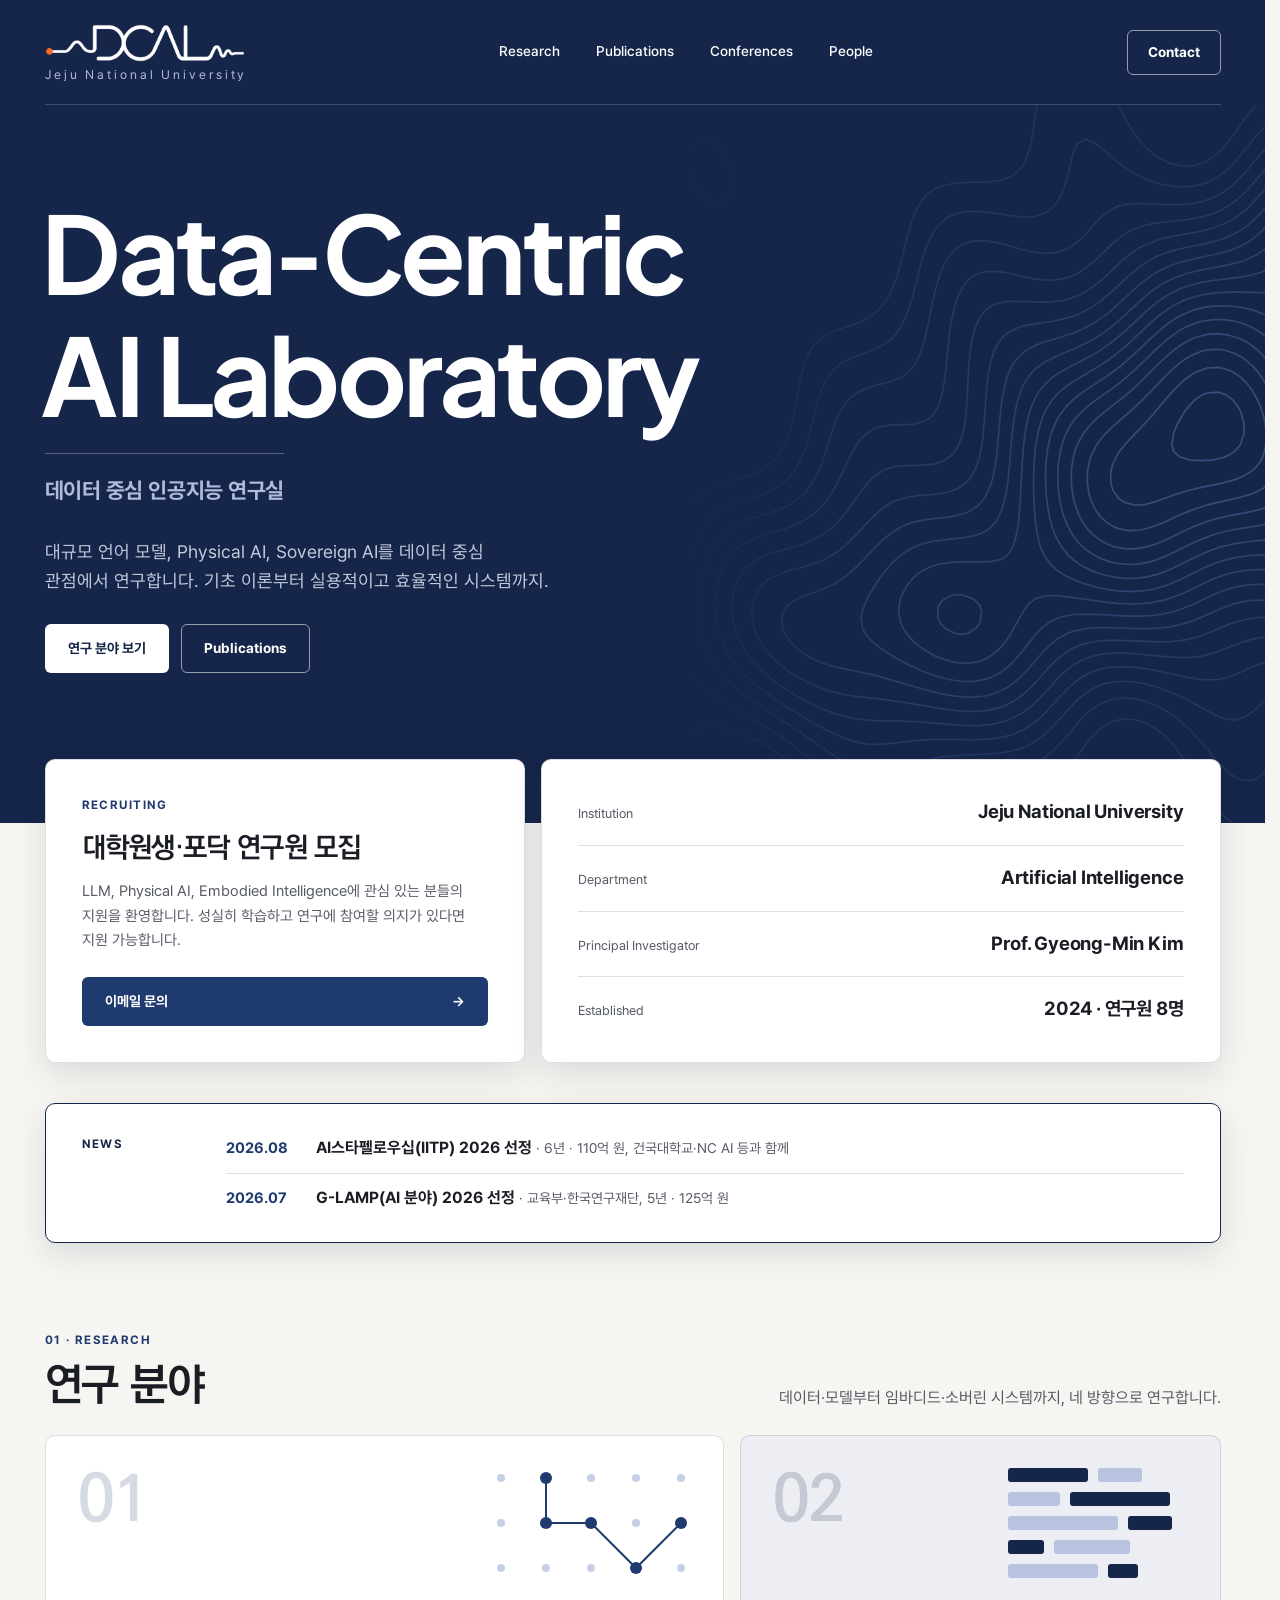
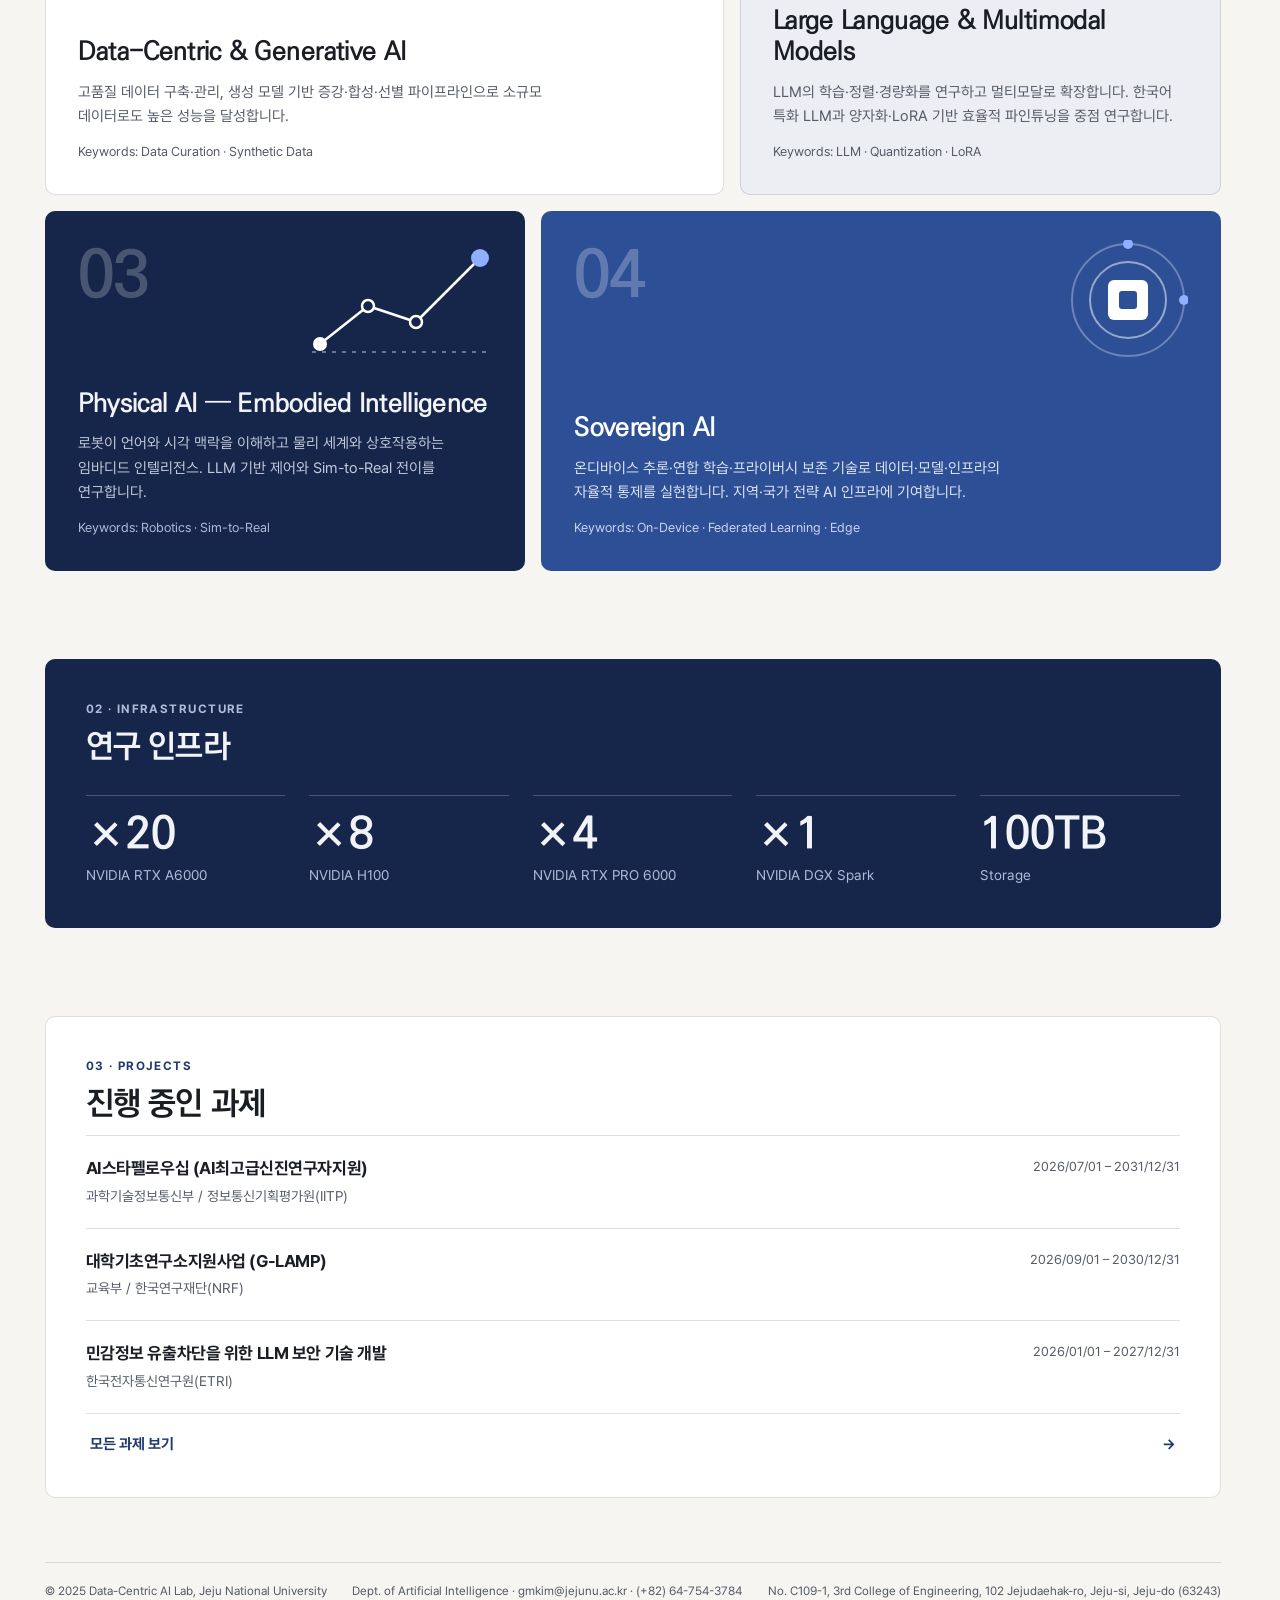
==== commit 77c7bc37: "Modified: Logo, font" ====
--- a/index.html
+++ b/index.html
@@ -7,14 +7,17 @@
   <link rel="preload" href="fonts/Pretendard-Regular.woff2" as="font" type="font/woff2" crossorigin />
   <link rel="preload" href="fonts/KoPubDotum-Bold.woff2" as="font" type="font/woff2" crossorigin />
   <link rel="stylesheet" href="style.css" />
+  <link rel="icon" href="favicon.svg" type="image/svg+xml" />
+  <link rel="icon" href="favicon.ico" sizes="48x48" />
+  <link rel="apple-touch-icon" href="apple-touch-icon.png" />
 </head>
 <body class="home">
 
   <header class="nav">
     <div class="nav__inner">
       <a href="index.html" class="nav__logo">
-        <span class="nav__logo-main">DCAL</span>
-        <span class="nav__logo-sub">Jeju National University</span>
+        <img class="nav__logo-img" src="images/dcal-logo.png" alt="DCAL" />
+        <svg class="nav__logo-sub" viewBox="0 0 200 13" aria-label="Jeju National University"><text x="0" y="10.5" textLength="200" lengthAdjust="spacing" fill="#AEBBDA" font-size="12.5">Jeju National University</text></svg>
       </a>
       <nav class="nav__links" aria-label="Main">
         <a href="research.html">Research</a>
@@ -29,8 +32,8 @@
   <section class="herobar">
     <img class="herobar__art" src="images/hero-contours.svg" alt="" aria-hidden="true" />
     <div class="wrap herobar__in">
-      <h1 class="wordmark">DCAL</h1>
-      <div class="hero__sub"><span class="hero__en">Data-Centric AI LAB</span><span class="hero__ko">데이터 중심 인공지능 연구실</span></div>
+      <h1 class="wordmark">Data<span class="hy">-</span>Centric<br>AI Laboratory</h1>
+      <div class="hero__sub"><span class="hero__ko">데이터 중심 인공지능 연구실</span></div>
       <p>대규모 언어 모델, Physical AI, Sovereign AI를 데이터 중심 관점에서 연구합니다. 기초 이론부터 실용적이고 효율적인 시스템까지.</p>
       <div class="hero__actions">
         <a href="#research" class="btn btn--white">연구 분야 보기</a>
--- a/style.css
+++ b/style.css
@@ -9,6 +9,7 @@
 @font-face{font-family:'Bricolage';font-weight:800;font-display:swap;src:url('fonts/BricolageGrotesque-ExtraBold.woff2') format('woff2');}
 @font-face{font-family:'KoPub Dotum';font-weight:400 500;font-display:swap;src:url('fonts/KoPubDotum-Medium.woff2') format('woff2');}
 @font-face{font-family:'KoPub Dotum';font-weight:600 800;font-display:swap;src:url('fonts/KoPubDotum-Bold.woff2') format('woff2');}
+@font-face{font-family:'Plus Jakarta Sans';font-weight:700;font-display:swap;src:url('fonts/PlusJakartaSans-Bold.woff2') format('woff2');}
 
 :root{
   --bg:#F6F5F1;
@@ -48,7 +49,9 @@
 /* ---------- Nav ---------- */
 .nav{position:sticky;top:0;z-index:1000;background:var(--bg);}
 .nav__inner{position:relative;max-width:var(--max-w);margin:0 auto;padding:24px 32px;display:flex;align-items:center;justify-content:space-between;gap:16px;}
-.nav__logo{display:flex;flex-direction:column;line-height:1.2;}
+.nav__logo{display:flex;flex-direction:column;line-height:1.2;width:200px;}
+.nav__logo-img{display:block;width:100%;height:auto;margin-bottom:6px;}
+svg.nav__logo-sub{display:block;width:100%;}
 .nav__logo-main{font-size:34px;font-weight:800;letter-spacing:-0.025em;}
 .nav__logo-sub{font-size:13px;color:var(--muted);letter-spacing:.04em;}
 .nav__links{display:flex;align-items:center;gap:36px;}
@@ -78,7 +81,7 @@
 .page-head{min-height:292px;position:relative;isolation:isolate;margin:0 calc(50% - 50vw) 40px;padding:44px calc(50vw - 50%) 56px;background:var(--navy);color:#fff;display:flex;flex-direction:column;align-items:flex-start;gap:18px;}
 .page-head::before{content:'';position:absolute;z-index:-1;top:0;bottom:0;left:calc(50% + 40px);right:0;background:url(images/hero-contours.svg) no-repeat left center/cover;-webkit-mask-image:linear-gradient(90deg,transparent,#000 35%);mask-image:linear-gradient(90deg,transparent,#000 35%);}
 .page-head .label{color:#AEBBDA;}
-.page-head h1{font-family:'Bricolage',var(--sans);font-size:clamp(44px,6vw,84px);line-height:1.06;font-weight:800;letter-spacing:-0.035em;}
+.page-head h1{font-family:'Plus Jakarta Sans',var(--sans);font-size:clamp(44px,6vw,84px);line-height:1.08;font-weight:700;letter-spacing:-0.035em;}
 .page-head p{font-size:18px;color:#C3CADB;max-width:70ch;word-break:keep-all;}
 .page-head .btn{align-self:flex-start;border-color:rgba(255,255,255,.55);color:#fff;}
 .page-head .btn:hover{background:rgba(255,255,255,.1);color:#fff;border-color:#fff;}
@@ -90,10 +93,11 @@
 .herobar__in{position:relative;display:flex;flex-direction:column;align-items:flex-start;gap:0;max-width:calc(var(--max-w) + 0px);padding-top:88px;padding-bottom:150px;}
 .herobar__in>*{max-width:760px;}
 .herobar .label{color:#AEBBDA;}
-.wordmark{font-family:'Bricolage',var(--sans);font-size:clamp(120px,16vw,230px);font-weight:800;line-height:.95;letter-spacing:-0.045em;margin:0 0 0 -0.04em;}
-.hero__sub{display:flex;align-items:baseline;gap:20px;flex-wrap:wrap;border-top:1px solid rgba(255,255,255,.28);padding-top:18px;margin-top:14px;max-width:600px;}
+.wordmark{font-family:'Plus Jakarta Sans',var(--sans);font-size:clamp(56px,8.4vw,124px);font-weight:700;line-height:1.08;letter-spacing:-0.035em;margin:0 0 0 -0.03em;}
+.wordmark .hy{font-family:var(--sans);font-weight:700;padding:0 .02em;}
+.hero__sub{display:flex;align-items:baseline;gap:20px;flex-wrap:wrap;border-top:1px solid rgba(255,255,255,.28);padding-top:18px;margin-top:22px;max-width:600px;}
 .hero__en{font-family:'Bricolage',var(--sans);font-weight:800;font-size:26px;letter-spacing:-0.01em;}
-.hero__ko{font-size:17px;font-weight:600;color:#AEBBDA;}
+.hero__ko{font-size:22px;font-weight:700;color:#AEBBDA;letter-spacing:-0.01em;}
 .herobar p{font-size:18px;color:#C3CADB;max-width:46ch;word-break:keep-all;margin-top:28px;}
 .hero__actions{display:flex;gap:12px;flex-wrap:wrap;margin-top:28px;}
 .btn--ghost{border-color:rgba(255,255,255,.55);color:#fff;}
@@ -163,6 +167,13 @@
 .proj__dl dd{font-weight:500;}
 .proj__img{width:240px;aspect-ratio:16/10;border-radius:8px;background:var(--tint);border:1px solid var(--line);overflow:hidden;}
 .proj__img img{width:100%;height:100%;object-fit:cover;}
+.proj__img--fit{background:#fff;}
+.proj__img--fit img{object-fit:contain;}
+.zoom{position:relative;width:240px;}
+.zoom .proj__img{cursor:zoom-in;}
+.zoom__pop{position:absolute;right:0;top:50%;transform:translateY(-50%) scale(.96);transform-origin:right center;width:680px;max-width:calc(100vw - 64px);background:#fff;border:1px solid var(--accent);border-radius:10px;padding:10px;box-shadow:0 20px 48px rgba(22,38,74,.28);opacity:0;visibility:hidden;pointer-events:none;transition:opacity .18s ease,transform .18s ease;z-index:30;}
+.zoom__pop img{width:100%;display:block;border-radius:6px;}
+.zoom:hover .zoom__pop{opacity:1;visibility:visible;transform:translateY(-50%) scale(1);}
 .proj__img--empty{display:flex;align-items:center;justify-content:center;font-size:13px;color:var(--muted);}
 
 /* ---------- Filters ---------- */
@@ -209,8 +220,8 @@
 .conf-note{margin-top:28px;font-size:12.5px;color:var(--muted);text-align:center;line-height:1.8;}
 
 /* ---------- People ---------- */
-.prof{display:grid;grid-template-columns:260px 1fr;gap:48px;align-items:start;}
-.prof__photo{aspect-ratio:3/4;border-radius:8px;overflow:hidden;background:var(--tint);border:1px solid var(--line);}
+.prof{display:grid;grid-template-columns:260px 1fr;gap:48px;align-items:stretch;}
+.prof__photo{min-height:347px;border-radius:8px;overflow:hidden;background:var(--tint);border:1px solid var(--line);}
 .prof__photo img{width:100%;height:100%;object-fit:cover;}
 .prof__name{font-size:34px;margin-top:8px;}
 .prof__name small{font-size:20px;font-weight:500;color:var(--muted);}
@@ -221,6 +232,10 @@
 .dl dt{color:var(--muted);}
 .dl dd{font-weight:500;}
 .dl a{color:var(--accent);}
+.prof .tags{display:flex;flex-wrap:wrap;gap:8px;margin-bottom:24px;}
+.prof .tags span{font-size:13px;font-weight:600;color:var(--accent);background:var(--tint);border:1px solid var(--line);border-radius:999px;padding:5px 12px;}
+.prof__head{display:flex;justify-content:space-between;align-items:flex-start;gap:16px;}
+.prof__head .btn{white-space:nowrap;}
 .prof__links{display:flex;gap:10px;flex-wrap:wrap;}
 .team-group__title{display:flex;align-items:center;gap:16px;font-size:12px;font-weight:700;letter-spacing:.12em;text-transform:uppercase;color:var(--muted);margin:40px 0 16px;}
 .team-group__title::after{content:'';flex:1;height:1px;background:var(--line);}
@@ -253,14 +268,15 @@
 }
 @media (max-width:760px){
   .prof{grid-template-columns:1fr;gap:28px;}
-  .prof__photo{max-width:260px;}
+  .prof__photo{max-width:260px;aspect-ratio:3/4;min-height:0;}
   .proj{grid-template-columns:1fr;gap:16px;}
-  .proj__img{width:100%;max-width:320px;}
+  .proj__img,.zoom{width:100%;max-width:320px;}
+  .zoom__pop{display:none;}
 }
 @media (max-width:600px){
   .wrap,.nav__inner,.footer__inner{padding-left:16px;padding-right:16px;}
   .nav__inner{flex-wrap:wrap;padding-top:16px;padding-bottom:16px;}
-  .nav__logo-main{font-size:28px;}
+  .nav__logo{width:160px;}
   .nav__links{order:3;width:100%;gap:20px;overflow-x:auto;white-space:nowrap;}
   .c{padding:24px;}
   .panel,.join{padding:24px;}
